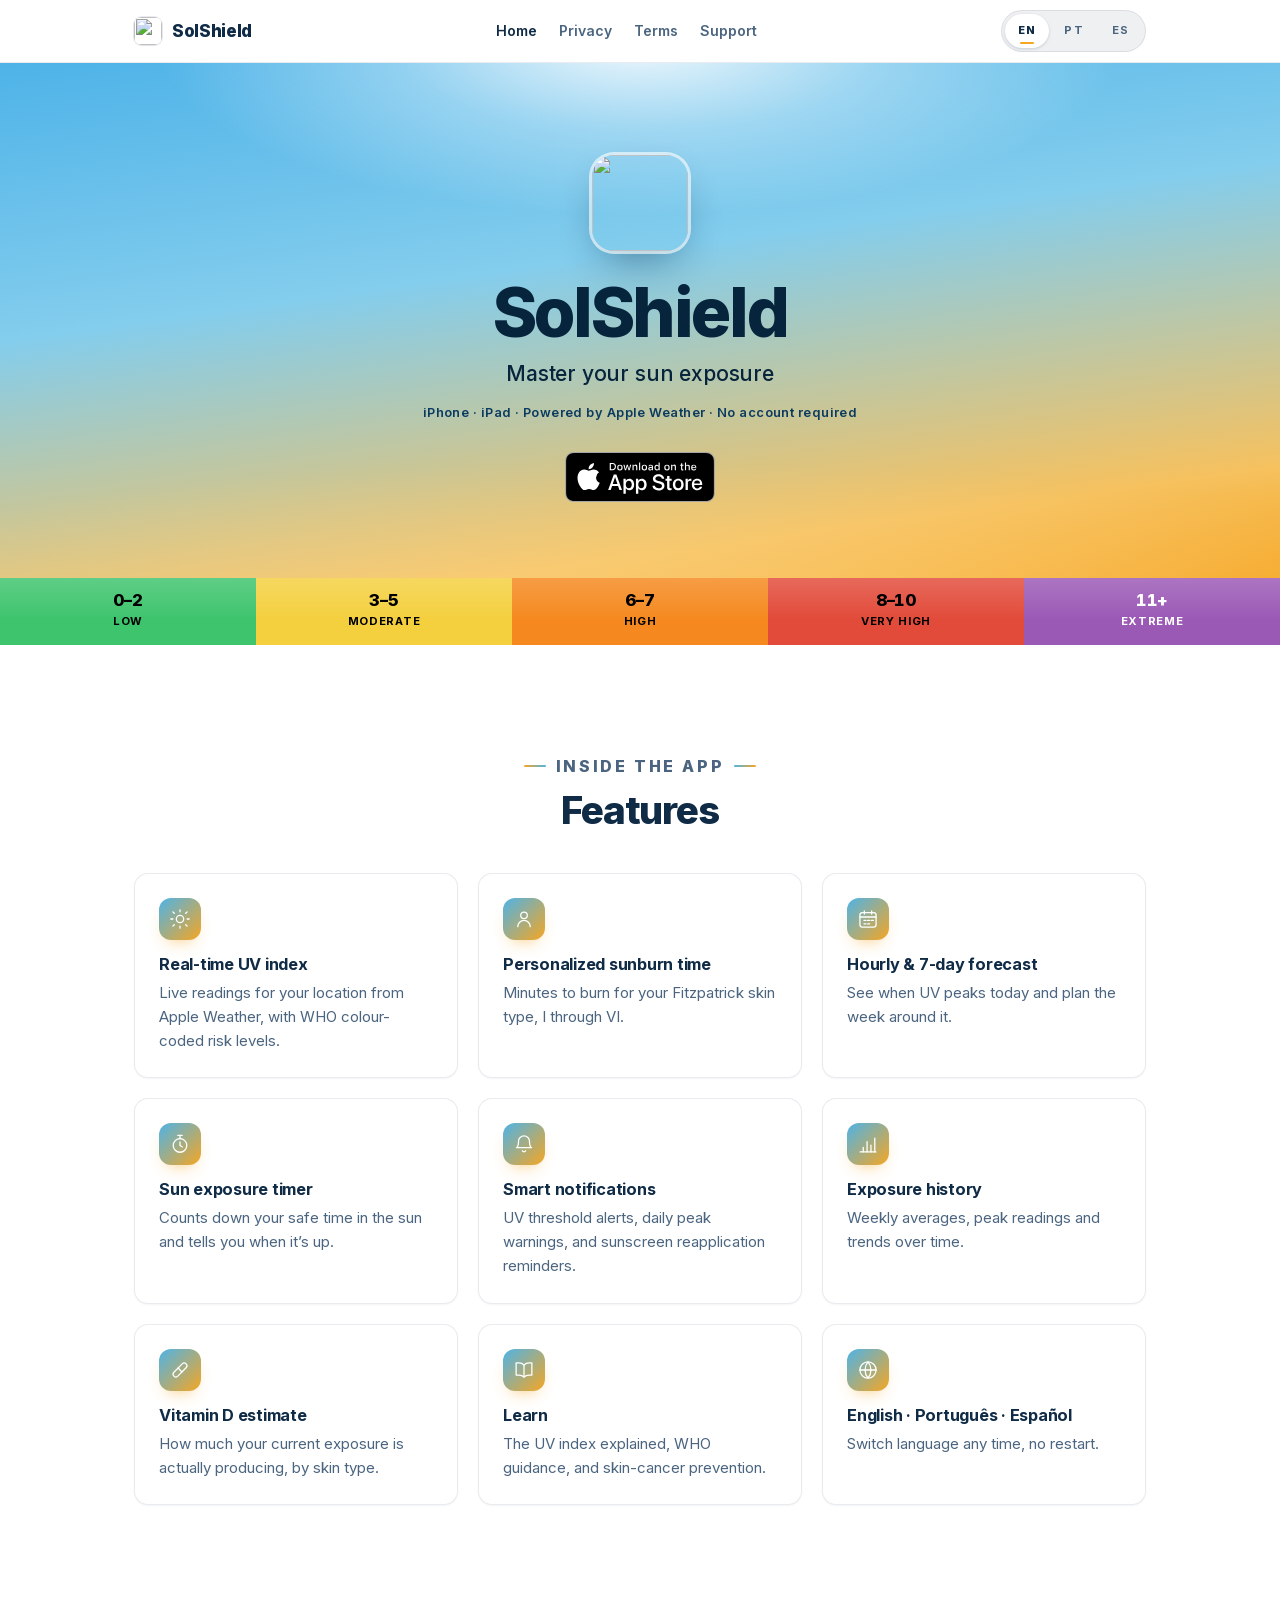
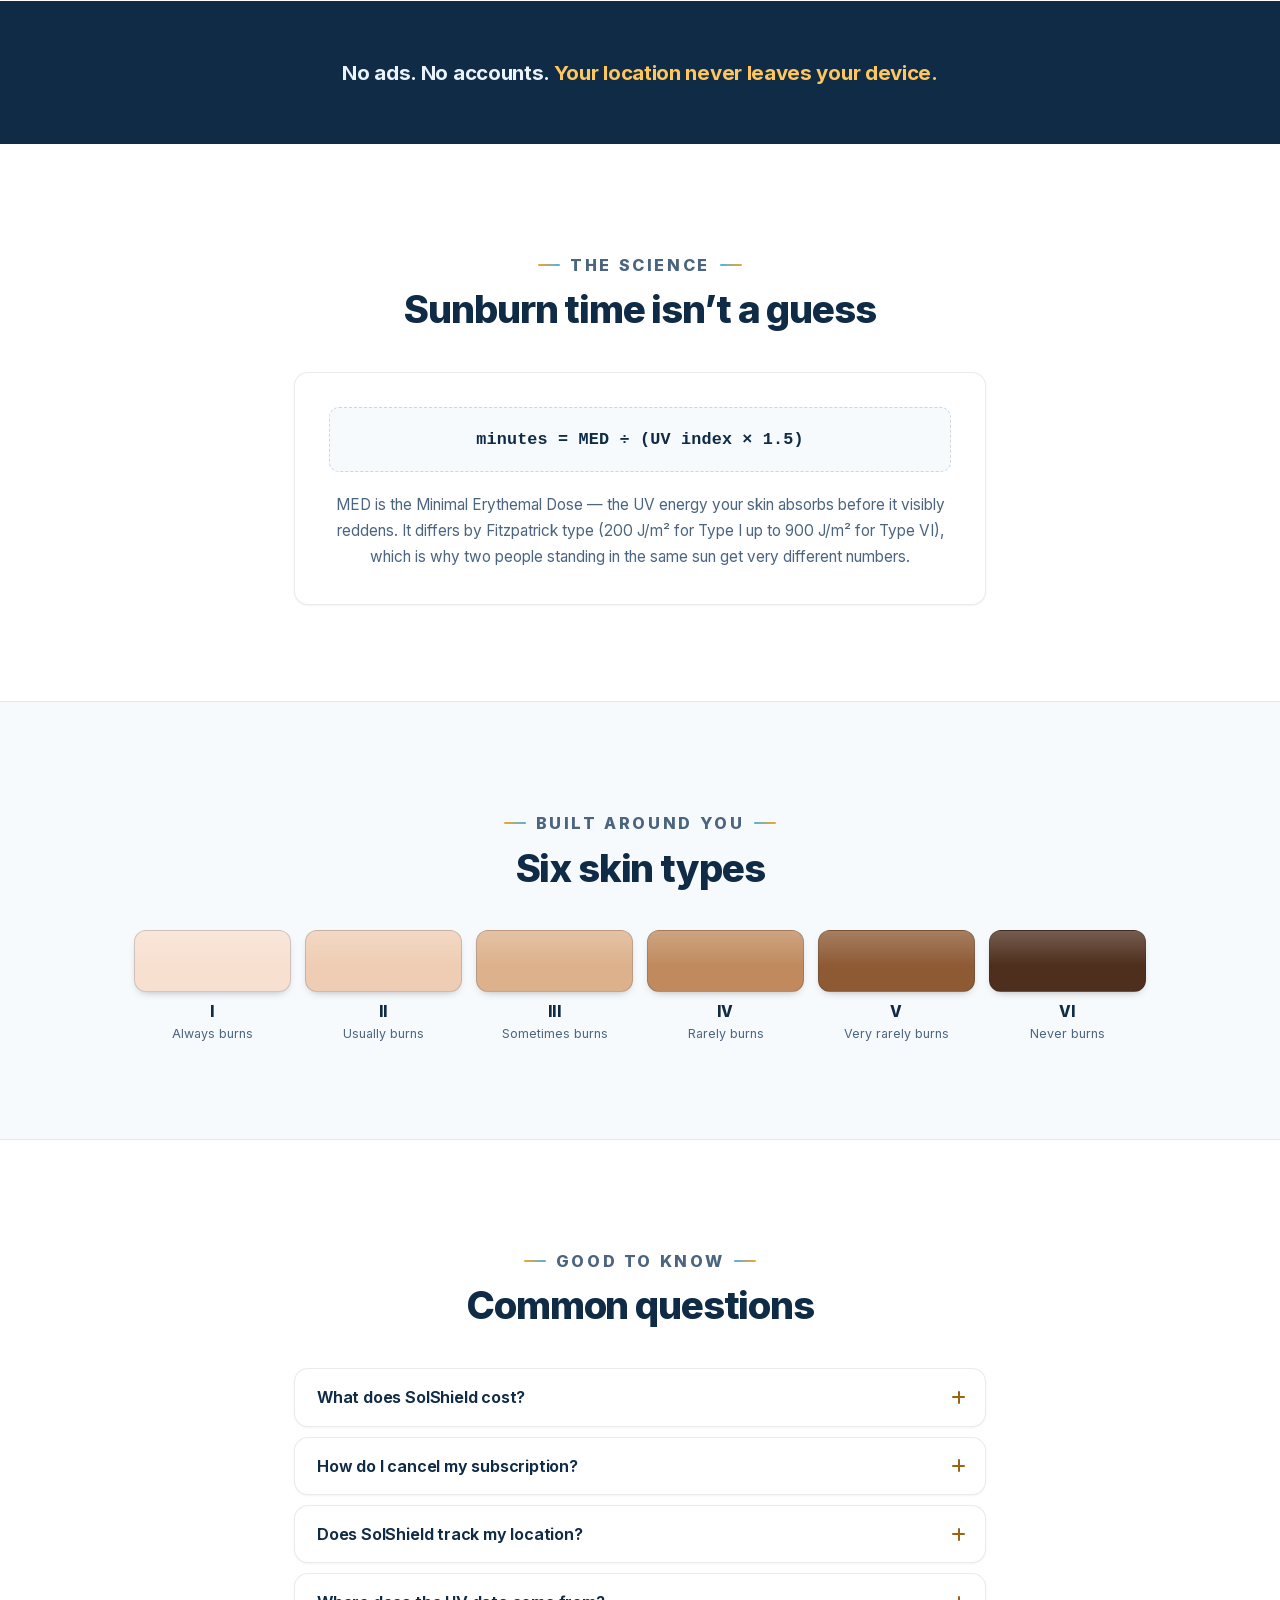
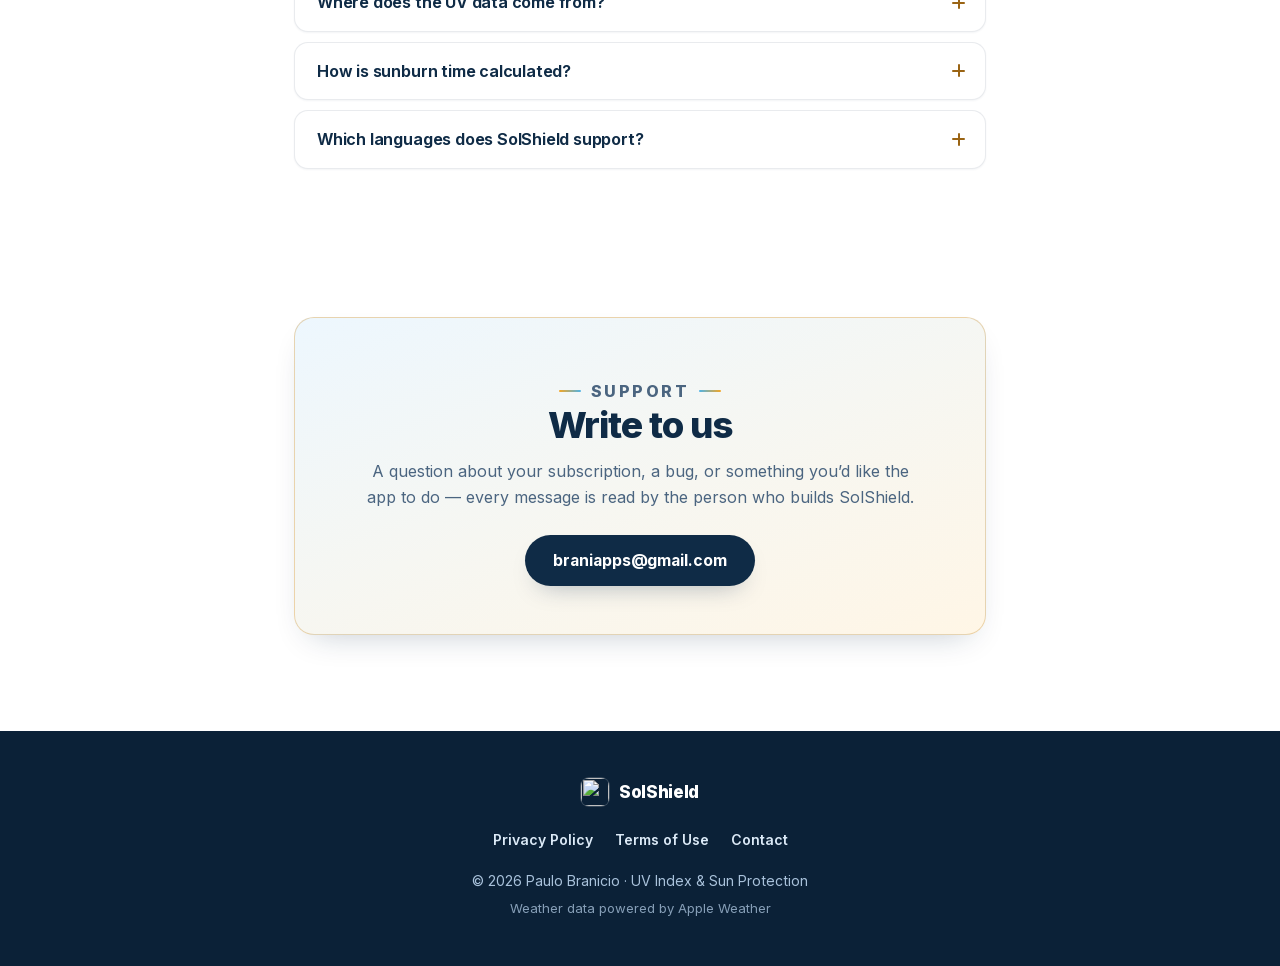
==== index.html @ b6fdd0d5 "Polish the Portuguese and Spanish home-page wording Five fixes from a native-speaker review: "readin" ====
<!DOCTYPE html>
<html lang="en">
<head>
  <meta charset="UTF-8">
  <meta name="viewport" content="width=device-width, initial-scale=1.0">
  <title>SolShield — UV Index &amp; Sun Protection</title>
  <meta name="description" content="Real-time UV index, personalized sunburn time for your skin type, and a 7-day forecast. Powered by Apple Weather. English, Portuguese and Spanish.">
  <link rel="stylesheet" href="styles.css">
  <link rel="icon" href="app-icon.png">
  <script src="site.js" defer></script>
</head>
<body>

<!-- Chrome: lives outside every [data-lang] section, so its text is swapped by
     site.js from the data-i18n-* attributes rather than by duplication. -->
<a class="skip-link" href="#main" data-i18n-en="Skip to content" data-i18n-pt="Ir para o conteúdo" data-i18n-es="Ir al contenido">Skip to content</a>

<header class="nav">
  <div class="wrap">
    <a class="brand" href="index.html"><img class="brand-mark" src="app-icon.png" alt="">SolShield</a>
    <nav class="nav-links" aria-label="Main" data-i18n-aria-en="Main" data-i18n-aria-pt="Principal" data-i18n-aria-es="Principal">
      <a href="index.html" aria-current="page" data-i18n-en="Home" data-i18n-pt="Início" data-i18n-es="Inicio">Home</a>
      <a href="privacy.html" data-i18n-en="Privacy" data-i18n-pt="Privacidade" data-i18n-es="Privacidad">Privacy</a>
      <a href="terms.html" data-i18n-en="Terms" data-i18n-pt="Termos" data-i18n-es="Términos">Terms</a>
      <a href="mailto:braniapps@gmail.com" data-i18n-en="Support" data-i18n-pt="Suporte" data-i18n-es="Soporte">Support</a>
    </nav>
    <!-- site.js stamps aria-selected/aria-controls/tabindex on these at load.
         The three tab labels stay untranslated: a language's own endonym is
         correct in every locale, and translating them would make the switcher
         harder to use, not easier. -->
    <div class="langtabs" role="tablist" aria-label="Language" data-i18n-aria-en="Language" data-i18n-aria-pt="Idioma" data-i18n-aria-es="Idioma">
      <button type="button" role="tab" class="langtab" data-lang-target="en" aria-label="English">EN</button>
      <button type="button" role="tab" class="langtab" data-lang-target="pt" aria-label="Português">PT</button>
      <button type="button" role="tab" class="langtab" data-lang-target="es" aria-label="Español">ES</button>
    </div>
  </div>
</header>

<main id="main">

  <!-- ============================================================ ENGLISH ==
       site.js stamps role="tabpanel", id, and aria-hidden on this element.
       Never hand-author those. Portuguese and Spanish are exact copies of
       this block with data-lang / lang / aria-label and the copy swapped.
  -->
  <section data-lang="en" lang="en" aria-label="English">

    <!-- 1. hero -->
    <header class="hero">
      <div class="wrap">
        <img class="hero-icon" src="app-icon.png" alt="" width="96" height="96" data-rise>
        <h1 id="top" data-rise>SolShield</h1>
        <p class="hero-tagline" data-rise>Master your sun exposure</p>
        <p class="hero-meta" data-rise>iPhone · iPad · Powered by Apple Weather · No account required</p>
        <div class="badges" data-rise>
          <a href="https://apps.apple.com/app/apple-store/id6757956272">
            <img class="as" src="badges/app-store-en-us.svg" alt="Download on the App Store">
          </a>
        </div>
      </div>
    </header>

    <!-- 2. WHO UV scale — five children, in WHO order. Colour is positional;
         data-uv repeats it explicitly so the order is self-documenting. -->
    <div class="uv-ribbon">
      <div data-uv="low"><b>0–2</b><i>Low</i></div>
      <div data-uv="moderate"><b>3–5</b><i>Moderate</i></div>
      <div data-uv="high"><b>6–7</b><i>High</i></div>
      <div data-uv="veryhigh"><b>8–10</b><i>Very High</i></div>
      <div data-uv="extreme"><b>11+</b><i>Extreme</i></div>
    </div>

    <!-- 3. features — exactly nine cards; the copy deck's nine are the nine.
         Do not add a tenth for a Home Screen extension: the app ships no such
         target, so advertising one would be false. Each .ico holds a stroked
         inline <svg>; `.ico svg` in styles.css now paints fill: none and
         stroke: currentColor, so no per-icon inline style is needed to keep
         these line art rather than solid blobs. -->
    <section class="block">
      <div class="wrap">
        <div class="section-head center">
          <p class="kicker">Inside the app</p>
          <h2>Features</h2>
        </div>
        <div class="grid">

          <article class="feature" data-rise>
            <div class="ico"><svg viewBox="0 0 24 24" width="24" height="24" fill="none" stroke="currentColor" stroke-width="1.4" stroke-linecap="round" stroke-linejoin="round" aria-hidden="true"><circle cx="12" cy="12" r="4"/><path d="M12 2v2.2M12 19.8V22M4.2 4.2l1.6 1.6M18.2 18.2l1.6 1.6M2 12h2.2M19.8 12H22M4.2 19.8l1.6-1.6M18.2 5.8l1.6-1.6"/></svg></div>
            <h3>Real-time UV index</h3>
            <p>Live readings for your location from Apple Weather, with WHO colour-coded risk levels.</p>
          </article>

          <article class="feature" data-rise>
            <div class="ico"><svg viewBox="0 0 24 24" width="24" height="24" fill="none" stroke="currentColor" stroke-width="1.4" stroke-linecap="round" stroke-linejoin="round" aria-hidden="true"><circle cx="12" cy="8" r="3.6"/><path d="M5.2 20.4a6.8 6.8 0 0 1 13.6 0"/></svg></div>
            <h3>Personalized sunburn time</h3>
            <p>Minutes to burn for your Fitzpatrick skin type, I through VI.</p>
          </article>

          <article class="feature" data-rise>
            <div class="ico"><svg viewBox="0 0 24 24" width="24" height="24" fill="none" stroke="currentColor" stroke-width="1.4" stroke-linecap="round" stroke-linejoin="round" aria-hidden="true"><rect x="3.2" y="5" width="17.6" height="15.8" rx="2.6"/><path d="M3.2 9.8h17.6M8 3.2v3.4M16 3.2v3.4M7.6 13.6h2.2M11.6 13.6h2.2M15.6 13.6h2.2M7.6 17.2h2.2M11.6 17.2h2.2"/></svg></div>
            <h3>Hourly &amp; 7-day forecast</h3>
            <p>See when UV peaks today and plan the week around it.</p>
          </article>

          <article class="feature" data-rise>
            <div class="ico"><svg viewBox="0 0 24 24" width="24" height="24" fill="none" stroke="currentColor" stroke-width="1.4" stroke-linecap="round" stroke-linejoin="round" aria-hidden="true"><circle cx="12" cy="13.6" r="7.4"/><path d="M12 9.8v3.8l2.6 1.6M9.6 2.6h4.8M12 2.6v3.6"/></svg></div>
            <h3>Sun exposure timer</h3>
            <p>Counts down your safe time in the sun and tells you when it’s up.</p>
          </article>

          <article class="feature" data-rise>
            <div class="ico"><svg viewBox="0 0 24 24" width="24" height="24" fill="none" stroke="currentColor" stroke-width="1.4" stroke-linecap="round" stroke-linejoin="round" aria-hidden="true"><path d="M18 9.2a6 6 0 1 0-12 0c0 5.4-2.2 6.8-2.2 6.8h16.4S18 14.6 18 9.2z"/><path d="M13.8 19.4a2 2 0 0 1-3.6 0"/></svg></div>
            <h3>Smart notifications</h3>
            <p>UV threshold alerts, daily peak warnings, and sunscreen reapplication reminders.</p>
          </article>

          <article class="feature" data-rise>
            <div class="ico"><svg viewBox="0 0 24 24" width="24" height="24" fill="none" stroke="currentColor" stroke-width="1.4" stroke-linecap="round" stroke-linejoin="round" aria-hidden="true"><path d="M3.4 20.6h17.2"/><path d="M6.8 20.6v-4.8M11 20.6V9.4M15.2 20.6v-7.4M19.4 20.6V5.6"/></svg></div>
            <h3>Exposure history</h3>
            <p>Weekly averages, peak readings and trends over time.</p>
          </article>

          <article class="feature" data-rise>
            <div class="ico"><svg viewBox="0 0 24 24" width="24" height="24" fill="none" stroke="currentColor" stroke-width="1.4" stroke-linecap="round" stroke-linejoin="round" aria-hidden="true"><rect x="2.6" y="9" width="18.8" height="6" rx="3" transform="rotate(-45 12 12)"/><path d="M9.9 9.9 14.1 14.1"/></svg></div>
            <h3>Vitamin D estimate</h3>
            <p>How much your current exposure is actually producing, by skin type.</p>
          </article>

          <article class="feature" data-rise>
            <div class="ico"><svg viewBox="0 0 24 24" width="24" height="24" fill="none" stroke="currentColor" stroke-width="1.4" stroke-linecap="round" stroke-linejoin="round" aria-hidden="true"><path d="M12 6.6C10.7 5.1 8.7 4.3 6.2 4.3H3.4v13.2h2.8c2.5 0 4.5.8 5.8 2.2 1.3-1.4 3.3-2.2 5.8-2.2h2.8V4.3h-2.8c-2.5 0-4.5.8-5.8 2.3z"/><path d="M12 6.6v13.1"/></svg></div>
            <h3>Learn</h3>
            <p>The UV index explained, WHO guidance, and skin-cancer prevention.</p>
          </article>

          <article class="feature" data-rise>
            <div class="ico"><svg viewBox="0 0 24 24" width="24" height="24" fill="none" stroke="currentColor" stroke-width="1.4" stroke-linecap="round" stroke-linejoin="round" aria-hidden="true"><circle cx="12" cy="12" r="8.8"/><path d="M3.2 12h17.6"/><path d="M12 3.2a13.6 13.6 0 0 1 0 17.6 13.6 13.6 0 0 1 0-17.6z"/></svg></div>
            <h3>English · Português · Español</h3>
            <p>Switch language any time, no restart.</p>
          </article>

        </div>
      </div>
    </section>

    <!-- 4. the privacy vow. A <div>, not a <section>: it is a one-line banner
         with no heading of its own, and a headingless <section> is what the
         HTML spec (and the Nu validator) tells you not to write. .vow is
         styled entirely by class, so nothing depends on the element. -->
    <div class="vow">
      <div class="wrap">No ads. No accounts. <span class="em">Your location never leaves your device.</span></div>
    </div>

    <!-- 5. the science -->
    <section class="block">
      <div class="wrap narrow">
        <div class="section-head center">
          <p class="kicker">The science</p>
          <h2>Sunburn time isn’t a guess</h2>
        </div>
        <div class="sci">
          <div class="formula">minutes = MED ÷ (UV index × 1.5)</div>
          <p>MED is the Minimal Erythemal Dose — the UV energy your skin absorbs before it visibly reddens. It differs by Fitzpatrick type (200 J/m² for Type I up to 900 J/m² for Type VI), which is why two people standing in the same sun get very different numbers.</p>
        </div>
      </div>
    </section>

    <!-- 6. Fitzpatrick scale — six children, in order I…VI. Tone is positional;
         data-skin repeats it explicitly. -->
    <section class="block alt">
      <div class="wrap">
        <div class="section-head center">
          <p class="kicker">Built around you</p>
          <h2>Six skin types</h2>
        </div>
        <div class="skins">
          <div class="skin"><div class="swatch" data-skin="i"></div><b>I</b><i>Always burns</i></div>
          <div class="skin"><div class="swatch" data-skin="ii"></div><b>II</b><i>Usually burns</i></div>
          <div class="skin"><div class="swatch" data-skin="iii"></div><b>III</b><i>Sometimes burns</i></div>
          <div class="skin"><div class="swatch" data-skin="iv"></div><b>IV</b><i>Rarely burns</i></div>
          <div class="skin"><div class="swatch" data-skin="v"></div><b>V</b><i>Very rarely burns</i></div>
          <div class="skin"><div class="swatch" data-skin="vi"></div><b>VI</b><i>Never burns</i></div>
        </div>
      </div>
    </section>

    <!-- 7. FAQ — six items. 1 and 2 link to terms.html, 3 links to privacy.html. -->
    <section class="block">
      <div class="wrap narrow">
        <div class="section-head center">
          <p class="kicker">Good to know</p>
          <h2>Common questions</h2>
        </div>
        <div class="faq">

          <details>
            <summary>What does SolShield cost?</summary>
            <p>SolShield is a <a href="terms.html">subscription app</a>: <strong>$9.99 per year</strong> or <strong>$0.99 per month</strong> (USD), each with a <strong>7-day free trial</strong>. The subscription unlocks the whole app — real-time UV, forecasts, the exposure timer, notifications, history and the Learn section. If you do not cancel before the trial ends, it converts to a paid subscription automatically.</p>
          </details>

          <details>
            <summary>How do I cancel my subscription?</summary>
            <p>Through Apple, at any time. Open the Settings app on your iPhone or iPad, tap your name, tap <strong>Subscriptions</strong>, find SolShield and tap <strong>Cancel Subscription</strong>. Cancellation takes effect at the end of the current billing period and you keep access until then. <a href="terms.html">Refunds</a> are handled by Apple, not by us.</p>
          </details>

          <details>
            <summary>Does SolShield track my location?</summary>
            <p>No. Your location is used on your device to look up the UV index for where you are, and the coordinates are sent to Apple WeatherKit only to answer that query. There are no accounts, no servers of ours, no analytics SDKs, no advertising SDKs and <a href="privacy.html">no tracking of any kind</a>. Saved locations, UV history and your settings stay on your device.</p>
          </details>

          <details>
            <summary>Where does the UV data come from?</summary>
            <p>Apple Weather, through Apple’s WeatherKit framework. Risk levels follow the WHO Global Solar UV Index bands — Low 0–2, Moderate 3–5, High 6–7, Very High 8–10, Extreme 11+.</p>
          </details>

          <details>
            <summary>How is sunburn time calculated?</summary>
            <p>From the Minimal Erythemal Dose: <strong>minutes = MED ÷ (UV index × 1.5)</strong>. MED is the UV energy your skin absorbs before it visibly reddens, and it differs by Fitzpatrick type — 200 J/m² for Type I up to 900 J/m² for Type VI. For Type II skin at UV 7 that is 250 ÷ 10.5 ≈ 24 minutes. Below UV 3 we show “Low burn risk” instead of a number, following WHO guidance. These are estimates for an average individual, not medical advice.</p>
          </details>

          <details>
            <summary>Which languages does SolShield support?</summary>
            <p>English, Portuguese and Spanish. Switch at any time in the app’s Settings — no restart needed.</p>
          </details>

        </div>
      </div>
    </section>

    <!-- 8. contact -->
    <section class="block">
      <div class="wrap narrow">
        <div class="contact-card">
          <p class="kicker">Support</p>
          <h2>Write to us</h2>
          <p>A question about your subscription, a bug, or something you’d like the app to do — every message is read by the person who builds SolShield.</p>
          <a class="mail" href="mailto:braniapps@gmail.com">braniapps@gmail.com</a>
        </div>
      </div>
    </section>

    <!-- 9. footer — inside the language section so it translates with it. -->
    <footer class="foot">
      <div class="wrap">
        <a class="brand" href="index.html"><img class="brand-mark" src="app-icon.png" alt="">SolShield</a>
        <nav class="foot-links" aria-label="Footer">
          <a href="privacy.html" data-i18n-en="Privacy Policy" data-i18n-pt="Política de Privacidade" data-i18n-es="Política de Privacidad">Privacy Policy</a>
          <a href="terms.html" data-i18n-en="Terms of Use" data-i18n-pt="Termos de Uso" data-i18n-es="Términos de Uso">Terms of Use</a>
          <a href="mailto:braniapps@gmail.com" data-i18n-en="Contact" data-i18n-pt="Contato" data-i18n-es="Contacto">Contact</a>
        </nav>
        <p class="cr">© 2026 Paulo Branicio · UV Index &amp; Sun Protection</p>
        <p class="attr">Weather data powered by Apple Weather</p>
      </div>
    </footer>

  </section>

  <!-- ======================================================== /ENGLISH ==
       The two sections below are structural clones of the block above:
       same elements, classes, data-rise flags and inline SVGs, with only the
       copy, the App Store badge and the section's own data-lang / id / lang /
       aria-label changed. The rationale comments are not repeated — read them
       once, in English. parity.py enforces the equivalence.

       id="portugues" and id="espanol" are the only hand-authored ids on the
       page: they are the deep-link anchors site.js maps to a language, and it
       honours an existing id (`if (!s.id)`). role="tabpanel", aria-controls
       and aria-hidden are still stamped at runtime and must not appear here.
       id="top" stays on the English <h1> alone — ids must be unique.
  -->

  <section data-lang="pt" id="portugues" lang="pt-BR" aria-label="Português">

    <!-- 1. hero -->
    <header class="hero">
      <div class="wrap">
        <img class="hero-icon" src="app-icon.png" alt="" width="96" height="96" data-rise>
        <h1 data-rise>SolShield</h1>
        <p class="hero-tagline" data-rise>Domine sua exposição solar</p>
        <p class="hero-meta" data-rise>iPhone · iPad · Desenvolvido com Apple Weather · Sem necessidade de conta</p>
        <div class="badges" data-rise>
          <a href="https://apps.apple.com/app/apple-store/id6757956272">
            <img class="as" src="badges/app-store-pt-br.svg" alt="Baixar na App Store">
          </a>
        </div>
      </div>
    </header>

    <!-- 2. WHO UV scale -->
    <div class="uv-ribbon">
      <div data-uv="low"><b>0–2</b><i>Baixo</i></div>
      <div data-uv="moderate"><b>3–5</b><i>Moderado</i></div>
      <div data-uv="high"><b>6–7</b><i>Alto</i></div>
      <div data-uv="veryhigh"><b>8–10</b><i>Muito Alto</i></div>
      <div data-uv="extreme"><b>11+</b><i>Extremo</i></div>
    </div>

    <!-- 3. features -->
    <section class="block">
      <div class="wrap">
        <div class="section-head center">
          <p class="kicker">Dentro do aplicativo</p>
          <h2>Recursos</h2>
        </div>
        <div class="grid">

          <article class="feature" data-rise>
            <div class="ico"><svg viewBox="0 0 24 24" width="24" height="24" fill="none" stroke="currentColor" stroke-width="1.4" stroke-linecap="round" stroke-linejoin="round" aria-hidden="true"><circle cx="12" cy="12" r="4"/><path d="M12 2v2.2M12 19.8V22M4.2 4.2l1.6 1.6M18.2 18.2l1.6 1.6M2 12h2.2M19.8 12H22M4.2 19.8l1.6-1.6M18.2 5.8l1.6-1.6"/></svg></div>
            <h3>Índice UV em tempo real</h3>
            <p>Leituras em tempo real para a sua localização, fornecidas pelo Apple Weather, com níveis de risco codificados por cores da OMS.</p>
          </article>

          <article class="feature" data-rise>
            <div class="ico"><svg viewBox="0 0 24 24" width="24" height="24" fill="none" stroke="currentColor" stroke-width="1.4" stroke-linecap="round" stroke-linejoin="round" aria-hidden="true"><circle cx="12" cy="8" r="3.6"/><path d="M5.2 20.4a6.8 6.8 0 0 1 13.6 0"/></svg></div>
            <h3>Tempo de queimadura personalizado</h3>
            <p>Minutos até a queimadura para o seu tipo de pele Fitzpatrick, do I ao VI.</p>
          </article>

          <article class="feature" data-rise>
            <div class="ico"><svg viewBox="0 0 24 24" width="24" height="24" fill="none" stroke="currentColor" stroke-width="1.4" stroke-linecap="round" stroke-linejoin="round" aria-hidden="true"><rect x="3.2" y="5" width="17.6" height="15.8" rx="2.6"/><path d="M3.2 9.8h17.6M8 3.2v3.4M16 3.2v3.4M7.6 13.6h2.2M11.6 13.6h2.2M15.6 13.6h2.2M7.6 17.2h2.2M11.6 17.2h2.2"/></svg></div>
            <h3>Previsão horária e de 7 dias</h3>
            <p>Veja quando o UV atinge o pico hoje e planeje a semana em torno disso.</p>
          </article>

          <article class="feature" data-rise>
            <div class="ico"><svg viewBox="0 0 24 24" width="24" height="24" fill="none" stroke="currentColor" stroke-width="1.4" stroke-linecap="round" stroke-linejoin="round" aria-hidden="true"><circle cx="12" cy="13.6" r="7.4"/><path d="M12 9.8v3.8l2.6 1.6M9.6 2.6h4.8M12 2.6v3.6"/></svg></div>
            <h3>Cronômetro de exposição solar</h3>
            <p>Faz a contagem regressiva do seu tempo seguro ao sol e avisa quando ele acaba.</p>
          </article>

          <article class="feature" data-rise>
            <div class="ico"><svg viewBox="0 0 24 24" width="24" height="24" fill="none" stroke="currentColor" stroke-width="1.4" stroke-linecap="round" stroke-linejoin="round" aria-hidden="true"><path d="M18 9.2a6 6 0 1 0-12 0c0 5.4-2.2 6.8-2.2 6.8h16.4S18 14.6 18 9.2z"/><path d="M13.8 19.4a2 2 0 0 1-3.6 0"/></svg></div>
            <h3>Notificações inteligentes</h3>
            <p>Alertas de limite de UV, avisos de pico diário e lembretes para reaplicar o protetor solar.</p>
          </article>

          <article class="feature" data-rise>
            <div class="ico"><svg viewBox="0 0 24 24" width="24" height="24" fill="none" stroke="currentColor" stroke-width="1.4" stroke-linecap="round" stroke-linejoin="round" aria-hidden="true"><path d="M3.4 20.6h17.2"/><path d="M6.8 20.6v-4.8M11 20.6V9.4M15.2 20.6v-7.4M19.4 20.6V5.6"/></svg></div>
            <h3>Histórico de exposição</h3>
            <p>Médias semanais, leituras de pico e tendências ao longo do tempo.</p>
          </article>

          <article class="feature" data-rise>
            <div class="ico"><svg viewBox="0 0 24 24" width="24" height="24" fill="none" stroke="currentColor" stroke-width="1.4" stroke-linecap="round" stroke-linejoin="round" aria-hidden="true"><rect x="2.6" y="9" width="18.8" height="6" rx="3" transform="rotate(-45 12 12)"/><path d="M9.9 9.9 14.1 14.1"/></svg></div>
            <h3>Estimativa de Vitamina D</h3>
            <p>Quanto a sua exposição atual está realmente produzindo, por tipo de pele.</p>
          </article>

          <article class="feature" data-rise>
            <div class="ico"><svg viewBox="0 0 24 24" width="24" height="24" fill="none" stroke="currentColor" stroke-width="1.4" stroke-linecap="round" stroke-linejoin="round" aria-hidden="true"><path d="M12 6.6C10.7 5.1 8.7 4.3 6.2 4.3H3.4v13.2h2.8c2.5 0 4.5.8 5.8 2.2 1.3-1.4 3.3-2.2 5.8-2.2h2.8V4.3h-2.8c-2.5 0-4.5.8-5.8 2.3z"/><path d="M12 6.6v13.1"/></svg></div>
            <h3>Aprender</h3>
            <p>O índice UV explicado, orientações da OMS e prevenção do câncer de pele.</p>
          </article>

          <article class="feature" data-rise>
            <div class="ico"><svg viewBox="0 0 24 24" width="24" height="24" fill="none" stroke="currentColor" stroke-width="1.4" stroke-linecap="round" stroke-linejoin="round" aria-hidden="true"><circle cx="12" cy="12" r="8.8"/><path d="M3.2 12h17.6"/><path d="M12 3.2a13.6 13.6 0 0 1 0 17.6 13.6 13.6 0 0 1 0-17.6z"/></svg></div>
            <h3>English · Português · Español</h3>
            <p>Troque de idioma quando quiser, sem reiniciar.</p>
          </article>

        </div>
      </div>
    </section>

    <!-- 4. the privacy vow -->
    <div class="vow">
      <div class="wrap">Sem anúncios. Sem contas. <span class="em">Sua localização nunca sai do seu dispositivo.</span></div>
    </div>

    <!-- 5. the science -->
    <section class="block">
      <div class="wrap narrow">
        <div class="section-head center">
          <p class="kicker">A ciência</p>
          <h2>O tempo de queimadura não é um palpite</h2>
        </div>
        <div class="sci">
          <div class="formula">minutos = DEM ÷ (índice UV × 1,5)</div>
          <p>A DEM é a Dose Eritematosa Mínima — a energia UV que a sua pele absorve antes de avermelhar visivelmente. Ela varia conforme o tipo Fitzpatrick (200 J/m² para o Tipo I até 900 J/m² para o Tipo VI), e é por isso que duas pessoas sob o mesmo sol obtêm números muito diferentes.</p>
        </div>
      </div>
    </section>

    <!-- 6. Fitzpatrick scale -->
    <section class="block alt">
      <div class="wrap">
        <div class="section-head center">
          <p class="kicker">Feito para você</p>
          <h2>Seis tipos de pele</h2>
        </div>
        <div class="skins">
          <div class="skin"><div class="swatch" data-skin="i"></div><b>I</b><i>Sempre queima</i></div>
          <div class="skin"><div class="swatch" data-skin="ii"></div><b>II</b><i>Geralmente queima</i></div>
          <div class="skin"><div class="swatch" data-skin="iii"></div><b>III</b><i>Às vezes queima</i></div>
          <div class="skin"><div class="swatch" data-skin="iv"></div><b>IV</b><i>Raramente queima</i></div>
          <div class="skin"><div class="swatch" data-skin="v"></div><b>V</b><i>Muito raramente queima</i></div>
          <div class="skin"><div class="swatch" data-skin="vi"></div><b>VI</b><i>Nunca queima</i></div>
        </div>
      </div>
    </section>

    <!-- 7. FAQ -->
    <section class="block">
      <div class="wrap narrow">
        <div class="section-head center">
          <p class="kicker">Bom saber</p>
          <h2>Perguntas frequentes</h2>
        </div>
        <div class="faq">

          <details>
            <summary>Quanto custa o SolShield?</summary>
            <p>O SolShield é um <a href="terms.html">aplicativo por assinatura</a>: <strong>$9.99 por ano</strong> ou <strong>$0.99 por mês</strong> (USD), cada plano com <strong>7 dias de teste gratuito</strong>. A assinatura libera o aplicativo inteiro — UV em tempo real, previsões, o cronômetro de exposição, notificações, histórico e a seção Aprender. Se você não cancelar antes do fim do teste, ele se converte automaticamente em uma assinatura paga.</p>
          </details>

          <details>
            <summary>Como cancelo minha assinatura?</summary>
            <p>Pela Apple, a qualquer momento. Abra o aplicativo Ajustes no seu iPhone ou iPad, toque no seu nome, toque em <strong>Assinaturas</strong>, encontre o SolShield e toque em <strong>Cancelar Assinatura</strong>. O cancelamento entra em vigor no fim do período de cobrança atual e você mantém o acesso até lá. Os <a href="terms.html">reembolsos</a> são tratados pela Apple, não por nós.</p>
          </details>

          <details>
            <summary>O SolShield rastreia minha localização?</summary>
            <p>Não. Sua localização é usada no seu dispositivo para consultar o índice UV de onde você está, e as coordenadas são enviadas ao Apple WeatherKit apenas para responder a essa consulta. Não há contas, não há servidores nossos, não há SDKs de análise, não há SDKs de publicidade e <a href="privacy.html">não há rastreamento de nenhum tipo</a>. Locais salvos, histórico de UV e seus ajustes permanecem no seu dispositivo.</p>
          </details>

          <details>
            <summary>De onde vêm os dados de UV?</summary>
            <p>Do Apple Weather, através do framework WeatherKit da Apple. Os níveis de risco seguem as faixas do Índice UV Solar Global da OMS — Baixo 0–2, Moderado 3–5, Alto 6–7, Muito Alto 8–10, Extremo 11+.</p>
          </details>

          <details>
            <summary>Como o tempo de queimadura é calculado?</summary>
            <p>A partir da Dose Eritematosa Mínima: <strong>minutos = DEM ÷ (índice UV × 1,5)</strong>. A DEM é a energia UV que a sua pele absorve antes de avermelhar visivelmente, e varia conforme o tipo Fitzpatrick — 200 J/m² para o Tipo I até 900 J/m² para o Tipo VI. Para pele do Tipo II com UV 7, isso dá 250 ÷ 10,5 ≈ 24 minutos. Abaixo de UV 3 mostramos “Baixo risco de queimadura” em vez de um número, seguindo a orientação da OMS. São estimativas para um indivíduo médio, não aconselhamento médico.</p>
          </details>

          <details>
            <summary>Quais idiomas o SolShield oferece?</summary>
            <p>Inglês, português e espanhol. Troque a qualquer momento nos Ajustes do aplicativo — sem precisar reiniciar.</p>
          </details>

        </div>
      </div>
    </section>

    <!-- 8. contact -->
    <section class="block">
      <div class="wrap narrow">
        <div class="contact-card">
          <p class="kicker">Suporte</p>
          <h2>Escreva para nós</h2>
          <p>Uma dúvida sobre sua assinatura, um erro, ou algo que você gostaria que o aplicativo fizesse — cada mensagem é lida pela pessoa que desenvolve o SolShield.</p>
          <a class="mail" href="mailto:braniapps@gmail.com">braniapps@gmail.com</a>
        </div>
      </div>
    </section>

    <!-- 9. footer -->
    <footer class="foot">
      <div class="wrap">
        <a class="brand" href="index.html"><img class="brand-mark" src="app-icon.png" alt="">SolShield</a>
        <nav class="foot-links" aria-label="Rodapé">
          <a href="privacy.html" data-i18n-en="Privacy Policy" data-i18n-pt="Política de Privacidade" data-i18n-es="Política de Privacidad">Política de Privacidade</a>
          <a href="terms.html" data-i18n-en="Terms of Use" data-i18n-pt="Termos de Uso" data-i18n-es="Términos de Uso">Termos de Uso</a>
          <a href="mailto:braniapps@gmail.com" data-i18n-en="Contact" data-i18n-pt="Contato" data-i18n-es="Contacto">Contato</a>
        </nav>
        <p class="cr">© 2026 Paulo Branicio · Índice UV e Proteção Solar</p>
        <p class="attr">Dados meteorológicos desenvolvidos com Apple Weather</p>
      </div>
    </footer>

  </section>

  <section data-lang="es" id="espanol" lang="es-ES" aria-label="Español">

    <!-- 1. hero -->
    <header class="hero">
      <div class="wrap">
        <img class="hero-icon" src="app-icon.png" alt="" width="96" height="96" data-rise>
        <h1 data-rise>SolShield</h1>
        <p class="hero-tagline" data-rise>Domine su exposición solar</p>
        <p class="hero-meta" data-rise>iPhone · iPad · Desarrollado con Apple Weather · Sin necesidad de cuenta</p>
        <div class="badges" data-rise>
          <a href="https://apps.apple.com/app/apple-store/id6757956272">
            <img class="as" src="badges/app-store-es-es.svg" alt="Consíguelo en el App Store">
          </a>
        </div>
      </div>
    </header>

    <!-- 2. WHO UV scale -->
    <div class="uv-ribbon">
      <div data-uv="low"><b>0–2</b><i>Bajo</i></div>
      <div data-uv="moderate"><b>3–5</b><i>Moderado</i></div>
      <div data-uv="high"><b>6–7</b><i>Alto</i></div>
      <div data-uv="veryhigh"><b>8–10</b><i>Muy Alto</i></div>
      <div data-uv="extreme"><b>11+</b><i>Extremo</i></div>
    </div>

    <!-- 3. features -->
    <section class="block">
      <div class="wrap">
        <div class="section-head center">
          <p class="kicker">Dentro de la aplicación</p>
          <h2>Funciones</h2>
        </div>
        <div class="grid">

          <article class="feature" data-rise>
            <div class="ico"><svg viewBox="0 0 24 24" width="24" height="24" fill="none" stroke="currentColor" stroke-width="1.4" stroke-linecap="round" stroke-linejoin="round" aria-hidden="true"><circle cx="12" cy="12" r="4"/><path d="M12 2v2.2M12 19.8V22M4.2 4.2l1.6 1.6M18.2 18.2l1.6 1.6M2 12h2.2M19.8 12H22M4.2 19.8l1.6-1.6M18.2 5.8l1.6-1.6"/></svg></div>
            <h3>Índice UV en tiempo real</h3>
            <p>Lecturas en tiempo real para su ubicación, procedentes de Apple Weather, con niveles de riesgo codificados por colores de la OMS.</p>
          </article>

          <article class="feature" data-rise>
            <div class="ico"><svg viewBox="0 0 24 24" width="24" height="24" fill="none" stroke="currentColor" stroke-width="1.4" stroke-linecap="round" stroke-linejoin="round" aria-hidden="true"><circle cx="12" cy="8" r="3.6"/><path d="M5.2 20.4a6.8 6.8 0 0 1 13.6 0"/></svg></div>
            <h3>Tiempo de quemadura personalizado</h3>
            <p>Minutos hasta la quemadura para su tipo de piel Fitzpatrick, del I al VI.</p>
          </article>

          <article class="feature" data-rise>
            <div class="ico"><svg viewBox="0 0 24 24" width="24" height="24" fill="none" stroke="currentColor" stroke-width="1.4" stroke-linecap="round" stroke-linejoin="round" aria-hidden="true"><rect x="3.2" y="5" width="17.6" height="15.8" rx="2.6"/><path d="M3.2 9.8h17.6M8 3.2v3.4M16 3.2v3.4M7.6 13.6h2.2M11.6 13.6h2.2M15.6 13.6h2.2M7.6 17.2h2.2M11.6 17.2h2.2"/></svg></div>
            <h3>Pronóstico por hora y de 7 días</h3>
            <p>Vea cuándo el índice UV alcanza su pico hoy y planifique la semana en torno a ello.</p>
          </article>

          <article class="feature" data-rise>
            <div class="ico"><svg viewBox="0 0 24 24" width="24" height="24" fill="none" stroke="currentColor" stroke-width="1.4" stroke-linecap="round" stroke-linejoin="round" aria-hidden="true"><circle cx="12" cy="13.6" r="7.4"/><path d="M12 9.8v3.8l2.6 1.6M9.6 2.6h4.8M12 2.6v3.6"/></svg></div>
            <h3>Temporizador de exposición solar</h3>
            <p>Va descontando su tiempo seguro al sol y le avisa cuando se acaba.</p>
          </article>

          <article class="feature" data-rise>
            <div class="ico"><svg viewBox="0 0 24 24" width="24" height="24" fill="none" stroke="currentColor" stroke-width="1.4" stroke-linecap="round" stroke-linejoin="round" aria-hidden="true"><path d="M18 9.2a6 6 0 1 0-12 0c0 5.4-2.2 6.8-2.2 6.8h16.4S18 14.6 18 9.2z"/><path d="M13.8 19.4a2 2 0 0 1-3.6 0"/></svg></div>
            <h3>Notificaciones inteligentes</h3>
            <p>Alertas de umbral de UV, avisos de pico diario y recordatorios para volver a aplicar el protector solar.</p>
          </article>

          <article class="feature" data-rise>
            <div class="ico"><svg viewBox="0 0 24 24" width="24" height="24" fill="none" stroke="currentColor" stroke-width="1.4" stroke-linecap="round" stroke-linejoin="round" aria-hidden="true"><path d="M3.4 20.6h17.2"/><path d="M6.8 20.6v-4.8M11 20.6V9.4M15.2 20.6v-7.4M19.4 20.6V5.6"/></svg></div>
            <h3>Historial de exposición</h3>
            <p>Promedios semanales, lecturas máximas y tendencias a lo largo del tiempo.</p>
          </article>

          <article class="feature" data-rise>
            <div class="ico"><svg viewBox="0 0 24 24" width="24" height="24" fill="none" stroke="currentColor" stroke-width="1.4" stroke-linecap="round" stroke-linejoin="round" aria-hidden="true"><rect x="2.6" y="9" width="18.8" height="6" rx="3" transform="rotate(-45 12 12)"/><path d="M9.9 9.9 14.1 14.1"/></svg></div>
            <h3>Estimación de Vitamina D</h3>
            <p>Cuánto está produciendo realmente su exposición actual, según el tipo de piel.</p>
          </article>

          <article class="feature" data-rise>
            <div class="ico"><svg viewBox="0 0 24 24" width="24" height="24" fill="none" stroke="currentColor" stroke-width="1.4" stroke-linecap="round" stroke-linejoin="round" aria-hidden="true"><path d="M12 6.6C10.7 5.1 8.7 4.3 6.2 4.3H3.4v13.2h2.8c2.5 0 4.5.8 5.8 2.2 1.3-1.4 3.3-2.2 5.8-2.2h2.8V4.3h-2.8c-2.5 0-4.5.8-5.8 2.3z"/><path d="M12 6.6v13.1"/></svg></div>
            <h3>Aprender</h3>
            <p>El índice UV explicado, las recomendaciones de la OMS y la prevención del cáncer de piel.</p>
          </article>

          <article class="feature" data-rise>
            <div class="ico"><svg viewBox="0 0 24 24" width="24" height="24" fill="none" stroke="currentColor" stroke-width="1.4" stroke-linecap="round" stroke-linejoin="round" aria-hidden="true"><circle cx="12" cy="12" r="8.8"/><path d="M3.2 12h17.6"/><path d="M12 3.2a13.6 13.6 0 0 1 0 17.6 13.6 13.6 0 0 1 0-17.6z"/></svg></div>
            <h3>English · Português · Español</h3>
            <p>Cambie de idioma cuando quiera, sin reiniciar.</p>
          </article>

        </div>
      </div>
    </section>

    <!-- 4. the privacy vow -->
    <div class="vow">
      <div class="wrap">Sin anuncios. Sin cuentas. <span class="em">Su ubicación nunca sale de su dispositivo.</span></div>
    </div>

    <!-- 5. the science -->
    <section class="block">
      <div class="wrap narrow">
        <div class="section-head center">
          <p class="kicker">La ciencia</p>
          <h2>El tiempo de quemadura no es una suposición</h2>
        </div>
        <div class="sci">
          <div class="formula">minutos = DEM ÷ (índice UV × 1,5)</div>
          <p>La DEM es la Dosis Eritematosa Mínima — la energía UV que su piel absorbe antes de enrojecer visiblemente. Varía según el tipo Fitzpatrick (200 J/m² para el Tipo I hasta 900 J/m² para el Tipo VI), y por eso dos personas bajo el mismo sol obtienen cifras muy diferentes.</p>
        </div>
      </div>
    </section>

    <!-- 6. Fitzpatrick scale -->
    <section class="block alt">
      <div class="wrap">
        <div class="section-head center">
          <p class="kicker">Hecho para usted</p>
          <h2>Seis tipos de piel</h2>
        </div>
        <div class="skins">
          <div class="skin"><div class="swatch" data-skin="i"></div><b>I</b><i>Siempre se quema</i></div>
          <div class="skin"><div class="swatch" data-skin="ii"></div><b>II</b><i>Generalmente se quema</i></div>
          <div class="skin"><div class="swatch" data-skin="iii"></div><b>III</b><i>A veces se quema</i></div>
          <div class="skin"><div class="swatch" data-skin="iv"></div><b>IV</b><i>Raramente se quema</i></div>
          <div class="skin"><div class="swatch" data-skin="v"></div><b>V</b><i>Muy raramente se quema</i></div>
          <div class="skin"><div class="swatch" data-skin="vi"></div><b>VI</b><i>Nunca se quema</i></div>
        </div>
      </div>
    </section>

    <!-- 7. FAQ -->
    <section class="block">
      <div class="wrap narrow">
        <div class="section-head center">
          <p class="kicker">Información útil</p>
          <h2>Preguntas frecuentes</h2>
        </div>
        <div class="faq">

          <details>
            <summary>¿Cuánto cuesta SolShield?</summary>
            <p>SolShield es una <a href="terms.html">aplicación por suscripción</a>: <strong>$9.99 al año</strong> o <strong>$0.99 al mes</strong> (USD), cada plan con <strong>7 días de prueba gratuita</strong>. La suscripción desbloquea toda la aplicación — UV en tiempo real, pronósticos, el temporizador de exposición, notificaciones, historial y la sección Aprender. Si no cancela antes de que termine la prueba, se convierte automáticamente en una suscripción de pago.</p>
          </details>

          <details>
            <summary>¿Cómo cancelo mi suscripción?</summary>
            <p>A través de Apple, en cualquier momento. Abra la aplicación Ajustes en su iPhone o iPad, toque su nombre, toque <strong>Suscripciones</strong>, busque SolShield y toque <strong>Cancelar suscripción</strong>. La cancelación surte efecto al final del período de facturación actual y usted mantiene el acceso hasta entonces. Los <a href="terms.html">reembolsos</a> los gestiona Apple, no nosotros.</p>
          </details>

          <details>
            <summary>¿SolShield rastrea mi ubicación?</summary>
            <p>No. Su ubicación se usa en su dispositivo para consultar el índice UV del lugar donde se encuentra, y las coordenadas se envían a Apple WeatherKit solo para responder a esa consulta. No hay cuentas, no hay servidores nuestros, no hay SDKs de análisis, no hay SDKs de publicidad y <a href="privacy.html">no hay seguimiento de ningún tipo</a>. Las ubicaciones guardadas, el historial de UV y sus ajustes permanecen en su dispositivo.</p>
          </details>

          <details>
            <summary>¿De dónde provienen los datos de UV?</summary>
            <p>De Apple Weather, a través del framework WeatherKit de Apple. Los niveles de riesgo siguen las bandas del Índice UV Solar Mundial de la OMS — Bajo 0–2, Moderado 3–5, Alto 6–7, Muy Alto 8–10, Extremo 11+.</p>
          </details>

          <details>
            <summary>¿Cómo se calcula el tiempo de quemadura?</summary>
            <p>A partir de la Dosis Eritematosa Mínima: <strong>minutos = DEM ÷ (índice UV × 1,5)</strong>. La DEM es la energía UV que su piel absorbe antes de enrojecer visiblemente, y varía según el tipo Fitzpatrick — 200 J/m² para el Tipo I hasta 900 J/m² para el Tipo VI. Para una piel de Tipo II con UV 7, eso da 250 ÷ 10,5 ≈ 24 minutos. Por debajo de UV 3 mostramos «Bajo riesgo de quemadura» en lugar de un número, siguiendo las recomendaciones de la OMS. Son estimaciones para una persona promedio, no consejo médico.</p>
          </details>

          <details>
            <summary>¿Qué idiomas admite SolShield?</summary>
            <p>Inglés, portugués y español. Cambie en cualquier momento en los Ajustes de la aplicación — sin necesidad de reiniciar.</p>
          </details>

        </div>
      </div>
    </section>

    <!-- 8. contact -->
    <section class="block">
      <div class="wrap narrow">
        <div class="contact-card">
          <p class="kicker">Soporte</p>
          <h2>Escríbanos</h2>
          <p>Una duda sobre su suscripción, un error, o algo que le gustaría que hiciera la aplicación — cada mensaje lo lee la persona que desarrolla SolShield.</p>
          <a class="mail" href="mailto:braniapps@gmail.com">braniapps@gmail.com</a>
        </div>
      </div>
    </section>

    <!-- 9. footer -->
    <footer class="foot">
      <div class="wrap">
        <a class="brand" href="index.html"><img class="brand-mark" src="app-icon.png" alt="">SolShield</a>
        <nav class="foot-links" aria-label="Pie de página">
          <a href="privacy.html" data-i18n-en="Privacy Policy" data-i18n-pt="Política de Privacidade" data-i18n-es="Política de Privacidad">Política de Privacidad</a>
          <a href="terms.html" data-i18n-en="Terms of Use" data-i18n-pt="Termos de Uso" data-i18n-es="Términos de Uso">Términos de Uso</a>
          <a href="mailto:braniapps@gmail.com" data-i18n-en="Contact" data-i18n-pt="Contato" data-i18n-es="Contacto">Contacto</a>
        </nav>
        <p class="cr">© 2026 Paulo Branicio · Índice UV y Protección Solar</p>
        <p class="attr">Datos meteorológicos desarrollados con Apple Weather</p>
      </div>
    </footer>

  </section>

</main>

</body>
</html>
---- styles.css ----
/* SolShield support site — "Solar Noon"
   ---------------------------------------------------------------------------
   One stylesheet, three pages (index / privacy / terms), zero third-party
   requests. Inter is self-hosted from fonts/; the App Store badges and the app
   icon are the only images.

   THE PALETTE IS DERIVED, NOT INVENTED.
     - The hero band reproduces the app icon's own sweep: sky blue at the top,
       amber at the bottom, with the sun's white bloom over it. A visitor who
       has the app on their phone should recognise the page.
     - The five uv-* values are the WHO risk-band colours the app itself paints
       with (SolShield/Models/UVLevel.swift). They are not decoration; they are
       the same scale the Dashboard shows.
     - The six skin-* values are Fitzpatrick I-VI reference tones.
   None of these may be substituted for a "nicer" hue.

   CONTRAST. Every text/ground pair that uses tokens is machine-checked by
   tools/support-site-verify/contrast.py, which reads the token blocks below
   directly. Pairs that cannot be tokens (dark ink on the hero's fixed gradient)
   are checked there as literals. Measured, non-token pairs are annotated inline
   at the rule that creates them. Never lower a floor to make a colour fit.

   WEIGHT DISCIPLINE. fonts/Inter-latin.woff2 is a variable face with a real
   100-900 wght axis, and the face declaration below unlocks all of it. Display
   type is weight 800. Never ask for a weight outside 100-900 and never set
   font-style: italic on it (there is no italic face; the browser would slant
   the roman). Use the i element for ribbon/skin captions only where this file
   resets font-style to normal.

   LANGUAGES. See the "language visibility" section near the bottom. It is the
   one part of this file where a mistake is an outage rather than a blemish.
*/

/* ------------------------------------------------------------------ fonts */

@font-face {
  font-family: "Inter";
  src: url("fonts/Inter-latin.woff2") format("woff2");
  font-weight: 100 900;
  font-style: normal;
  font-display: swap;
}

/* ----------------------------------------------------------------- tokens */

:root {
  --bg: #FFFFFF;
  --bg-alt: #F6FAFD;
  --ink: #0F2B46;
  --ink-soft: #4B6580;
  --accent: #9A6414;
  --sky: #4EB3E8;
  --sun: #F5A623;
  --line: rgba(12, 40, 70, .09);
  --card: #FFFFFF;
  --hero-ink: #07243D;

  --uv-low: #3EC46D;
  --uv-moderate: #F4D03F;
  --uv-high: #F5891F;
  --uv-veryhigh: #E24B3A;
  --uv-extreme: #9B59B6;

  --wrap: 1080px;
  --radius: 14px;

  /* --- everything below is derived from the eleven values above ---------- */

  --sans: "Inter", -apple-system, BlinkMacSystemFont, "Segoe UI", system-ui, sans-serif;
  --mono: ui-monospace, SFMono-Regular, "SF Mono", Menlo, Consolas, monospace;

  --gutter: clamp(20px, 5vw, 34px);
  --radius-sm: 10px;
  --radius-lg: 20px;
  --ease: cubic-bezier(.2, .7, .3, 1);

  /* A firmer hairline for elements that must read as an edge rather than as a
     whisper (the formula box, the FAQ rows). --line stays as specified. */
  --line-2: rgba(12, 40, 70, .17);
  --tint: rgba(78, 179, 232, .10);

  --shadow-sm: 0 1px 2px rgba(12, 40, 70, .05);
  --shadow-md: 0 14px 34px -18px rgba(12, 40, 70, .30);
  --shadow-lg: 0 26px 58px -26px rgba(12, 40, 70, .38);

  /* Hero. The band is identical in both schemes, so its inks are literal and
     are never flipped. --hero-ink-soft measures 4.94:1 on --sky and 5.73:1 on
     --sun, i.e. it clears AA against both ends of the gradient. */
  --hero-ink-soft: #0B3B60;
  --sun-soft: #FFD27A;
  --sun-deep: #EF8A17;

  /* The vow band and the footer are dark in BOTH schemes, so their inks are
     literal too. Flipping them would put dark text on a dark ground.
     Measured: --band-ink 12.87:1, --band-dim 7.83:1, --band-em 9.27:1 on
     --band; --foot-ink 8.88:1 and --foot-link 13.33:1 on --foot-bg. */
  --band: #0F2B46;
  --band-ink: #EAF3FB;
  --band-dim: #A8C2DA;
  --band-em: #FFC65C;
  --foot-bg: #0B2137;
  --foot-ink: #A9C2DB;
  --foot-link: #DCEAF7;

  /* Contact card: the hero's sky-to-amber sweep, pulled almost to white so a
     dark-ink card can sit on it. --accent measures 4.60:1 / 4.65:1 on the two
     ends and 4.64:1 at the midpoint. */
  --warm-a: #EDF7FE;
  --warm-b: #FFF6E6;

  /* Mail CTA. The approved mockup draws this as a solid navy pill — the
     highest-contrast element on the card — so light mode matches it exactly:
     white on --mail-bg measures 14.44:1. Dark mode keeps the amber-gradient
     treatment instead of inverting to a light pill: navy-on-dark reads as a
     weak CTA there, and --hero-ink on the amber gradient already clears AA
     (7.80:1-11.10:1), so there is no trade between "matches the mockup" and
     "clears contrast" — each scheme gets whichever is actually true for it. */
  --mail-bg: #0F2B46;
  --mail-ink: #FFFFFF;
  --mail-shadow: rgba(12, 40, 70, .38);

  /* The raised chip inside the language tablist. It has to read as LIFTED off
     the tablist groove on both grounds, so it is lighter than --card in dark
     rather than equal to it. */
  --chip: #FFFFFF;

  /* Fitzpatrick I-VI reference tones. Real skin, not brand colour. */
  --skin-i: #F7E0D0;
  --skin-ii: #EFCDB4;
  --skin-iii: #DDB18C;
  --skin-iv: #C08A5E;
  --skin-v: #8D5A34;
  --skin-vi: #4E2E1C;

  /* Focus ring. Stated literally rather than as var(--ink) so a band that
     re-tints its own inks cannot dim the ring; re-declared on every surface
     that changes the ground (hero, vow, footer, ribbon). */
  --ring: #0F2B46;
}

@media (prefers-color-scheme: dark) {
  :root {
    --bg: #080D18;
    --bg-alt: #0B1424;
    --ink: #EAF1FB;
    --ink-soft: #9FB4D2;
    --accent: #FFC65C;
    --line: rgba(255, 255, 255, .09);
    --card: #0E1828;
    --line-2: rgba(255, 255, 255, .18);
    --tint: rgba(255, 198, 92, .10);
    --shadow-sm: 0 1px 2px rgba(0, 0, 0, .5);
    --shadow-md: 0 16px 38px -20px rgba(0, 0, 0, .8);
    --shadow-lg: 0 28px 64px -26px rgba(0, 0, 0, .85);
    --band: #0D2438;
    /* Lifted ABOVE --bg (was #05090F, below it), so the footer is a well
       relative to the page instead of vanishing into a same-depth black.
       Measured 1.08:1 against --bg — subtle by design, since the real edge
       is .foot's border-top; this only fixes the direction. */
    --foot-bg: #0E1726;
    /* Retuned from #0E1D30/#211A0C: a straight RGB blend between those two
       collapsed to S<0.04 (near gray) around the 55-70% mark and swung
       through a desaturated yellow-green there — a visible muddy-olive band
       in the card's lower corner. This pair takes the long way round the
       hue wheel (blue -> violet -> red -> amber) instead of the short way
       (blue -> teal -> green -> amber), so it never dips through green:
       worst-case saturation along the path is .12, and the hue at that
       point is violet/magenta, not olive. */
    --warm-a: #0F1B36;
    --warm-b: #2A1608;
    /* Mail CTA stays amber in dark — see the light-mode comment above. */
    --mail-bg: linear-gradient(135deg, var(--sun-soft), var(--sun));
    --mail-ink: var(--hero-ink);
    --mail-shadow: rgba(239, 138, 23, .95);
    --chip: #1B2B42;
    --ring: #FFC65C;
  }
}

/* ------------------------------------------------------------------ reset */

*, *::before, *::after { margin: 0; padding: 0; box-sizing: border-box; }

html {
  scroll-behavior: smooth;
  -webkit-text-size-adjust: 100%;
}

/* Anchored headings must clear the sticky nav. */
[id] { scroll-margin-top: 96px; }

/* An overflow guard, not a size: the badge's own dimensions are set once, in
   .badges .as, and its aspect ratio is preserved by height:auto there. */
img, svg { display: block; max-width: 100%; }

button { font: inherit; color: inherit; background: none; border: 0; }

/* ------------------------------------------------------------- the ground */

body {
  font-family: var(--sans);
  font-size: 17px;
  line-height: 1.62;
  font-weight: 400;
  color: var(--ink);
  background: var(--bg);
  -webkit-font-smoothing: antialiased;
  -moz-osx-font-smoothing: grayscale;
  text-rendering: optimizeLegibility;
  /* Nothing on this site may push the page sideways, so the guard is per
     container (see .uv-ribbon, .formula, .hero) rather than an overflow rule
     on the root — overflow-x on <html> or <body> propagates to the viewport
     and would either break position:sticky or, with `clip`, force overflow-y
     to `hidden` and stop the page scrolling at all. This is the one global
     part: a URL or an email address in the legal copy wraps instead of
     widening its column. */
  overflow-wrap: break-word;
}

h1, h2, h3, h4 {
  font-weight: 800;
  line-height: 1.14;
  letter-spacing: -.028em;
  text-wrap: balance;
}

::selection { background: var(--sun); color: var(--hero-ink); }

a {
  color: var(--accent);
  text-decoration-thickness: 1px;
  text-underline-offset: .18em;
  transition: color .2s var(--ease);
}
a:hover { color: var(--ink); }

:focus-visible {
  outline: 2px solid var(--ring);
  outline-offset: 3px;
  border-radius: 4px;
}

.skip-link {
  position: absolute;
  left: -9999px;
  top: 0;
}
.skip-link:focus {
  left: 14px;
  top: 14px;
  z-index: 100;
  padding: 11px 18px;
  border-radius: var(--radius-sm);
  background: var(--band);
  color: var(--band-ink);
  font-weight: 600;
  text-decoration: none;
  box-shadow: var(--shadow-lg);
}

.sr-only {
  position: absolute;
  width: 1px; height: 1px;
  overflow: hidden;
  clip: rect(0 0 0 0);
  clip-path: inset(50%);
  white-space: nowrap;
  border: 0;
}

/* ---------------------------------------------------------------- measure */

.wrap {
  width: 100%;
  max-width: var(--wrap);
  margin-inline: auto;
  padding-inline: var(--gutter);
}
.wrap.narrow { max-width: 760px; }

/* The full-bleed bands carry the gutter themselves so their backgrounds run
   edge to edge; a .wrap inside one only has to do the centring. */
.hero, .vow, .foot { padding-inline: var(--gutter); }
.hero > .wrap, .vow > .wrap, .foot > .wrap { padding-inline: 0; }

/* -------------------------------------------------------------------- nav */

.nav {
  position: sticky;
  top: 0;
  z-index: 30;
  background: var(--bg);
  border-bottom: 1px solid var(--line);
}
@supports ((backdrop-filter: blur(12px)) or (-webkit-backdrop-filter: blur(12px))) {
  .nav {
    background: color-mix(in srgb, var(--bg) 82%, transparent);
    -webkit-backdrop-filter: saturate(180%) blur(14px);
    backdrop-filter: saturate(180%) blur(14px);
  }
}
.nav .wrap {
  display: flex;
  align-items: center;
  justify-content: space-between;
  flex-wrap: wrap;
  gap: 14px;
  min-height: 62px;
}

.brand {
  display: inline-flex;
  align-items: center;
  gap: 10px;
  font-size: 1.08rem;
  font-weight: 800;
  letter-spacing: -.02em;
  color: var(--ink);
  text-decoration: none;
  white-space: nowrap;
}
.brand:hover { color: var(--ink); }

.brand-mark {
  width: 28px;
  height: 28px;
  flex: none;
  border-radius: 8px;
  box-shadow: 0 0 0 1px var(--line), var(--shadow-sm);
}

.nav-links {
  display: flex;
  align-items: center;
  gap: 22px;
}
.nav-links a {
  font-size: .88rem;
  font-weight: 600;
  color: var(--ink-soft);
  text-decoration: none;
  white-space: nowrap;
  /* Padding grows the touch target; the equal negative margin gives the space
     back to the layout, so the row stays the height it looks. */
  padding-block: 9px;
  margin-block: -9px;
}
.nav-links a:hover,
.nav-links a[aria-current] { color: var(--ink); }

/* On a phone these links are the only route between Home, Privacy and Terms,
   so they drop to their own full-width row rather than being hidden. order:3
   puts that row below the brand + language tabs, not between them. */
@media (max-width: 760px) {
  .nav .wrap { min-height: 0; padding-block: 9px; row-gap: 8px; }
  .nav-links {
    order: 3;
    width: 100%;
    justify-content: center;
    gap: 18px;
    padding-top: 8px;
    border-top: 1px solid var(--line);
  }
  .nav-links a { font-size: .8rem; }
}

/* --------------------------------------------------------------- langtabs */

/* Contract: .langtabs is the role="tablist"; each control is a button with
   role="tab", data-lang-target and aria-selected (site.js maintains the last
   two). .langtab is accepted as a class alias for the control, so markup may
   use either hook. The selected state carries three cues — fill, weight and an
   underbar — so it never rests on colour alone. */
.langtabs {
  display: inline-flex;
  gap: 2px;
  padding: 3px;
  border-radius: 999px;
  background: var(--bg-alt);                                    /* fallback */
  background: color-mix(in srgb, var(--ink) 7%, transparent);
  border: 1px solid var(--line);
}
.langtabs [role="tab"], .langtabs .langtab {
  position: relative;
  appearance: none;
  -webkit-appearance: none;
  cursor: pointer;
  padding: 7px 13px 8px;
  border-radius: 999px;
  font-size: .7rem;
  font-weight: 700;
  letter-spacing: .1em;
  text-transform: uppercase;
  color: var(--ink-soft);
  text-decoration: none;
  transition: color .22s var(--ease), background-color .22s var(--ease);
}
.langtabs [role="tab"]:hover, .langtabs .langtab:hover {
  color: var(--ink);
  background: var(--tint);
}
.langtabs [role="tab"][aria-selected="true"], .langtabs .langtab[aria-selected="true"] {
  background: var(--chip);
  color: var(--ink);
  font-weight: 800;
  box-shadow: 0 1px 3px rgba(12, 40, 70, .18);
}
/* Non-colour cue: only the selected tab grows an amber underbar. */
.langtabs [role="tab"][aria-selected="true"]::after,
.langtabs .langtab[aria-selected="true"]::after {
  content: "";
  position: absolute;
  left: 50%;
  bottom: 4px;
  transform: translateX(-50%);
  width: 14px;
  height: 2px;
  border-radius: 1px;
  background: var(--sun);
}

@media (max-width: 380px) {
  .brand { font-size: .98rem; }
  .brand-mark { width: 24px; height: 24px; border-radius: 7px; }
  .langtabs [role="tab"], .langtabs .langtab { padding: 6px 10px 7px; letter-spacing: .06em; }
}

/* ------------------------------------------------------------------- hero */

/* The gradient is the brand: it is the app icon's own sky-to-amber sweep and it
   is IDENTICAL in both colour schemes. Do not add a dark-mode variant. All ink
   on it is literal for the same reason. */
.hero {
  position: relative;
  isolation: isolate;
  overflow: hidden;
  text-align: center;
  padding-block: clamp(52px, 9vw, 92px) clamp(44px, 7.5vw, 76px);
  color: var(--hero-ink);
  background: linear-gradient(172deg, var(--sky) 0%, #83CDED 40%, #F6C15E 84%, var(--sun) 100%);
  --ring: #07243D;
}
/* The sun's bloom. Both layers only ever LIGHTEN the ground, so they can never
   erode the contrast the literal inks were measured against. */
.hero::before {
  content: "";
  position: absolute;
  inset: 0;
  z-index: -1;
  pointer-events: none;
  background:
    radial-gradient(54% 48% at 50% -4%,
      rgba(255, 255, 255, .92) 0%, rgba(255, 255, 255, .34) 36%, rgba(255, 255, 255, 0) 70%),
    radial-gradient(130% 62% at 50% 116%,
      rgba(255, 224, 158, .55) 0%, rgba(255, 224, 158, 0) 62%);
}
.hero > * { position: relative; }

.hero-icon {
  width: 96px;
  height: 96px;
  margin: 0 auto clamp(18px, 2.6vw, 26px);
  border-radius: 22px;
  /* The icon's own ground is sky-to-amber too, so without a ring it dissolves
     into the band. The white rim and the drop shadow lift it back off. */
  box-shadow:
    0 0 0 3px rgba(255, 255, 255, .62),
    0 18px 40px -12px rgba(7, 36, 61, .48);
}

.hero h1 {
  font-size: clamp(2.15rem, 8vw, 4.25rem);
  font-weight: 800;
  letter-spacing: -.035em;
  line-height: 1.03;
}

.hero-tagline {
  margin-top: 10px;
  font-size: clamp(1.02rem, 2.6vw, 1.32rem);
  font-weight: 500;
  letter-spacing: -.008em;
  text-wrap: balance;
}

.hero-meta {
  margin-top: 12px;
  font-size: .8rem;
  font-weight: 600;
  letter-spacing: .035em;
  color: var(--hero-ink-soft);
  text-wrap: balance;
}

.badges {
  display: flex;
  flex-wrap: wrap;
  justify-content: center;
  gap: 14px;
  margin-top: clamp(20px, 3vw, 28px);
}
.badges a {
  display: inline-block;
  border-radius: 10px;
  text-decoration: none;
  transition: transform .3s var(--ease), filter .3s var(--ease);
}
.badges a:hover { transform: translateY(-2px); filter: drop-shadow(0 10px 18px rgba(7, 36, 61, .3)); }

/* Apple's guidelines forbid editing the badge artwork, so it is SIZED HERE AND
   NOWHERE ELSE. height:auto keeps the supplied 250x83 aspect ratio exactly. */
.badges .as { width: 150px; height: auto; }

/* -------------------------------------------------------------- uv ribbon */

/* The signature motif: the WHO scale the app paints with, run edge to edge as
   the horizon line under the hero. Five equal children, in order:
   low, moderate, high, very high, extreme. Colour is assigned positionally so
   the markup needs no per-band class; data-uv is an explicit override that is
   declared after the positional rules and therefore always wins. */
.uv-ribbon {
  display: flex;
  box-shadow: inset 0 1px 0 rgba(255, 255, 255, .3);
}
.uv-ribbon > * {
  flex: 1 1 0;
  min-width: 0;
  text-align: center;
  padding: clamp(9px, 1.5vw, 13px) 4px clamp(10px, 1.7vw, 14px);
  /* Pure black, not the mockup's #0d2233: measured against the WHO band
     colours, black clears 4.5:1 AA on all four of low/moderate/high/veryhigh
     (veryhigh is the tightest at 5.30:1), which #0d2233 did not on veryhigh
     (4.10:1). This is also what UVLevel.swift's textColor does in the app
     (.black for every level but .extreme), so the ribbon and the app's UV
     cards agree. */
  color: #000000;
  /* A top highlight so the strip reads as one physical object, not five div. */
  background-image: linear-gradient(180deg, rgba(255, 255, 255, .17), rgba(255, 255, 255, 0) 62%);
}
.uv-ribbon b, .uv-ribbon strong {
  display: block;
  font-size: clamp(.9rem, 2.3vw, 1.05rem);
  font-weight: 800;
  line-height: 1.15;
  letter-spacing: -.01em;
  font-variant-numeric: tabular-nums;
}
.uv-ribbon i, .uv-ribbon em, .uv-ribbon span {
  display: block;
  margin-top: 2px;
  font-style: normal;
  /* Floor restored to .65rem (10.4px) in fix round 2 — Task 3's fix round 2
     deliberately raised it to this exact value with the instruction to let
     the band grow or the caption wrap rather than shrink further; a fix
     round 1 attempt at this file lowered it to .53rem (8.48px) to stop a
     mid-word break, which reversed that ruling and dropped below any usable
     floor (Apple HIG's own floor is 11pt). The narrow-viewport fix now lives
     in the @media rule below instead: it buys back horizontal room (tighter
     cell padding, tighter letter-spacing) rather than shrinking the glyph. */
  font-size: clamp(.65rem, 1.5vw, .7rem);
  font-weight: 700;
  letter-spacing: .06em;
  text-transform: uppercase;
  /* Never dim this with opacity: even with black ink, --uv-veryhigh is the
     tightest of the four black-ink bands (5.30:1) and cannot spare any of
     it — the mockup's opacity:.72 on this caption is intentionally dropped.
     Reflow, not overflow — a long label wraps inside its own cell rather
     than widening the page. */
  /* break-word (the prior implementer's original choice) allows the browser
     to split ANY word at an arbitrary character when the alternative is
     overflow — which is what produced the "MODERA"/"TE" mid-word break this
     round is fixing. normal + hyphens:none means a caption only ever breaks
     at a space (or, for a single word, doesn't break at all); the @media
     rule below is what actually prevents overflow at narrow widths, not
     this property by itself. */
  overflow-wrap: normal;
  word-break: normal;
  hyphens: none;
}

/* Below ~400px, .uv-ribbon's five cells no longer have room for an 8-letter
   single-word caption ("Moderate"/"Moderado") at the standard .65rem +
   .06em tracking without breaking. Buy the room back instead of shrinking
   the glyph further: 3px back from cell padding (1.5px/side) and looser
   uppercase tracking traded for tighter (letter-spacing barely reads at
   this size anyway). Measured: all five EN/PT/ES captions fit their cell
   on one line at 320px under this rule with scrollWidth === clientWidth. */
@media (max-width: 400px) {
  .uv-ribbon > * { padding-inline: 1px; }
  .uv-ribbon i, .uv-ribbon em, .uv-ribbon span {
    font-size: .65rem;
    letter-spacing: .01em;
  }
}

.uv-ribbon > :nth-child(1) { background-color: var(--uv-low); }
.uv-ribbon > :nth-child(2) { background-color: var(--uv-moderate); }
.uv-ribbon > :nth-child(3) { background-color: var(--uv-high); }
.uv-ribbon > :nth-child(4) { background-color: var(--uv-veryhigh); }
.uv-ribbon > :nth-child(5) { background-color: var(--uv-extreme); color: #fff; }

/* Explicit override. Declared last so it beats the positional rules at equal
   specificity, which is what lets markup reorder or subset the scale. */
.uv-ribbon [data-uv="low"] { background-color: var(--uv-low); color: #000000; }
.uv-ribbon [data-uv="moderate"] { background-color: var(--uv-moderate); color: #000000; }
.uv-ribbon [data-uv="high"] { background-color: var(--uv-high); color: #000000; }
.uv-ribbon [data-uv="veryhigh"] { background-color: var(--uv-veryhigh); color: #000000; }
.uv-ribbon [data-uv="extreme"] { background-color: var(--uv-extreme); color: #fff; }

/* --------------------------------------------------------------- sections */

.block { padding-block: clamp(54px, 8.5vw, 96px); }
.block.alt {
  background: var(--bg-alt);
  border-top: 1px solid var(--line);
  border-bottom: 1px solid var(--line);
}
/* Two plain blocks in a row share a ground, so their full paddings stack into
   a gap wider than either section's own rhythm. Trim the second one's top.
   Any block that follows a tinted band keeps its full padding — there the gap
   is doing the work of separating two different surfaces. */
.block:not(.alt) + .block:not(.alt) { padding-top: clamp(30px, 4.5vw, 52px); }

.section-head { margin-bottom: clamp(26px, 4vw, 40px); }
.section-head h2 {
  font-size: clamp(1.6rem, 4vw, 2.4rem);
  letter-spacing: -.03em;
}
.section-head p {
  margin-top: 12px;
  max-width: 62ch;
  color: var(--ink-soft);
  font-size: 1.02rem;
}
.section-head.center { text-align: center; }
.section-head.center p { margin-inline: auto; }

/* The kicker's leading rule is the sky-to-amber sweep again, three pixels of
   it — the smallest place the brand gradient appears on the page. */
.kicker {
  display: flex;
  align-items: center;
  gap: 10px;
  margin-bottom: 10px;
  font-size: .72rem;
  font-weight: 800;
  letter-spacing: .16em;
  text-transform: uppercase;
  color: var(--accent);
}
.kicker::before,
.kicker.center::after,
.center .kicker::after,
.contact-card .kicker::after {
  content: "";
  width: 22px;
  height: 2px;
  flex: none;
  border-radius: 1px;
  background: linear-gradient(90deg, var(--sky), var(--sun));
}
/* Centred kickers get a matching rule on the right, and their left rule is
   mirrored so the pair reads outward from the words. */
.kicker.center,
.center .kicker,
.contact-card .kicker { justify-content: center; }
.kicker.center::before,
.center .kicker::before,
.contact-card .kicker::before { background: linear-gradient(90deg, var(--sun), var(--sky)); }

/* --------------------------------------------------------------- features */

.grid {
  display: grid;
  grid-template-columns: repeat(auto-fit, minmax(240px, 1fr));
  gap: clamp(14px, 1.8vw, 20px);
}
@media (max-width: 560px) {
  .grid { grid-template-columns: 1fr; }
}

.feature {
  padding: clamp(18px, 2.2vw, 24px);
  border: 1px solid var(--line);
  border-radius: var(--radius);
  background: var(--card);
  box-shadow: var(--shadow-sm);
  transition: transform .3s var(--ease), box-shadow .3s var(--ease), border-color .3s var(--ease);
}
.feature:hover, .feature:focus-within {
  transform: translateY(-3px);
  border-color: color-mix(in srgb, var(--sun) 38%, var(--line));
  box-shadow: var(--shadow-md);
}
.feature h3, .feature b, .feature strong {
  display: block;
  margin-bottom: 6px;
  font-size: 1.02rem;
  font-weight: 700;
  letter-spacing: -.015em;
  line-height: 1.3;
}
.feature p {
  color: var(--ink-soft);
  font-size: .94rem;
  line-height: 1.6;
}

.ico {
  display: grid;
  place-items: center;
  width: 42px;
  height: 42px;
  margin-bottom: 14px;
  border-radius: 12px;
  background: linear-gradient(135deg, var(--sky), var(--sun));
  box-shadow: 0 8px 18px -10px rgba(245, 166, 35, .85);
  color: #fff;
  font-size: 1.2rem;
  line-height: 1;
}
/* Every icon in this set is stroked line art authored with fill="none" — a
   solid fill was never the intent, so the rule paints the stroke instead.
   Icons that inherit their stroke color (rather than setting stroke="…"
   inline) still resolve to currentColor via this rule. */
.ico svg { width: 22px; height: 22px; fill: none; stroke: currentColor; }

/* -------------------------------------------------------------------- vow */

/* Dark in BOTH schemes — the privacy promise gets the one quiet band on the
   page. Its inks are the literal --band-* values for that reason. In dark
   mode --band (#0D2438) sits only ~1.23:1 above --bg (#080D18) — nearly
   indistinguishable — so border-top: var(--line) gives it a real edge that
   doesn't depend on the two grounds staying far enough apart. */
.vow {
  /* Padding-block widened (Fix round 1, Task 5): at the old clamp(28px,
     4.5vw, 44px) the band read as a rule between two sections rather than
     the mockup's statement block. No colour/token change, so the dark-mode
     contrast measurements this band was gated on are unaffected. */
  padding-block: clamp(38px, 5.5vw, 56px);
  border-top: 1px solid var(--line);
  text-align: center;
  background: var(--band);
  color: var(--band-ink);
  font-size: clamp(1.02rem, 2.4vw, 1.28rem);
  font-weight: 700;
  letter-spacing: -.015em;
  line-height: 1.45;
  text-wrap: balance;
  --ring: #FFC65C;
}
.vow .em {
  color: var(--band-em);
  font-style: normal;
}

/* ---------------------------------------------------------------- science */

.sci {
  padding: clamp(22px, 3vw, 34px);
  border: 1px solid var(--line);
  border-radius: var(--radius);
  background: var(--card);
  box-shadow: var(--shadow-sm);
  text-align: center;
}
.sci p {
  max-width: 62ch;
  margin-inline: auto;
  color: var(--ink-soft);
  font-size: .96rem;
  line-height: 1.7;
}

/* The one genuinely fixed-width thing on the page: an equation may not be
   broken mid-operator, so it never wraps. Instead the type and the padding
   track the viewport, which is enough to fit "minutes = MED / (UV index x 1.5)"
   unbroken all the way down to 320px. overflow-x is the backstop for a
   translation or a font substitution that outruns that: THIS box scrolls, the
   page never does. */
.formula {
  margin: 0 auto clamp(14px, 2vw, 20px);
  padding: clamp(12px, 2vw, 18px) clamp(10px, 2.4vw, 22px);
  border: 1px dashed var(--line-2);
  border-radius: var(--radius-sm);
  background: var(--bg-alt);
  font-family: var(--mono);
  font-size: clamp(.75rem, 3.4vw, 1.05rem);
  font-weight: 600;
  letter-spacing: .01em;
  color: var(--ink);
  white-space: nowrap;
  overflow-x: auto;
}
/* At the 320px floor the equation is still ~23px wider than the box, so the
   card gives up some of its own side padding rather than let it scroll: the
   page gutter is already holding the text off the screen edge.

   The budget is set by the LONGEST of the three languages, not by English.
   "minutos = DEM ÷ (índice UV × 1,5)" (pt-BR and es-ES) renders 258px at the
   320px floor against English's 252px, so the 12px .sci padding that fit
   English exactly left PT/ES 6px short and silently scrolling. .sci gives up
   4px more; .formula keeps its full 8px so the text never crowds its own
   dashed border. Measured at 320px: box 260px, content 258px — all three
   languages fit unbroken, with 2px to spare. */
@media (max-width: 360px) {
  .sci { padding-inline: 8px; }
  .formula { padding-inline: 8px; }
}

/* ------------------------------------------------------------- skin types */

.skins {
  display: grid;
  grid-template-columns: repeat(6, 1fr);
  gap: clamp(8px, 1.2vw, 14px);
}
/* Six across is unreadable on a phone, so the row reflows to two rows of three
   rather than scrolling sideways. */
@media (max-width: 620px) {
  .skins { grid-template-columns: repeat(3, 1fr); }
}

.skin { text-align: center; min-width: 0; }
.swatch {
  height: clamp(46px, 6.5vw, 62px);
  margin-bottom: 8px;
  border: 1px solid var(--line-2);
  border-radius: 12px;
  /* A soft top light so a flat tone reads as a surface. */
  background-image: linear-gradient(180deg, rgba(255, 255, 255, .22), rgba(255, 255, 255, 0) 58%);
  /* Cheap depth cue (Fix round 1, Task 5): a flat colour bar with no shadow
     was the single biggest reason this band read as inert next to the
     feature-icon tiles, which all carry a shadow of their own. box-shadow
     doesn't touch text contrast, so no gate is affected. */
  box-shadow: 0 4px 10px -5px rgba(0, 0, 0, .35);
}
.skin b, .skin strong {
  display: block;
  font-size: .95rem;
  font-weight: 800;
  letter-spacing: .01em;
}
.skin i, .skin em, .skin span {
  display: block;
  margin-top: 1px;
  font-style: normal;
  font-size: .78rem;
  line-height: 1.35;
  color: var(--ink-soft);
  overflow-wrap: break-word;
}

.skins > :nth-child(1) .swatch { background-color: var(--skin-i); }
.skins > :nth-child(2) .swatch { background-color: var(--skin-ii); }
.skins > :nth-child(3) .swatch { background-color: var(--skin-iii); }
.skins > :nth-child(4) .swatch { background-color: var(--skin-iv); }
.skins > :nth-child(5) .swatch { background-color: var(--skin-v); }
.skins > :nth-child(6) .swatch { background-color: var(--skin-vi); }

/* Explicit override, declared after the positional rules for the same reason
   as the ribbon's — and carrying the .skins ancestor so it matches the
   positional rules' specificity rather than losing to it. */
.skins .swatch[data-skin="i"] { background-color: var(--skin-i); }
.skins .swatch[data-skin="ii"] { background-color: var(--skin-ii); }
.skins .swatch[data-skin="iii"] { background-color: var(--skin-iii); }
.skins .swatch[data-skin="iv"] { background-color: var(--skin-iv); }
.skins .swatch[data-skin="v"] { background-color: var(--skin-v); }
.skins .swatch[data-skin="vi"] { background-color: var(--skin-vi); }

/* -------------------------------------------------------------------- faq */

/* Native <details>/<summary>. No JavaScript is involved, so the FAQ keeps
   working on the same terms as the legal copy does. */
.faq {
  display: grid;
  gap: 10px;
}
.faq details {
  border: 1px solid var(--line);
  border-radius: var(--radius);
  background: var(--card);
  box-shadow: var(--shadow-sm);
  transition: border-color .25s var(--ease), box-shadow .25s var(--ease);
}
.faq details[open] {
  border-color: color-mix(in srgb, var(--sun) 34%, var(--line));
  box-shadow: var(--shadow-md);
}

.faq summary {
  position: relative;
  list-style: none;
  cursor: pointer;
  padding: 17px 52px 17px clamp(16px, 2vw, 22px);
  font-size: 1rem;
  font-weight: 650;
  letter-spacing: -.012em;
  line-height: 1.4;
  color: var(--ink);
  border-radius: var(--radius);
  transition: color .2s var(--ease);
}
.faq summary::-webkit-details-marker { display: none; }
.faq summary:hover { color: var(--accent); }

/* The +/- marker, drawn from two bars so it needs no glyph and no image. */
.faq summary::before,
.faq summary::after {
  content: "";
  position: absolute;
  top: 50%;
  right: 20px;
  border-radius: 2px;
  background: var(--accent);
  transition: transform .28s var(--ease), opacity .28s var(--ease);
}
.faq summary::before { width: 13px; height: 2px; margin-top: -1px; }
.faq summary::after { width: 2px; height: 13px; margin-top: -6.5px; margin-right: 5.5px; }
.faq details[open] summary::after { transform: scaleY(0); opacity: 0; }

.faq details > :not(summary) {
  margin: 0 clamp(16px, 2vw, 22px) 18px;
  color: var(--ink-soft);
  font-size: .96rem;
  line-height: 1.66;
}
.faq details > :not(summary) + :not(summary) { margin-top: 12px; }
.faq details[open] > :not(summary) { animation: reveal .3s var(--ease) both; }

/* ---------------------------------------------------------------- contact */

/* The card's ground is deliberately close to white, because --accent has to
   stay above 4.5:1 on it (it measures 4.60:1). It therefore earns its edge
   from an amber-tinted border and a real shadow rather than from more colour. */
.contact-card {
  padding: clamp(28px, 4vw, 48px) clamp(20px, 3vw, 40px);
  border: 1px solid var(--line);
  border: 1px solid color-mix(in srgb, var(--sun) 26%, var(--line));
  border-radius: var(--radius-lg);
  background: linear-gradient(160deg, var(--warm-a), var(--warm-b));
  text-align: center;
  box-shadow: var(--shadow-md);
}
.contact-card h2 {
  font-size: clamp(1.6rem, 4vw, 2.3rem);
  letter-spacing: -.03em;
}
.contact-card p {
  max-width: 56ch;
  margin: 12px auto 0;
  color: var(--ink-soft);
  font-size: 1rem;
  line-height: 1.65;
}

/* The single most important action on the site. Colour is entirely token-
   driven (--mail-bg/--mail-ink/--mail-shadow, defined per scheme up in
   :root) so light matches the approved mockup's navy pill exactly and dark
   keeps the brand amber — see the token comments for why each is right for
   its scheme. */
.mail {
  display: inline-block;
  margin-top: clamp(18px, 2.5vw, 24px);
  padding: 13px 28px;
  border-radius: 999px;
  background: var(--mail-bg);
  color: var(--mail-ink);
  font-size: .98rem;
  font-weight: 700;
  letter-spacing: -.005em;
  text-decoration: none;
  box-shadow: 0 12px 26px -14px var(--mail-shadow);
  transition: transform .3s var(--ease), box-shadow .3s var(--ease);
}
.mail:hover {
  color: var(--mail-ink);
  transform: translateY(-2px);
  box-shadow: 0 18px 34px -14px var(--mail-shadow);
}

/* ----------------------------------------------------------------- footer */

/* Dark in both schemes, like .vow — literal inks, literal ring. Same
   border-top rationale as .vow: an edge that doesn't rely on --foot-bg and
   --bg staying far enough apart to read as a seam on their own. */
.foot {
  padding-block: clamp(30px, 4.5vw, 46px);
  border-top: 1px solid var(--line);
  background: var(--foot-bg);
  color: var(--foot-ink);
  text-align: center;
  font-size: .88rem;
  --ring: #FFC65C;
}
.foot .brand { color: #fff; justify-content: center; }
.foot .brand:hover { color: #fff; }
.foot .brand-mark { box-shadow: 0 0 0 1px rgba(255, 255, 255, .18); }

.foot-links {
  display: flex;
  flex-wrap: wrap;
  justify-content: center;
  gap: 10px 22px;
  margin: 16px 0 18px;
}
.foot-links a {
  color: var(--foot-link);
  font-weight: 600;
  text-decoration: none;
  padding-block: 8px;
  margin-block: -8px;
}
.foot-links a:hover { color: #fff; text-decoration: underline; }

.cr { color: var(--foot-ink); }
.attr {
  margin-top: 6px;
  color: var(--foot-ink);
  opacity: .78;   /* 8.88:1 base leaves room; lands near 6.5:1 on --foot-bg */
  font-size: .82rem;
}

/* ------------------------------------------------------------ legal pages */

/* ~2,500 words of policy in three languages. Everything here serves reading:
   a 68ch measure, 1.7 leading, and a ruled break before every h2 so the eye
   can find a clause without a table of contents. */
.legal {
  max-width: 68ch;
  margin-inline: auto;
  font-size: 1.02rem;
  line-height: 1.7;
  color: var(--ink);
}
.legal h1 {
  font-size: clamp(1.85rem, 5vw, 2.6rem);
  letter-spacing: -.032em;
  margin-bottom: 14px;
}
.legal h2 {
  position: relative;
  margin-top: clamp(38px, 5vw, 56px);
  padding-top: clamp(22px, 3vw, 30px);
  border-top: 1px solid var(--line);
  font-size: clamp(1.22rem, 3vw, 1.5rem);
  letter-spacing: -.025em;
}
/* The rule gets a short sun-gradient cap: it marks the start of a clause
   without adding a second colour to the page. */
.legal h2::before {
  content: "";
  position: absolute;
  top: -1px;
  left: 0;
  width: 38px;
  height: 2px;
  border-radius: 1px;
  background: linear-gradient(90deg, var(--sky), var(--sun));
}
.legal h2:first-child { margin-top: 0; padding-top: 0; border-top: 0; }
.legal h2:first-child::before { display: none; }

.legal h3 {
  margin-top: 28px;
  font-size: 1.05rem;
  font-weight: 700;
  letter-spacing: -.015em;
  color: var(--ink);
}

.legal p, .legal ul, .legal ol, .legal table { margin-top: 14px; }
.legal ul, .legal ol { padding-left: 1.3em; }
.legal li { margin-top: 7px; }
.legal li::marker { color: var(--accent); }
.legal strong, .legal b { font-weight: 700; }
.legal a { font-weight: 500; }
.legal > :first-child { margin-top: 0; }

.updated {
  display: inline-flex;
  align-items: center;
  gap: 8px;
  margin-bottom: clamp(26px, 4vw, 38px);
  padding: 6px 14px;
  border: 1px solid var(--line);
  border-radius: 999px;
  background: var(--bg-alt);
  color: var(--ink-soft);
  font-size: .8rem;
  font-weight: 600;
  letter-spacing: .01em;
}
.updated::before {
  content: "";
  width: 7px;
  height: 7px;
  flex: none;
  border-radius: 50%;
  background: var(--sun);
}

/* ------------------------------------------------------ language visibility */

/* Languages are hidden ONLY when site.js has announced itself by setting
   data-js on <html>. If the script never runs, throws before that line, or
   throws later (its catch removes the attribute again), this selector stops
   matching and all three languages render stacked, top to bottom — readable,
   anchor-navigable, and complete. Showing the wrong language is cosmetic;
   showing none would be a legal-content outage. Never hide [data-lang]
   outside an html[data-js="on"] scope. */
html[data-js="on"] [data-lang] { display: none; }
html[data-js="on"] [data-lang][data-lang-active] { display: block; }

/* Without JS the three languages stack, so give them a rule between them.
   Scoped to the no-JS case so the single visible section can never inherit a
   stray border from a hidden sibling. */
html:not([data-js="on"]) [data-lang] + [data-lang] { border-top: 2px solid var(--line); }

/* A tablist that cannot switch anything is a trap, so the CONTROL is hidden
   without JS. This hides no content — all three languages are already on the
   page, which is precisely why hiding the control is safe. Any future no-JS
   language switcher (plain links to #portugues / #espanol) must therefore not
   use .langtabs. */
html:not([data-js="on"]) .langtabs { display: none; }

/* ----------------------------------------------------------------- motion */

[data-rise] {
  opacity: 0;
  transform: translateY(10px);
  animation: rise .5s cubic-bezier(.2, .7, .3, 1) forwards;
}
@keyframes rise { to { opacity: 1; transform: none; } }
@media (prefers-reduced-motion: reduce) {
  [data-rise] { opacity: 1; transform: none; animation: none; }
}

/* A short positional stagger, so a row of cards arrives as a sweep rather than
   as a flash. The ceiling is deliberately low (0.32s) — nothing may still be
   fading in by the time a reader has reached it. Cancelled outright by the
   reduced-motion block below, which sets animation:none on everything. */
[data-rise]:nth-child(2) { animation-delay: .06s; }
[data-rise]:nth-child(3) { animation-delay: .12s; }
[data-rise]:nth-child(4) { animation-delay: .18s; }
[data-rise]:nth-child(5) { animation-delay: .24s; }
[data-rise]:nth-child(6) { animation-delay: .28s; }
[data-rise]:nth-child(n+7) { animation-delay: .32s; }

@keyframes reveal { from { opacity: 0; transform: translateY(-5px); } to { opacity: 1; transform: none; } }

@media (prefers-reduced-motion: reduce) {
  html { scroll-behavior: auto; }
  *, *::before, *::after {
    animation: none !important;
    transition: none !important;
    scroll-behavior: auto !important;
  }
  /* Restated after the blanket rule above: [data-rise] starts at opacity 0, so
     killing its animation without also restoring it would hide the content. */
  [data-rise] { opacity: 1; transform: none; }
}

/* ------------------------------------------------------------------ print */

@media print {
  .nav, .langtabs, .skip-link, .badges, .foot, .hero::before { display: none !important; }
  body { background: #fff; color: #000; font-size: 11pt; }
  .wrap, .wrap.narrow { max-width: none; padding-inline: 0; }
  .hero { background: none; color: #000; padding-block: 0 18pt; }
  .legal { max-width: none; }
  .legal h2, .legal h3, h1, h2, h3 { color: #000; page-break-after: avoid; }
  .faq details { border: 0; box-shadow: none; }
  /* Print every answer, open or not — a printed FAQ of six questions and no
     answers is not a document. !important beats the UA rule that hides the
     contents of a closed <details>. */
  .faq details > :not(summary) { display: block !important; }
  .faq summary::before, .faq summary::after { display: none; }
  a { color: #000; }
}
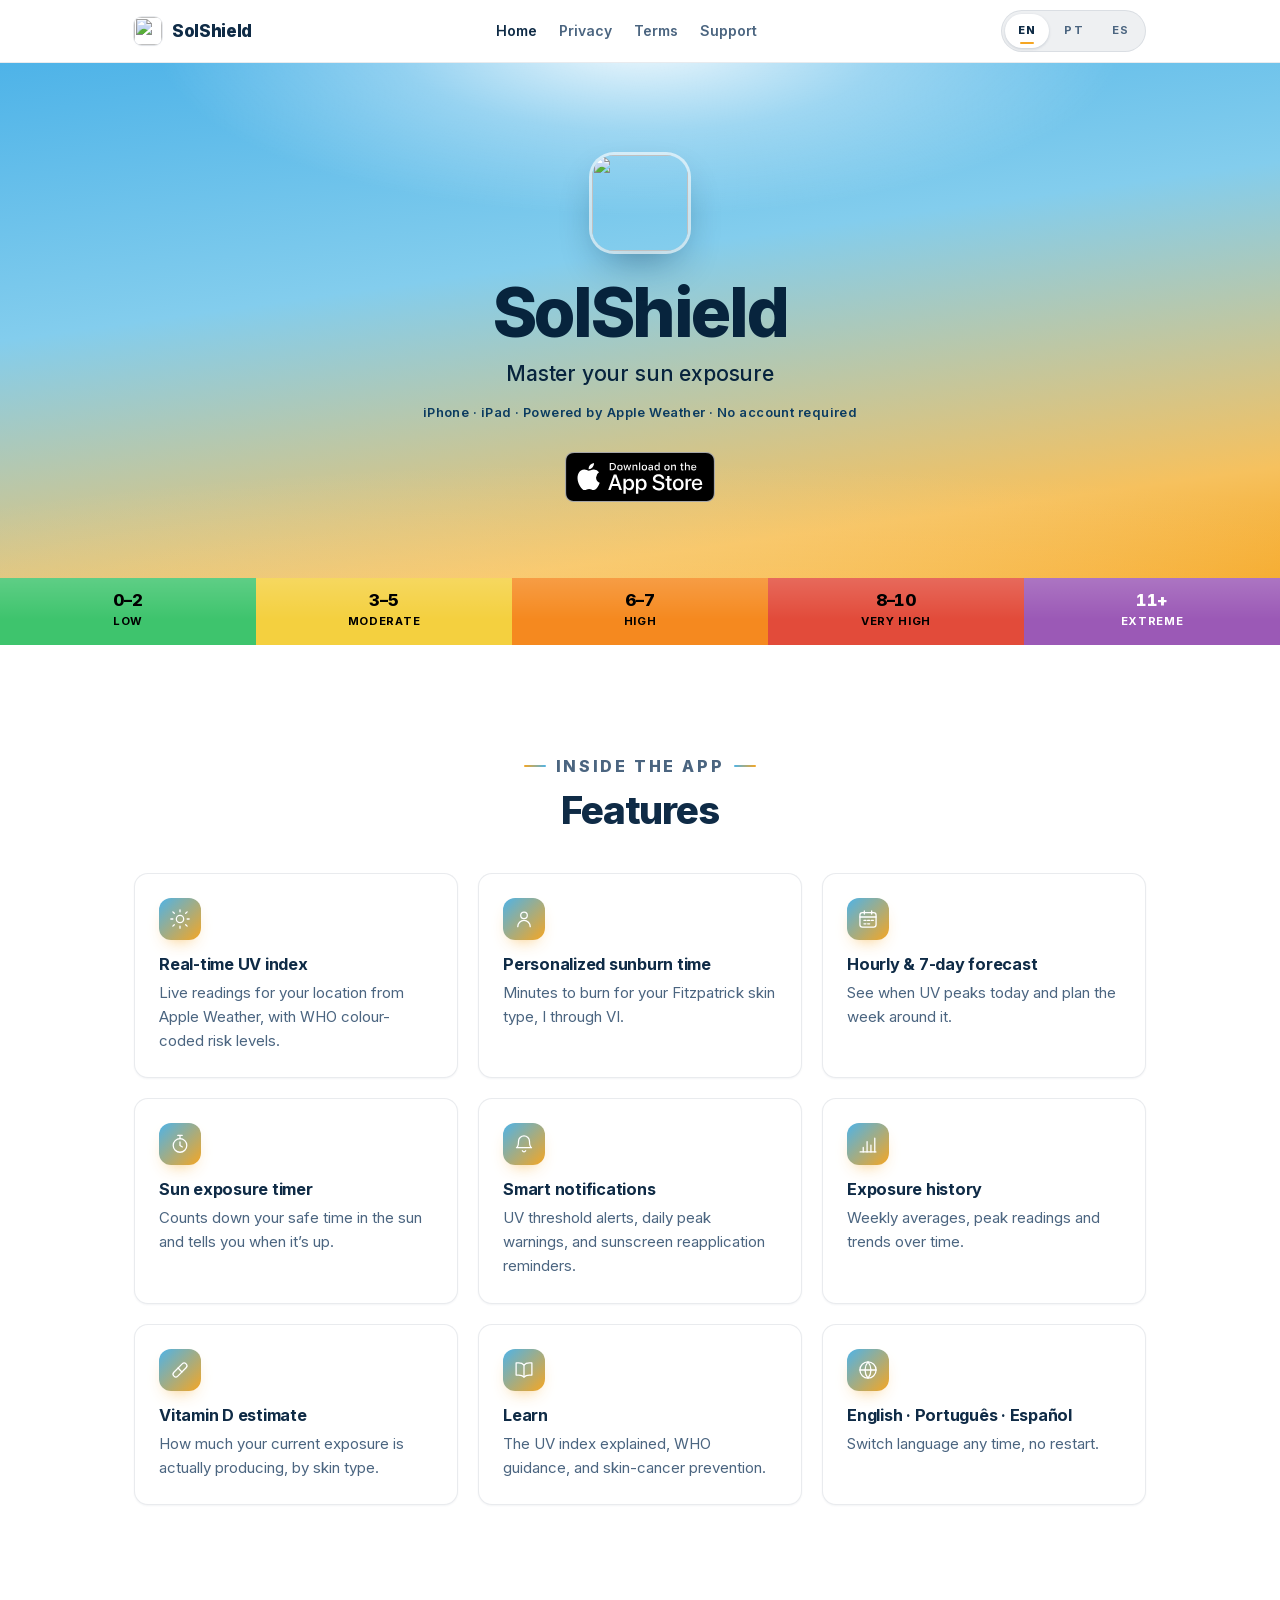
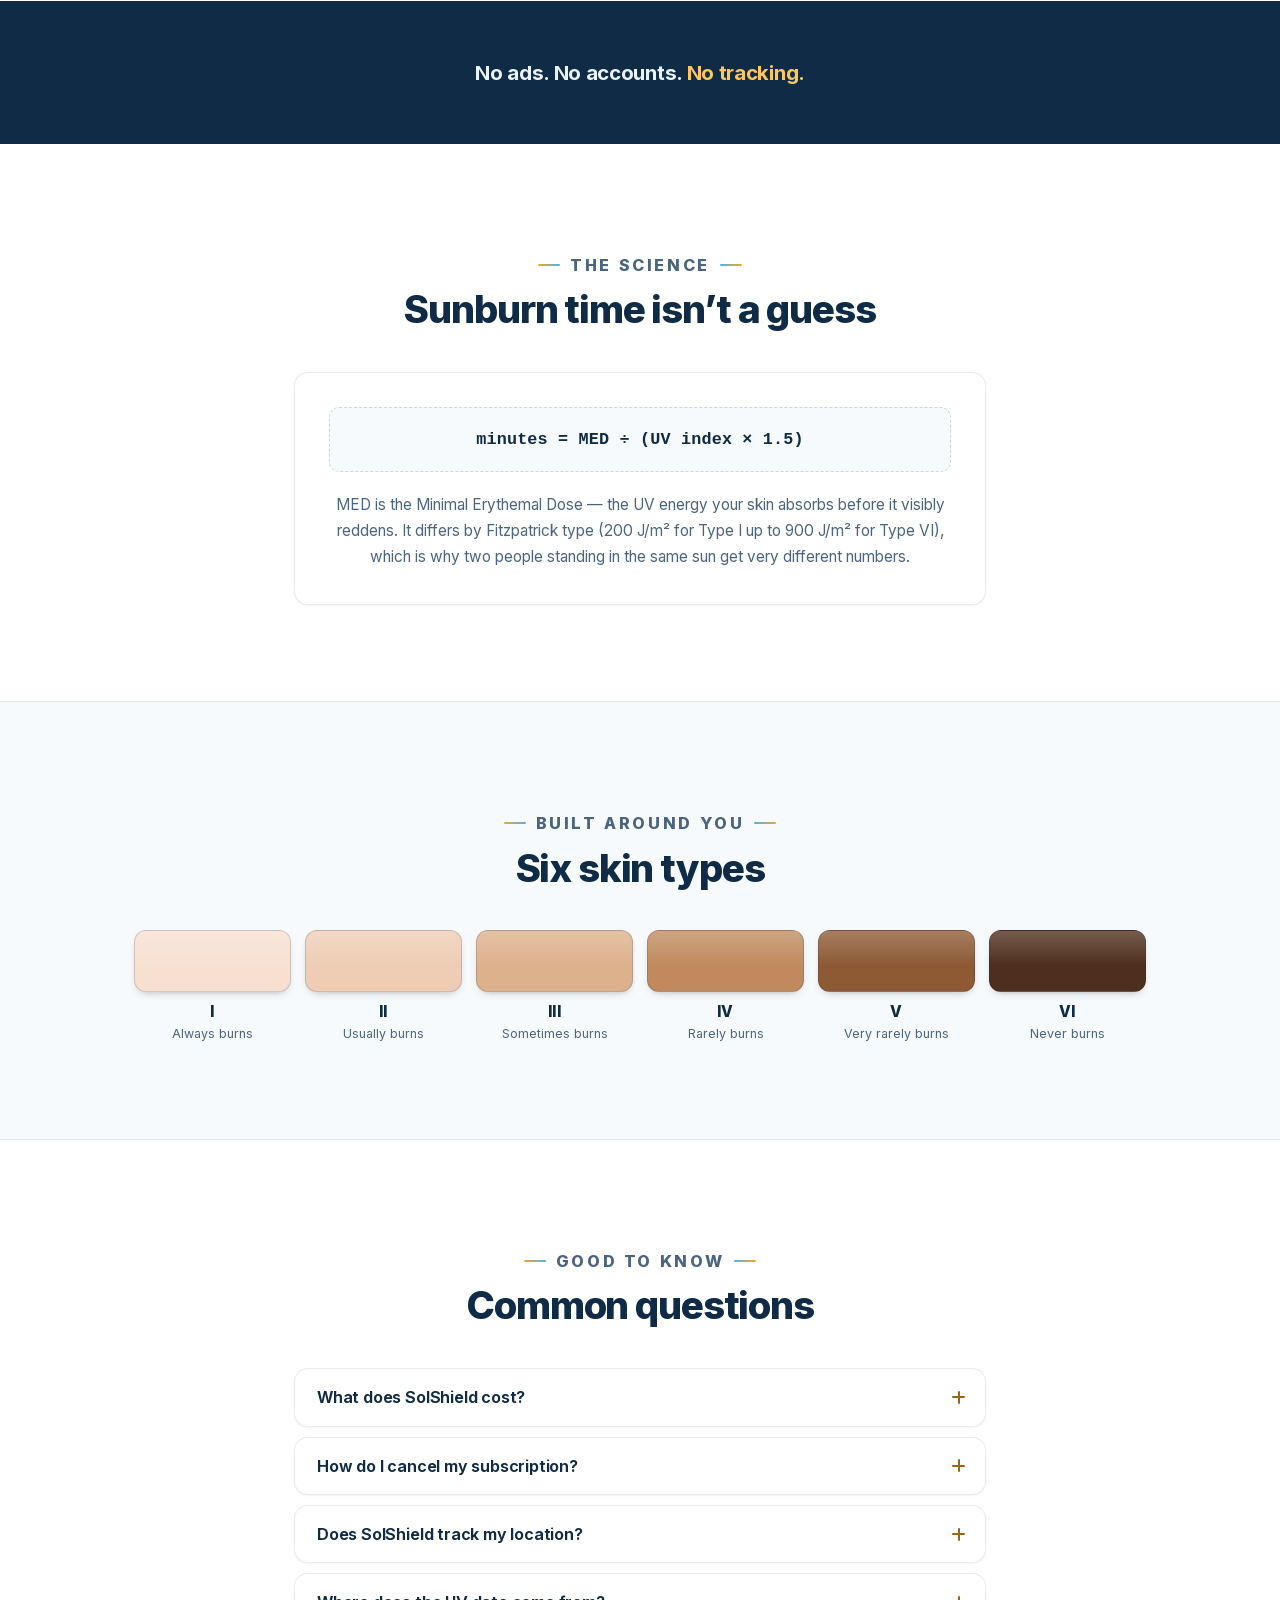
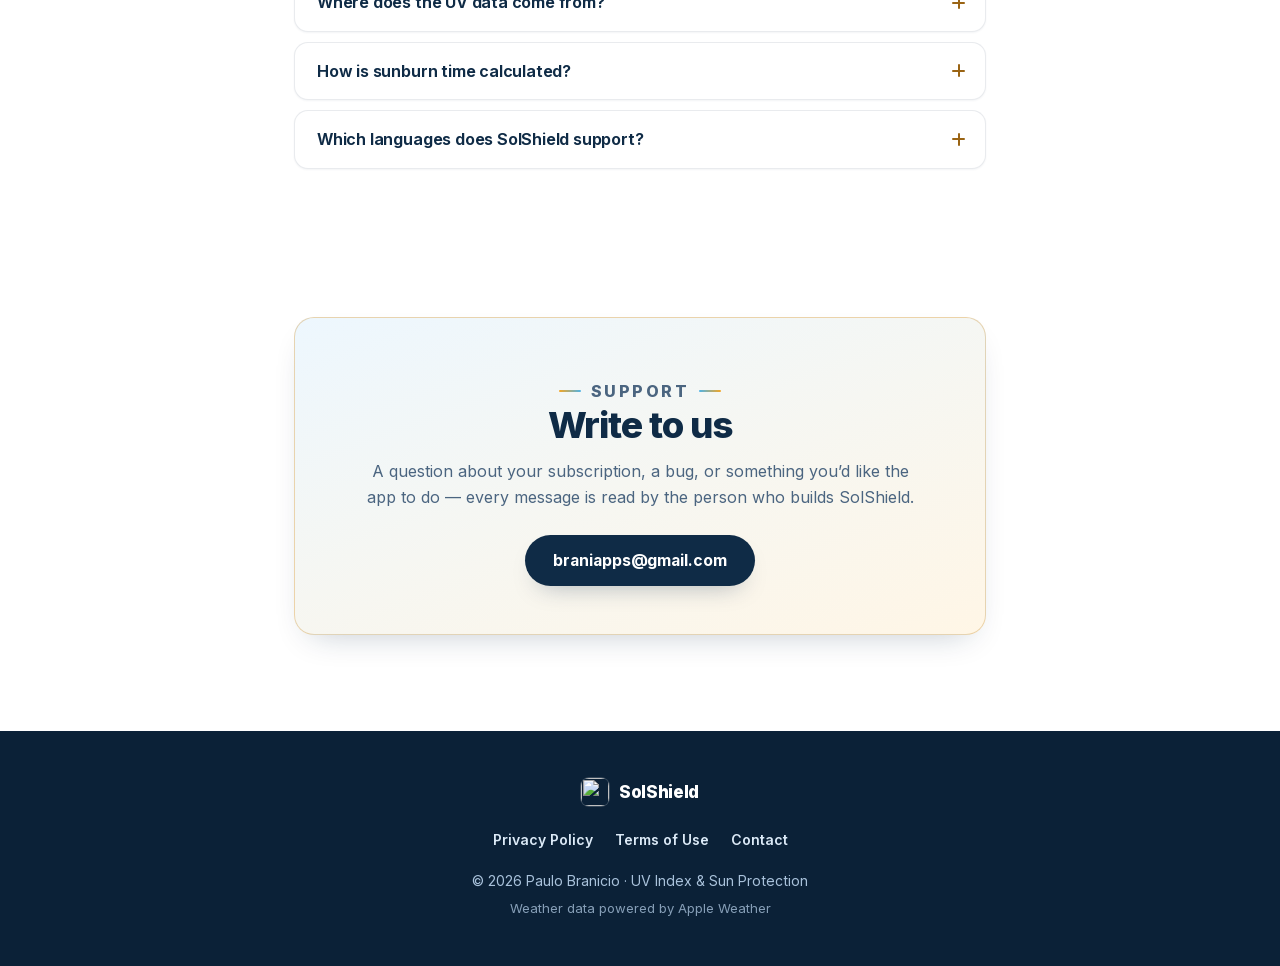
==== commit af692a00: "Stop claiming location never leaves the device The trust band read "No ads. No accounts. Your locati" ====
--- a/index.html
+++ b/index.html
@@ -49,7 +49,7 @@
     <header class="hero">
       <div class="wrap">
         <img class="hero-icon" src="app-icon.png" alt="" width="96" height="96" data-rise>
-        <h1 id="top" data-rise>SolShield</h1>
+        <h1 id="top">SolShield</h1>
         <p class="hero-tagline" data-rise>Master your sun exposure</p>
         <p class="hero-meta" data-rise>iPhone · iPad · Powered by Apple Weather · No account required</p>
         <div class="badges" data-rise>
@@ -147,7 +147,7 @@
          HTML spec (and the Nu validator) tells you not to write. .vow is
          styled entirely by class, so nothing depends on the element. -->
     <div class="vow">
-      <div class="wrap">No ads. No accounts. <span class="em">Your location never leaves your device.</span></div>
+      <div class="wrap">No ads. No accounts. <span class="em">No tracking.</span></div>
     </div>
 
     <!-- 5. the science -->
@@ -274,7 +274,7 @@
     <header class="hero">
       <div class="wrap">
         <img class="hero-icon" src="app-icon.png" alt="" width="96" height="96" data-rise>
-        <h1 data-rise>SolShield</h1>
+        <h1>SolShield</h1>
         <p class="hero-tagline" data-rise>Domine sua exposição solar</p>
         <p class="hero-meta" data-rise>iPhone · iPad · Desenvolvido com Apple Weather · Sem necessidade de conta</p>
         <div class="badges" data-rise>
@@ -363,7 +363,7 @@
 
     <!-- 4. the privacy vow -->
     <div class="vow">
-      <div class="wrap">Sem anúncios. Sem contas. <span class="em">Sua localização nunca sai do seu dispositivo.</span></div>
+      <div class="wrap">Sem anúncios. Sem contas. <span class="em">Sem rastreamento.</span></div>
     </div>
 
     <!-- 5. the science -->
@@ -475,7 +475,7 @@
     <header class="hero">
       <div class="wrap">
         <img class="hero-icon" src="app-icon.png" alt="" width="96" height="96" data-rise>
-        <h1 data-rise>SolShield</h1>
+        <h1>SolShield</h1>
         <p class="hero-tagline" data-rise>Domine su exposición solar</p>
         <p class="hero-meta" data-rise>iPhone · iPad · Desarrollado con Apple Weather · Sin necesidad de cuenta</p>
         <div class="badges" data-rise>
@@ -564,7 +564,7 @@
 
     <!-- 4. the privacy vow -->
     <div class="vow">
-      <div class="wrap">Sin anuncios. Sin cuentas. <span class="em">Su ubicación nunca sale de su dispositivo.</span></div>
+      <div class="wrap">Sin anuncios. Sin cuentas. <span class="em">Sin rastreo.</span></div>
     </div>
 
     <!-- 5. the science -->
--- a/styles.css
+++ b/styles.css
@@ -63,6 +63,17 @@
 
   --wrap: 1080px;
   --radius: 14px;
+
+  /* The sticky nav's rendered height (.nav .wrap min-height: 62px + the 1px
+     border-bottom on .nav). [id]'s scroll-margin-top, below the reset, is
+     derived from this plus a spacing allowance instead of a second literal
+     number, so the two can't drift apart. Redeclared to 98px inside the
+     760px breakpoint (see .nav), where the nav wraps to two rows and
+     measures up to ~98px — a hairline scroll-margin-top tuned only for the
+     one-row 63px nav used to land an anchored heading right under the
+     wrapped nav's second row. If you change the nav's height at either
+     breakpoint, update --nav-h there too. */
+  --nav-h: 63px;
 
   /* --- everything below is derived from the eleven values above ---------- */
 
@@ -186,8 +197,11 @@
   -webkit-text-size-adjust: 100%;
 }
 
-/* Anchored headings must clear the sticky nav. */
-[id] { scroll-margin-top: 96px; }
+/* Anchored headings must clear the sticky nav with real headroom, not a
+   hairline: --nav-h plus a fixed 33px allowance, so a jump never lands a
+   heading flush against the nav's bottom edge. Yields 96px on the 63px
+   desktop nav and 131px on the 98px wrapped mobile nav (see --nav-h). */
+[id] { scroll-margin-top: calc(var(--nav-h) + 33px); }
 
 /* An overflow guard, not a size: the badge's own dimensions are set once, in
    .badges .as, and its aspect ratio is preserved by height:auto there. */
@@ -352,6 +366,13 @@
    so they drop to their own full-width row rather than being hidden. order:3
    puts that row below the brand + language tabs, not between them. */
 @media (max-width: 760px) {
+  :root {
+    /* Measured 95.9-97.9px for the wrapped two-row nav (brand + langtabs row,
+       then the nav-links row) across the padding/row-gap below; 98px keeps
+       --nav-h ahead of the tallest case so [id]'s scroll-margin-top never
+       falls short. */
+    --nav-h: 98px;
+  }
   .nav .wrap { min-height: 0; padding-block: 9px; row-gap: 8px; }
   .nav-links {
     order: 3;
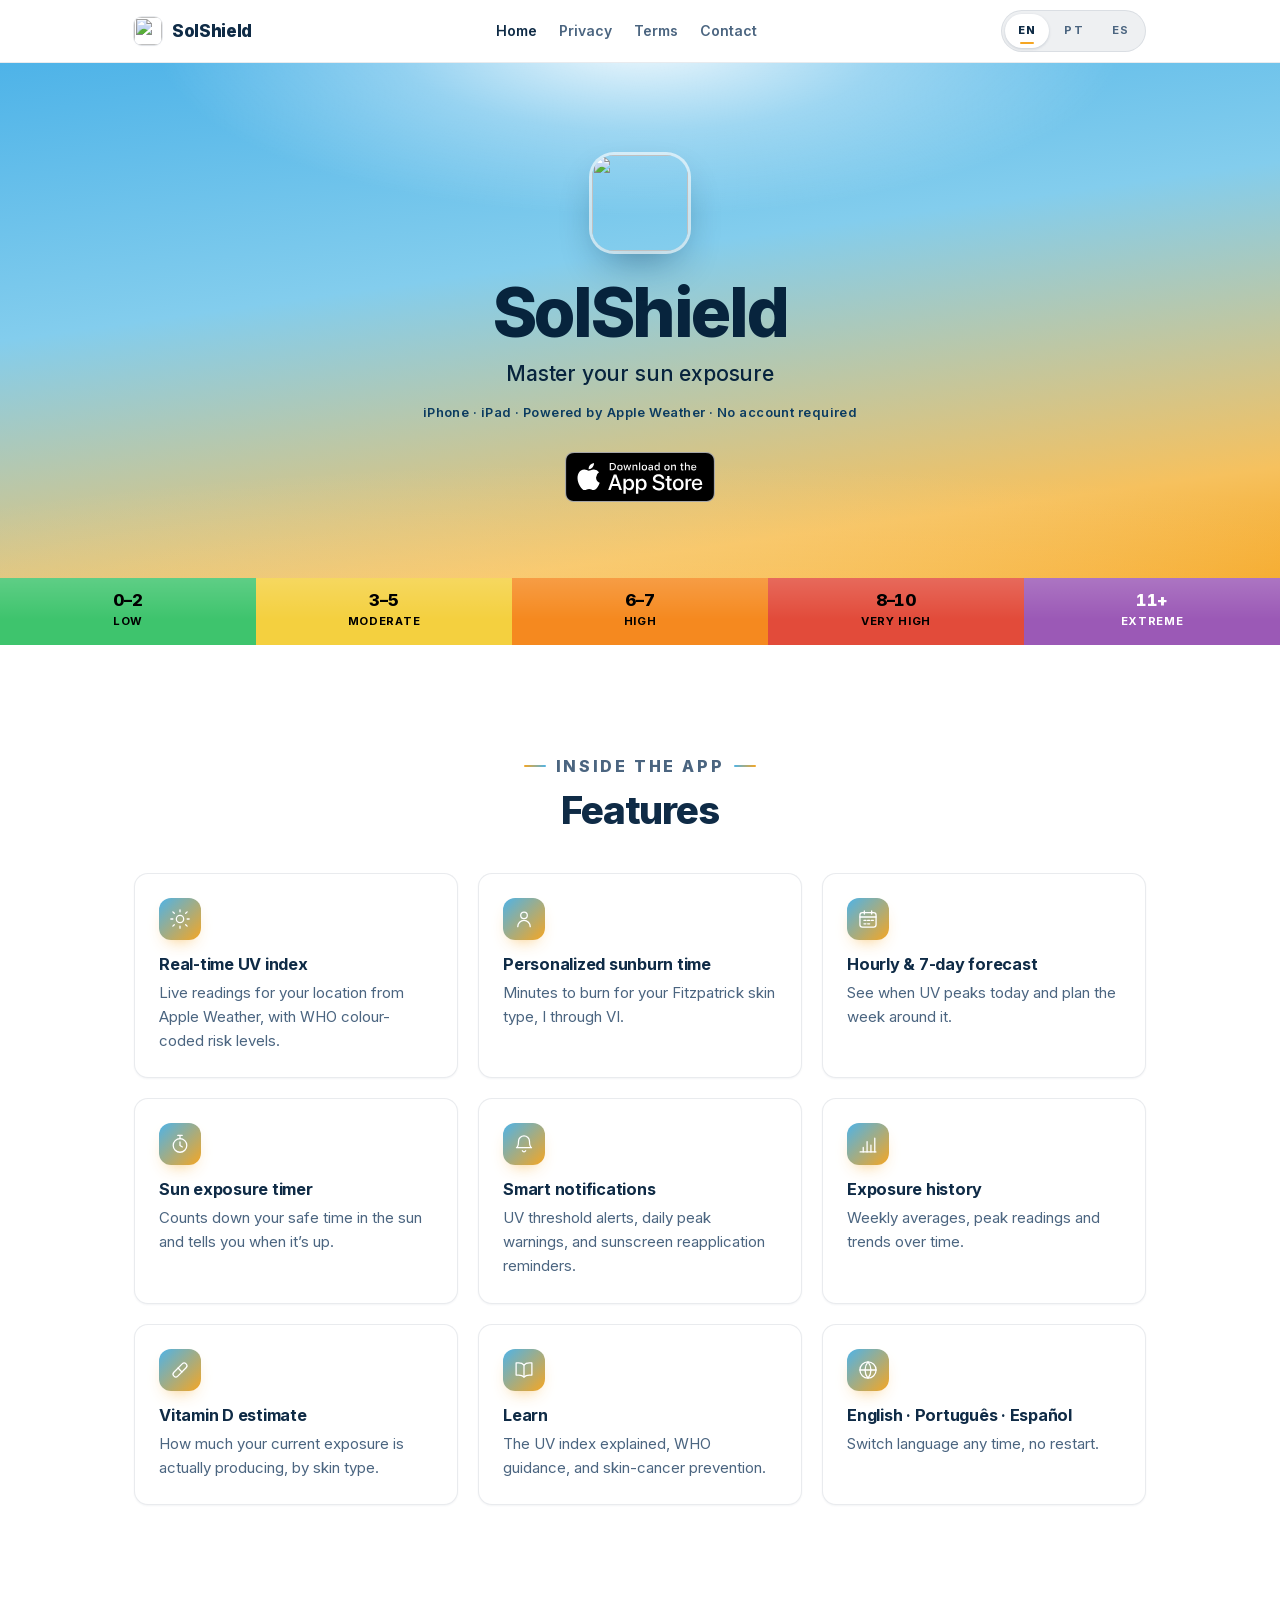
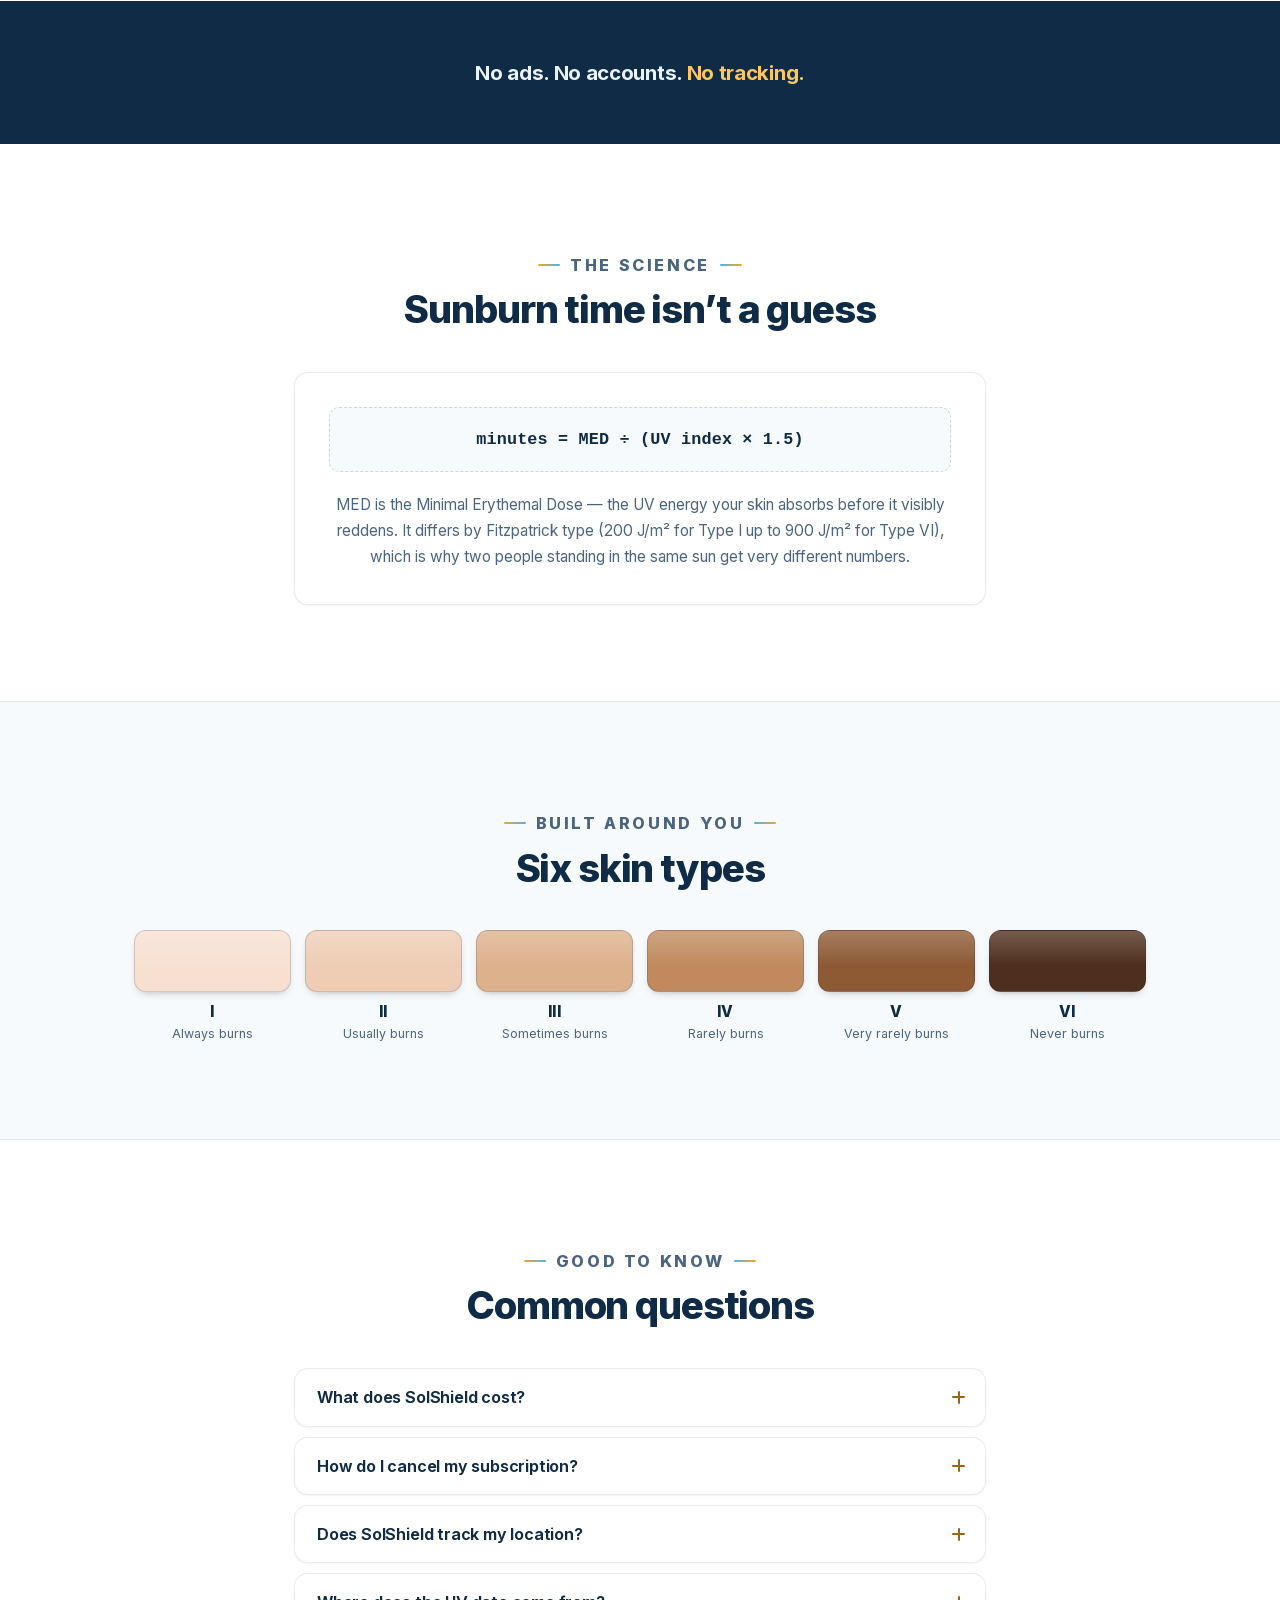
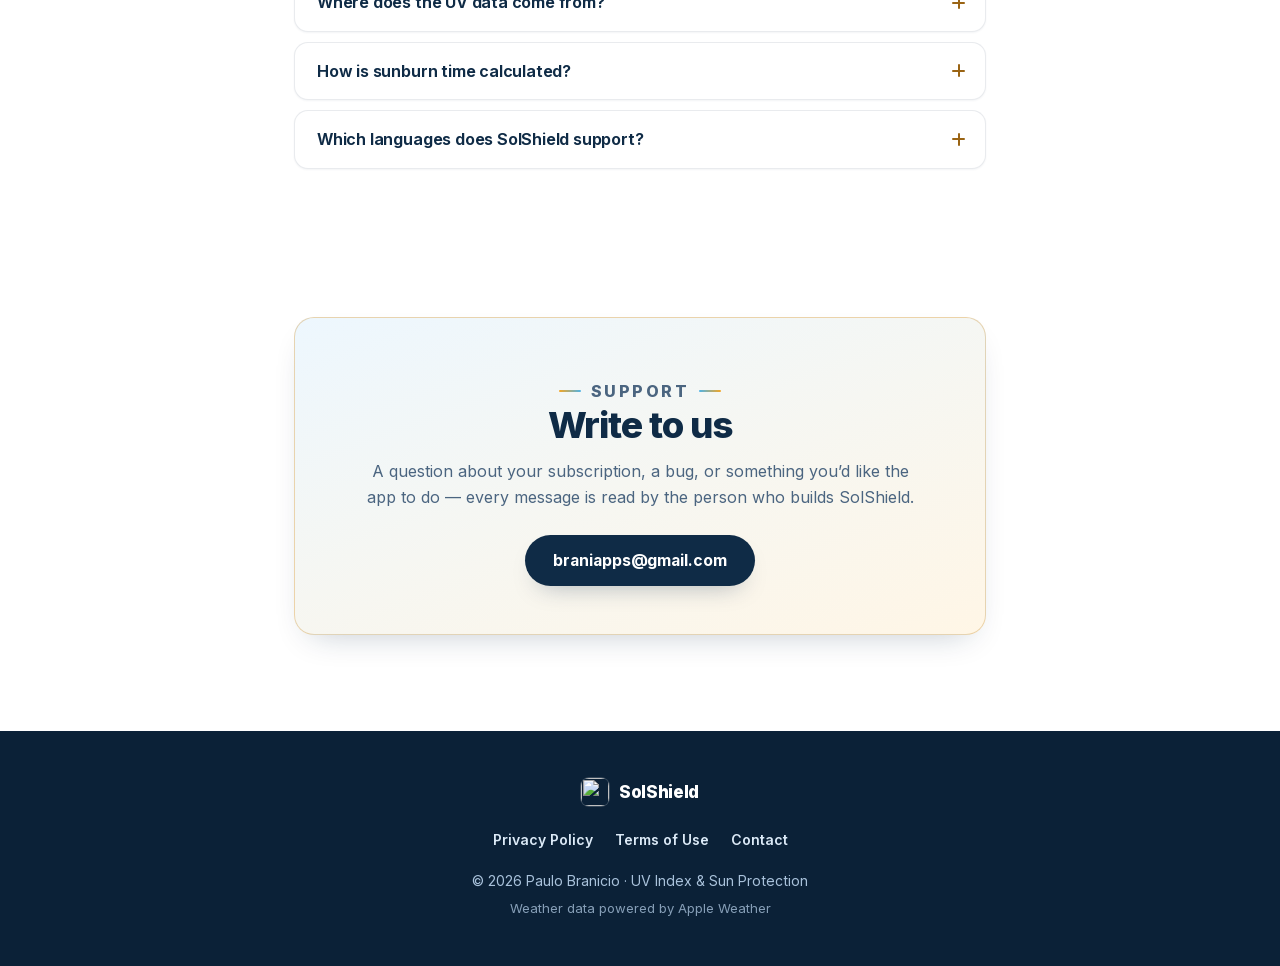
==== commit 149c3ef5: "Rename the nav "Support" link to "Contact" The link is a mailto:, so "Contact" describes what it doe" ====
--- a/index.html
+++ b/index.html
@@ -22,7 +22,7 @@
       <a href="index.html" aria-current="page" data-i18n-en="Home" data-i18n-pt="Início" data-i18n-es="Inicio">Home</a>
       <a href="privacy.html" data-i18n-en="Privacy" data-i18n-pt="Privacidade" data-i18n-es="Privacidad">Privacy</a>
       <a href="terms.html" data-i18n-en="Terms" data-i18n-pt="Termos" data-i18n-es="Términos">Terms</a>
-      <a href="mailto:braniapps@gmail.com" data-i18n-en="Support" data-i18n-pt="Suporte" data-i18n-es="Soporte">Support</a>
+      <a href="mailto:braniapps@gmail.com" data-i18n-en="Contact" data-i18n-pt="Contato" data-i18n-es="Contacto">Contact</a>
     </nav>
     <!-- site.js stamps aria-selected/aria-controls/tabindex on these at load.
          The three tab labels stay untranslated: a language's own endonym is
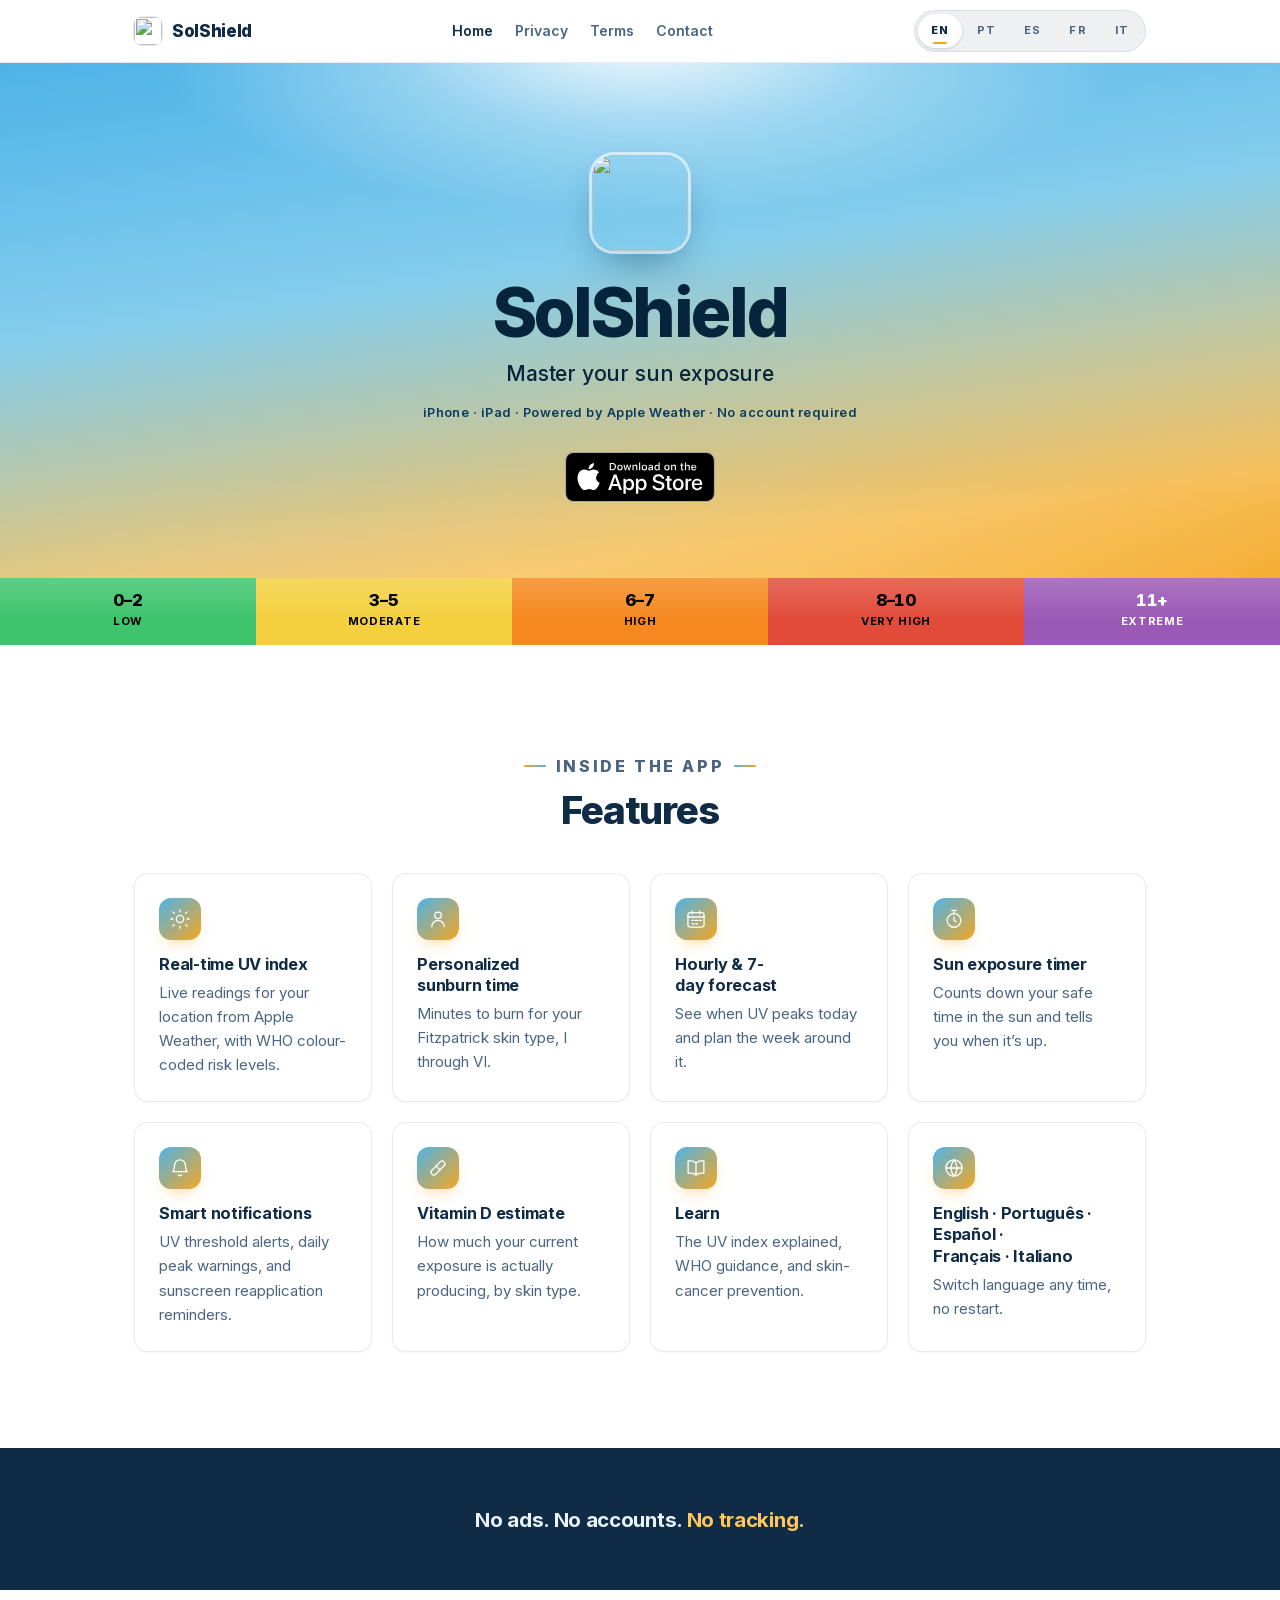
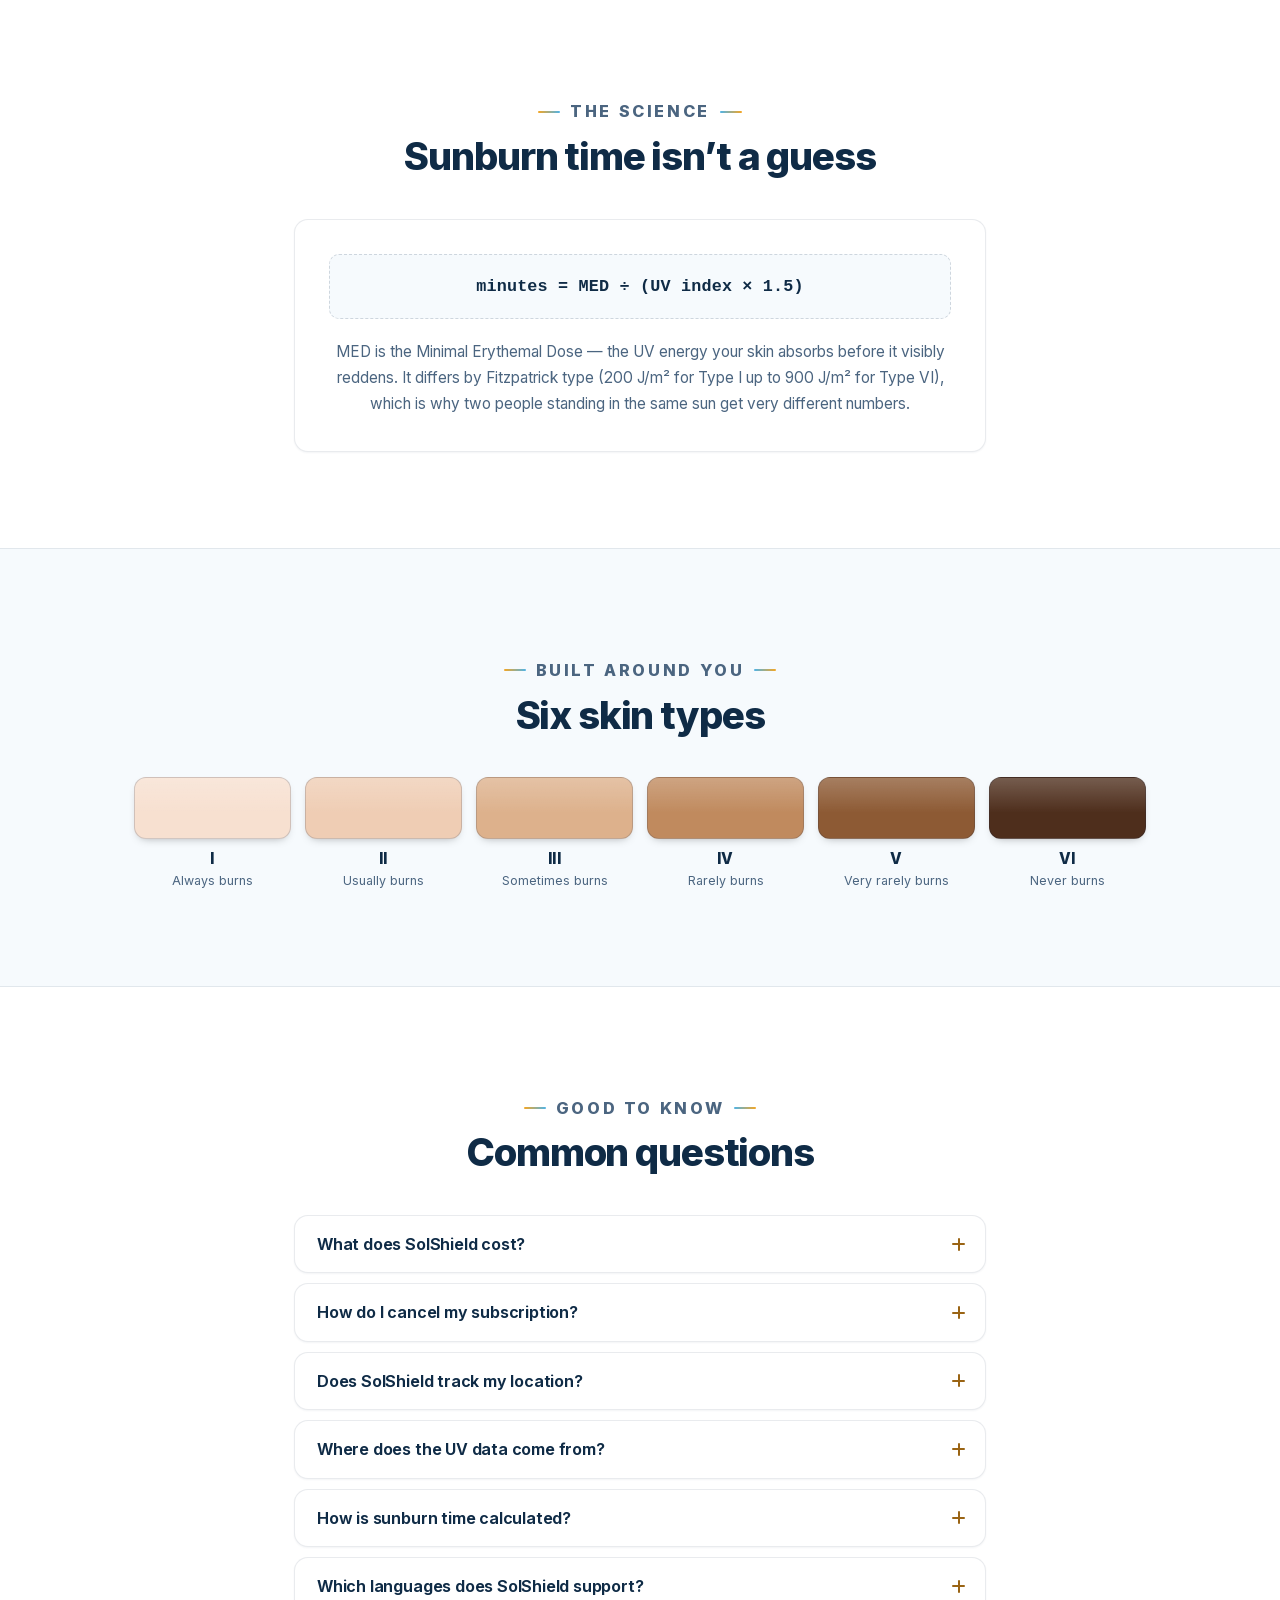
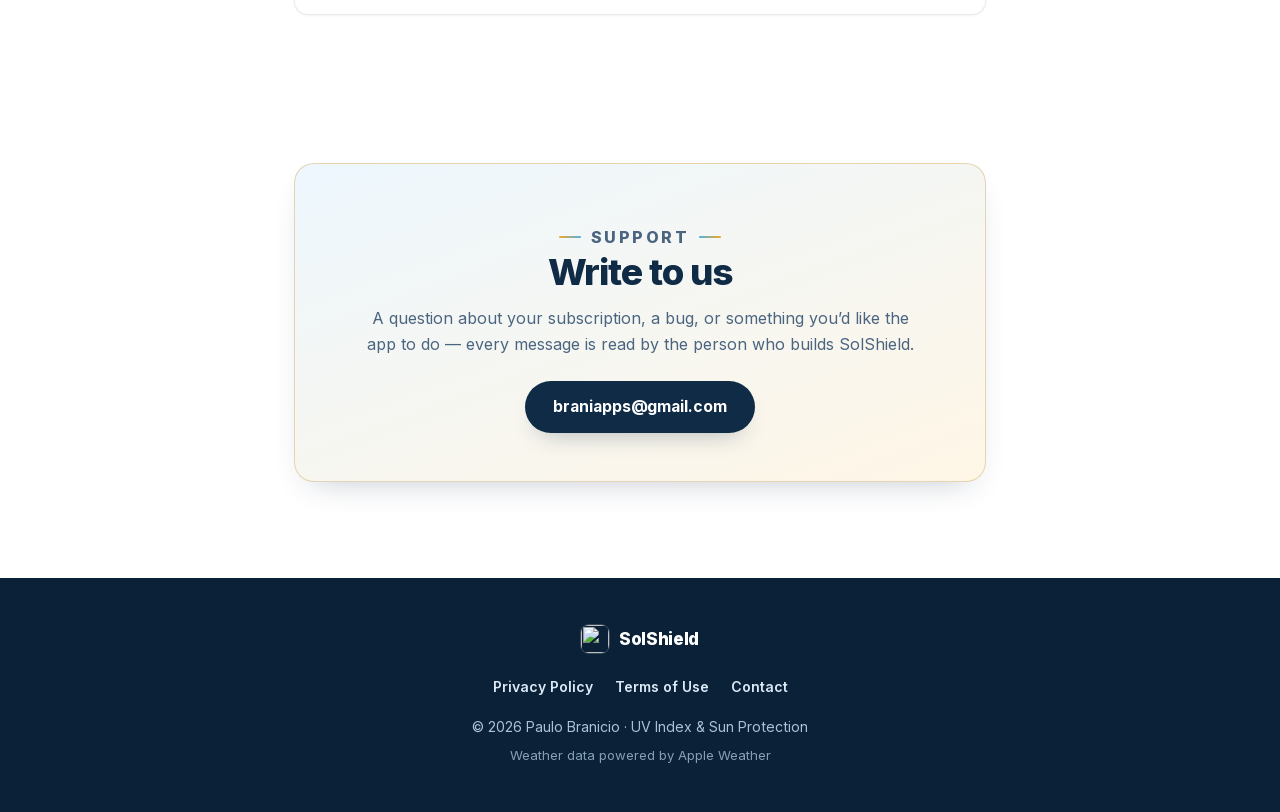
==== commit 4bbdd294: "Add French and Italian; drop the exposure-history claim SolShield 1.2.0 adds French and Italian to t" ====
--- a/index.html
+++ b/index.html
@@ -4,7 +4,7 @@
   <meta charset="UTF-8">
   <meta name="viewport" content="width=device-width, initial-scale=1.0">
   <title>SolShield — UV Index &amp; Sun Protection</title>
-  <meta name="description" content="Real-time UV index, personalized sunburn time for your skin type, and a 7-day forecast. Powered by Apple Weather. English, Portuguese and Spanish.">
+  <meta name="description" content="Real-time UV index, personalized sunburn time for your skin type, and a 7-day forecast. Powered by Apple Weather. English, Portuguese, Spanish, French and Italian.">
   <link rel="stylesheet" href="styles.css">
   <link rel="icon" href="app-icon.png">
   <script src="site.js" defer></script>
@@ -13,25 +13,27 @@
 
 <!-- Chrome: lives outside every [data-lang] section, so its text is swapped by
      site.js from the data-i18n-* attributes rather than by duplication. -->
-<a class="skip-link" href="#main" data-i18n-en="Skip to content" data-i18n-pt="Ir para o conteúdo" data-i18n-es="Ir al contenido">Skip to content</a>
+<a class="skip-link" href="#main" data-i18n-en="Skip to content" data-i18n-pt="Ir para o conteúdo" data-i18n-es="Ir al contenido" data-i18n-fr="Aller au contenu" data-i18n-it="Vai al contenuto">Skip to content</a>
 
 <header class="nav">
   <div class="wrap">
     <a class="brand" href="index.html"><img class="brand-mark" src="app-icon.png" alt="">SolShield</a>
-    <nav class="nav-links" aria-label="Main" data-i18n-aria-en="Main" data-i18n-aria-pt="Principal" data-i18n-aria-es="Principal">
-      <a href="index.html" aria-current="page" data-i18n-en="Home" data-i18n-pt="Início" data-i18n-es="Inicio">Home</a>
-      <a href="privacy.html" data-i18n-en="Privacy" data-i18n-pt="Privacidade" data-i18n-es="Privacidad">Privacy</a>
-      <a href="terms.html" data-i18n-en="Terms" data-i18n-pt="Termos" data-i18n-es="Términos">Terms</a>
-      <a href="mailto:braniapps@gmail.com" data-i18n-en="Contact" data-i18n-pt="Contato" data-i18n-es="Contacto">Contact</a>
+    <nav class="nav-links" aria-label="Main" data-i18n-aria-en="Main" data-i18n-aria-pt="Principal" data-i18n-aria-es="Principal" data-i18n-aria-fr="Principale" data-i18n-aria-it="Principale">
+      <a href="index.html" aria-current="page" data-i18n-en="Home" data-i18n-pt="Início" data-i18n-es="Inicio" data-i18n-fr="Accueil" data-i18n-it="Home">Home</a>
+      <a href="privacy.html" data-i18n-en="Privacy" data-i18n-pt="Privacidade" data-i18n-es="Privacidad" data-i18n-fr="Confidentialité" data-i18n-it="Privacy">Privacy</a>
+      <a href="terms.html" data-i18n-en="Terms" data-i18n-pt="Termos" data-i18n-es="Términos" data-i18n-fr="Conditions" data-i18n-it="Condizioni">Terms</a>
+      <a href="mailto:braniapps@gmail.com" data-i18n-en="Contact" data-i18n-pt="Contato" data-i18n-es="Contacto" data-i18n-fr="Contact" data-i18n-it="Contatti">Contact</a>
     </nav>
     <!-- site.js stamps aria-selected/aria-controls/tabindex on these at load.
-         The three tab labels stay untranslated: a language's own endonym is
+         The five tab labels stay untranslated: a language's own endonym is
          correct in every locale, and translating them would make the switcher
          harder to use, not easier. -->
-    <div class="langtabs" role="tablist" aria-label="Language" data-i18n-aria-en="Language" data-i18n-aria-pt="Idioma" data-i18n-aria-es="Idioma">
+    <div class="langtabs" role="tablist" aria-label="Language" data-i18n-aria-en="Language" data-i18n-aria-pt="Idioma" data-i18n-aria-es="Idioma" data-i18n-aria-fr="Langue" data-i18n-aria-it="Lingua">
       <button type="button" role="tab" class="langtab" data-lang-target="en" aria-label="English">EN</button>
       <button type="button" role="tab" class="langtab" data-lang-target="pt" aria-label="Português">PT</button>
       <button type="button" role="tab" class="langtab" data-lang-target="es" aria-label="Español">ES</button>
+      <button type="button" role="tab" class="langtab" data-lang-target="fr" aria-label="Français">FR</button>
+      <button type="button" role="tab" class="langtab" data-lang-target="it" aria-label="Italiano">IT</button>
     </div>
   </div>
 </header>
@@ -40,8 +42,8 @@
 
   <!-- ============================================================ ENGLISH ==
        site.js stamps role="tabpanel", id, and aria-hidden on this element.
-       Never hand-author those. Portuguese and Spanish are exact copies of
-       this block with data-lang / lang / aria-label and the copy swapped.
+       Never hand-author those. Portuguese, Spanish, French and Italian are exact
+       copies of this block with data-lang / lang / aria-label and the copy swapped.
   -->
   <section data-lang="en" lang="en" aria-label="English">
 
@@ -70,9 +72,12 @@
       <div data-uv="extreme"><b>11+</b><i>Extreme</i></div>
     </div>
 
-    <!-- 3. features — exactly nine cards; the copy deck's nine are the nine.
-         Do not add a tenth for a Home Screen extension: the app ships no such
-         target, so advertising one would be false. Each .ico holds a stroked
+    <!-- 3. features — exactly eight cards. A ninth, "Exposure history", was
+         removed on 2026-10-30: the app has no history feature, so advertising
+         one was false. For the same reason there is no card for a Home
+         Screen extension: the app ships no such target. styles.css lays the
+         grid out 4 x 2 / 2 x 4 / 1 x 8, so a ninth card would need that
+         revisited. Each .ico holds a stroked
          inline <svg>; `.ico svg` in styles.css now paints fill: none and
          stroke: currentColor, so no per-icon inline style is needed to keep
          these line art rather than solid blobs. -->
@@ -115,12 +120,6 @@
           </article>
 
           <article class="feature" data-rise>
-            <div class="ico"><svg viewBox="0 0 24 24" width="24" height="24" fill="none" stroke="currentColor" stroke-width="1.4" stroke-linecap="round" stroke-linejoin="round" aria-hidden="true"><path d="M3.4 20.6h17.2"/><path d="M6.8 20.6v-4.8M11 20.6V9.4M15.2 20.6v-7.4M19.4 20.6V5.6"/></svg></div>
-            <h3>Exposure history</h3>
-            <p>Weekly averages, peak readings and trends over time.</p>
-          </article>
-
-          <article class="feature" data-rise>
             <div class="ico"><svg viewBox="0 0 24 24" width="24" height="24" fill="none" stroke="currentColor" stroke-width="1.4" stroke-linecap="round" stroke-linejoin="round" aria-hidden="true"><rect x="2.6" y="9" width="18.8" height="6" rx="3" transform="rotate(-45 12 12)"/><path d="M9.9 9.9 14.1 14.1"/></svg></div>
             <h3>Vitamin D estimate</h3>
             <p>How much your current exposure is actually producing, by skin type.</p>
@@ -134,7 +133,7 @@
 
           <article class="feature" data-rise>
             <div class="ico"><svg viewBox="0 0 24 24" width="24" height="24" fill="none" stroke="currentColor" stroke-width="1.4" stroke-linecap="round" stroke-linejoin="round" aria-hidden="true"><circle cx="12" cy="12" r="8.8"/><path d="M3.2 12h17.6"/><path d="M12 3.2a13.6 13.6 0 0 1 0 17.6 13.6 13.6 0 0 1 0-17.6z"/></svg></div>
-            <h3>English · Português · Español</h3>
+            <h3>English&nbsp;· Português&nbsp;· Español&nbsp;· Français&nbsp;· Italiano</h3>
             <p>Switch language any time, no restart.</p>
           </article>
 
@@ -194,7 +193,7 @@
 
           <details>
             <summary>What does SolShield cost?</summary>
-            <p>SolShield is a <a href="terms.html">subscription app</a>: <strong>$9.99 per year</strong> or <strong>$0.99 per month</strong> (USD), each with a <strong>7-day free trial</strong>. The subscription unlocks the whole app — real-time UV, forecasts, the exposure timer, notifications, history and the Learn section. If you do not cancel before the trial ends, it converts to a paid subscription automatically.</p>
+            <p>SolShield is a <a href="terms.html">subscription app</a>: <strong>$9.99 per year</strong> or <strong>$0.99 per month</strong> (USD), each with a <strong>7-day free trial</strong>. The subscription unlocks the whole app — real-time UV, forecasts, the exposure timer, notifications and the Learn section. If you do not cancel before the trial ends, it converts to a paid subscription automatically.</p>
           </details>
 
           <details>
@@ -204,7 +203,7 @@
 
           <details>
             <summary>Does SolShield track my location?</summary>
-            <p>No. Your location is used on your device to look up the UV index for where you are, and the coordinates are sent to Apple WeatherKit only to answer that query. There are no accounts, no servers of ours, no analytics SDKs, no advertising SDKs and <a href="privacy.html">no tracking of any kind</a>. Saved locations, UV history and your settings stay on your device.</p>
+            <p>No. Your location is used on your device to look up the UV index for where you are, and the coordinates are sent to Apple WeatherKit only to answer that query. There are no accounts, no servers of ours, no analytics SDKs, no advertising SDKs and <a href="privacy.html">no tracking of any kind</a>. Saved locations and your settings stay on your device.</p>
           </details>
 
           <details>
@@ -219,7 +218,7 @@
 
           <details>
             <summary>Which languages does SolShield support?</summary>
-            <p>English, Portuguese and Spanish. Switch at any time in the app’s Settings — no restart needed.</p>
+            <p>English, Portuguese, Spanish, French and Italian. Switch at any time in the app’s Settings — no restart needed.</p>
           </details>
 
         </div>
@@ -243,9 +242,9 @@
       <div class="wrap">
         <a class="brand" href="index.html"><img class="brand-mark" src="app-icon.png" alt="">SolShield</a>
         <nav class="foot-links" aria-label="Footer">
-          <a href="privacy.html" data-i18n-en="Privacy Policy" data-i18n-pt="Política de Privacidade" data-i18n-es="Política de Privacidad">Privacy Policy</a>
-          <a href="terms.html" data-i18n-en="Terms of Use" data-i18n-pt="Termos de Uso" data-i18n-es="Términos de Uso">Terms of Use</a>
-          <a href="mailto:braniapps@gmail.com" data-i18n-en="Contact" data-i18n-pt="Contato" data-i18n-es="Contacto">Contact</a>
+          <a href="privacy.html" data-i18n-en="Privacy Policy" data-i18n-pt="Política de Privacidade" data-i18n-es="Política de Privacidad" data-i18n-fr="Politique de confidentialité" data-i18n-it="Informativa sulla privacy">Privacy Policy</a>
+          <a href="terms.html" data-i18n-en="Terms of Use" data-i18n-pt="Termos de Uso" data-i18n-es="Términos de Uso" data-i18n-fr="Conditions d’utilisation" data-i18n-it="Condizioni d’uso">Terms of Use</a>
+          <a href="mailto:braniapps@gmail.com" data-i18n-en="Contact" data-i18n-pt="Contato" data-i18n-es="Contacto" data-i18n-fr="Contact" data-i18n-it="Contatti">Contact</a>
         </nav>
         <p class="cr">© 2026 Paulo Branicio · UV Index &amp; Sun Protection</p>
         <p class="attr">Weather data powered by Apple Weather</p>
@@ -255,14 +254,14 @@
   </section>
 
   <!-- ======================================================== /ENGLISH ==
-       The two sections below are structural clones of the block above:
+       The four sections below are structural clones of the block above:
        same elements, classes, data-rise flags and inline SVGs, with only the
        copy, the App Store badge and the section's own data-lang / id / lang /
        aria-label changed. The rationale comments are not repeated — read them
        once, in English. parity.py enforces the equivalence.
 
-       id="portugues" and id="espanol" are the only hand-authored ids on the
-       page: they are the deep-link anchors site.js maps to a language, and it
+       id="portugues", id="espanol", id="francais" and id="italiano" are the
+       only hand-authored ids on the page: they are the deep-link anchors site.js maps to a language, and it
        honours an existing id (`if (!s.id)`). role="tabpanel", aria-controls
        and aria-hidden are still stamped at runtime and must not appear here.
        id="top" stays on the English <h1> alone — ids must be unique.
@@ -334,12 +333,6 @@
           </article>
 
           <article class="feature" data-rise>
-            <div class="ico"><svg viewBox="0 0 24 24" width="24" height="24" fill="none" stroke="currentColor" stroke-width="1.4" stroke-linecap="round" stroke-linejoin="round" aria-hidden="true"><path d="M3.4 20.6h17.2"/><path d="M6.8 20.6v-4.8M11 20.6V9.4M15.2 20.6v-7.4M19.4 20.6V5.6"/></svg></div>
-            <h3>Histórico de exposição</h3>
-            <p>Médias semanais, leituras de pico e tendências ao longo do tempo.</p>
-          </article>
-
-          <article class="feature" data-rise>
             <div class="ico"><svg viewBox="0 0 24 24" width="24" height="24" fill="none" stroke="currentColor" stroke-width="1.4" stroke-linecap="round" stroke-linejoin="round" aria-hidden="true"><rect x="2.6" y="9" width="18.8" height="6" rx="3" transform="rotate(-45 12 12)"/><path d="M9.9 9.9 14.1 14.1"/></svg></div>
             <h3>Estimativa de Vitamina D</h3>
             <p>Quanto a sua exposição atual está realmente produzindo, por tipo de pele.</p>
@@ -353,7 +346,7 @@
 
           <article class="feature" data-rise>
             <div class="ico"><svg viewBox="0 0 24 24" width="24" height="24" fill="none" stroke="currentColor" stroke-width="1.4" stroke-linecap="round" stroke-linejoin="round" aria-hidden="true"><circle cx="12" cy="12" r="8.8"/><path d="M3.2 12h17.6"/><path d="M12 3.2a13.6 13.6 0 0 1 0 17.6 13.6 13.6 0 0 1 0-17.6z"/></svg></div>
-            <h3>English · Português · Español</h3>
+            <h3>English&nbsp;· Português&nbsp;· Español&nbsp;· Français&nbsp;· Italiano</h3>
             <p>Troque de idioma quando quiser, sem reiniciar.</p>
           </article>
 
@@ -409,7 +402,7 @@
 
           <details>
             <summary>Quanto custa o SolShield?</summary>
-            <p>O SolShield é um <a href="terms.html">aplicativo por assinatura</a>: <strong>$9.99 por ano</strong> ou <strong>$0.99 por mês</strong> (USD), cada plano com <strong>7 dias de teste gratuito</strong>. A assinatura libera o aplicativo inteiro — UV em tempo real, previsões, o cronômetro de exposição, notificações, histórico e a seção Aprender. Se você não cancelar antes do fim do teste, ele se converte automaticamente em uma assinatura paga.</p>
+            <p>O SolShield é um <a href="terms.html">aplicativo por assinatura</a>: <strong>$9.99 por ano</strong> ou <strong>$0.99 por mês</strong> (USD), cada plano com <strong>7 dias de teste gratuito</strong>. A assinatura libera o aplicativo inteiro — UV em tempo real, previsões, o cronômetro de exposição, notificações e a seção Aprender. Se você não cancelar antes do fim do teste, ele se converte automaticamente em uma assinatura paga.</p>
           </details>
 
           <details>
@@ -419,7 +412,7 @@
 
           <details>
             <summary>O SolShield rastreia minha localização?</summary>
-            <p>Não. Sua localização é usada no seu dispositivo para consultar o índice UV de onde você está, e as coordenadas são enviadas ao Apple WeatherKit apenas para responder a essa consulta. Não há contas, não há servidores nossos, não há SDKs de análise, não há SDKs de publicidade e <a href="privacy.html">não há rastreamento de nenhum tipo</a>. Locais salvos, histórico de UV e seus ajustes permanecem no seu dispositivo.</p>
+            <p>Não. Sua localização é usada no seu dispositivo para consultar o índice UV de onde você está, e as coordenadas são enviadas ao Apple WeatherKit apenas para responder a essa consulta. Não há contas, não há servidores nossos, não há SDKs de análise, não há SDKs de publicidade e <a href="privacy.html">não há rastreamento de nenhum tipo</a>. Locais salvos e seus ajustes permanecem no seu dispositivo.</p>
           </details>
 
           <details>
@@ -434,7 +427,7 @@
 
           <details>
             <summary>Quais idiomas o SolShield oferece?</summary>
-            <p>Inglês, português e espanhol. Troque a qualquer momento nos Ajustes do aplicativo — sem precisar reiniciar.</p>
+            <p>Inglês, português, espanhol, francês e italiano. Troque a qualquer momento nos Ajustes do aplicativo — sem precisar reiniciar.</p>
           </details>
 
         </div>
@@ -458,9 +451,9 @@
       <div class="wrap">
         <a class="brand" href="index.html"><img class="brand-mark" src="app-icon.png" alt="">SolShield</a>
         <nav class="foot-links" aria-label="Rodapé">
-          <a href="privacy.html" data-i18n-en="Privacy Policy" data-i18n-pt="Política de Privacidade" data-i18n-es="Política de Privacidad">Política de Privacidade</a>
-          <a href="terms.html" data-i18n-en="Terms of Use" data-i18n-pt="Termos de Uso" data-i18n-es="Términos de Uso">Termos de Uso</a>
-          <a href="mailto:braniapps@gmail.com" data-i18n-en="Contact" data-i18n-pt="Contato" data-i18n-es="Contacto">Contato</a>
+          <a href="privacy.html" data-i18n-en="Privacy Policy" data-i18n-pt="Política de Privacidade" data-i18n-es="Política de Privacidad" data-i18n-fr="Politique de confidentialité" data-i18n-it="Informativa sulla privacy">Política de Privacidade</a>
+          <a href="terms.html" data-i18n-en="Terms of Use" data-i18n-pt="Termos de Uso" data-i18n-es="Términos de Uso" data-i18n-fr="Conditions d’utilisation" data-i18n-it="Condizioni d’uso">Termos de Uso</a>
+          <a href="mailto:braniapps@gmail.com" data-i18n-en="Contact" data-i18n-pt="Contato" data-i18n-es="Contacto" data-i18n-fr="Contact" data-i18n-it="Contatti">Contato</a>
         </nav>
         <p class="cr">© 2026 Paulo Branicio · Índice UV e Proteção Solar</p>
         <p class="attr">Dados meteorológicos desenvolvidos com Apple Weather</p>
@@ -535,12 +528,6 @@
           </article>
 
           <article class="feature" data-rise>
-            <div class="ico"><svg viewBox="0 0 24 24" width="24" height="24" fill="none" stroke="currentColor" stroke-width="1.4" stroke-linecap="round" stroke-linejoin="round" aria-hidden="true"><path d="M3.4 20.6h17.2"/><path d="M6.8 20.6v-4.8M11 20.6V9.4M15.2 20.6v-7.4M19.4 20.6V5.6"/></svg></div>
-            <h3>Historial de exposición</h3>
-            <p>Promedios semanales, lecturas máximas y tendencias a lo largo del tiempo.</p>
-          </article>
-
-          <article class="feature" data-rise>
             <div class="ico"><svg viewBox="0 0 24 24" width="24" height="24" fill="none" stroke="currentColor" stroke-width="1.4" stroke-linecap="round" stroke-linejoin="round" aria-hidden="true"><rect x="2.6" y="9" width="18.8" height="6" rx="3" transform="rotate(-45 12 12)"/><path d="M9.9 9.9 14.1 14.1"/></svg></div>
             <h3>Estimación de Vitamina D</h3>
             <p>Cuánto está produciendo realmente su exposición actual, según el tipo de piel.</p>
@@ -554,7 +541,7 @@
 
           <article class="feature" data-rise>
             <div class="ico"><svg viewBox="0 0 24 24" width="24" height="24" fill="none" stroke="currentColor" stroke-width="1.4" stroke-linecap="round" stroke-linejoin="round" aria-hidden="true"><circle cx="12" cy="12" r="8.8"/><path d="M3.2 12h17.6"/><path d="M12 3.2a13.6 13.6 0 0 1 0 17.6 13.6 13.6 0 0 1 0-17.6z"/></svg></div>
-            <h3>English · Português · Español</h3>
+            <h3>English&nbsp;· Português&nbsp;· Español&nbsp;· Français&nbsp;· Italiano</h3>
             <p>Cambie de idioma cuando quiera, sin reiniciar.</p>
           </article>
 
@@ -610,7 +597,7 @@
 
           <details>
             <summary>¿Cuánto cuesta SolShield?</summary>
-            <p>SolShield es una <a href="terms.html">aplicación por suscripción</a>: <strong>$9.99 al año</strong> o <strong>$0.99 al mes</strong> (USD), cada plan con <strong>7 días de prueba gratuita</strong>. La suscripción desbloquea toda la aplicación — UV en tiempo real, pronósticos, el temporizador de exposición, notificaciones, historial y la sección Aprender. Si no cancela antes de que termine la prueba, se convierte automáticamente en una suscripción de pago.</p>
+            <p>SolShield es una <a href="terms.html">aplicación por suscripción</a>: <strong>$9.99 al año</strong> o <strong>$0.99 al mes</strong> (USD), cada plan con <strong>7 días de prueba gratuita</strong>. La suscripción desbloquea toda la aplicación — UV en tiempo real, pronósticos, el temporizador de exposición, notificaciones y la sección Aprender. Si no cancela antes de que termine la prueba, se convierte automáticamente en una suscripción de pago.</p>
           </details>
 
           <details>
@@ -620,7 +607,7 @@
 
           <details>
             <summary>¿SolShield rastrea mi ubicación?</summary>
-            <p>No. Su ubicación se usa en su dispositivo para consultar el índice UV del lugar donde se encuentra, y las coordenadas se envían a Apple WeatherKit solo para responder a esa consulta. No hay cuentas, no hay servidores nuestros, no hay SDKs de análisis, no hay SDKs de publicidad y <a href="privacy.html">no hay seguimiento de ningún tipo</a>. Las ubicaciones guardadas, el historial de UV y sus ajustes permanecen en su dispositivo.</p>
+            <p>No. Su ubicación se usa en su dispositivo para consultar el índice UV del lugar donde se encuentra, y las coordenadas se envían a Apple WeatherKit solo para responder a esa consulta. No hay cuentas, no hay servidores nuestros, no hay SDKs de análisis, no hay SDKs de publicidad y <a href="privacy.html">no hay seguimiento de ningún tipo</a>. Las ubicaciones guardadas y sus ajustes permanecen en su dispositivo.</p>
           </details>
 
           <details>
@@ -635,7 +622,7 @@
 
           <details>
             <summary>¿Qué idiomas admite SolShield?</summary>
-            <p>Inglés, portugués y español. Cambie en cualquier momento en los Ajustes de la aplicación — sin necesidad de reiniciar.</p>
+            <p>Inglés, portugués, español, francés e italiano. Cambie en cualquier momento en los Ajustes de la aplicación — sin necesidad de reiniciar.</p>
           </details>
 
         </div>
@@ -659,9 +646,9 @@
       <div class="wrap">
         <a class="brand" href="index.html"><img class="brand-mark" src="app-icon.png" alt="">SolShield</a>
         <nav class="foot-links" aria-label="Pie de página">
-          <a href="privacy.html" data-i18n-en="Privacy Policy" data-i18n-pt="Política de Privacidade" data-i18n-es="Política de Privacidad">Política de Privacidad</a>
-          <a href="terms.html" data-i18n-en="Terms of Use" data-i18n-pt="Termos de Uso" data-i18n-es="Términos de Uso">Términos de Uso</a>
-          <a href="mailto:braniapps@gmail.com" data-i18n-en="Contact" data-i18n-pt="Contato" data-i18n-es="Contacto">Contacto</a>
+          <a href="privacy.html" data-i18n-en="Privacy Policy" data-i18n-pt="Política de Privacidade" data-i18n-es="Política de Privacidad" data-i18n-fr="Politique de confidentialité" data-i18n-it="Informativa sulla privacy">Política de Privacidad</a>
+          <a href="terms.html" data-i18n-en="Terms of Use" data-i18n-pt="Termos de Uso" data-i18n-es="Términos de Uso" data-i18n-fr="Conditions d’utilisation" data-i18n-it="Condizioni d’uso">Términos de Uso</a>
+          <a href="mailto:braniapps@gmail.com" data-i18n-en="Contact" data-i18n-pt="Contato" data-i18n-es="Contacto" data-i18n-fr="Contact" data-i18n-it="Contatti">Contacto</a>
         </nav>
         <p class="cr">© 2026 Paulo Branicio · Índice UV y Protección Solar</p>
         <p class="attr">Datos meteorológicos desarrollados con Apple Weather</p>
@@ -670,6 +657,396 @@
 
   </section>
 
+  <section data-lang="fr" id="francais" lang="fr-FR" aria-label="Français">
+
+    <!-- 1. hero -->
+    <header class="hero">
+      <div class="wrap">
+        <img class="hero-icon" src="app-icon.png" alt="" width="96" height="96" data-rise>
+        <h1>SolShield</h1>
+        <p class="hero-tagline" data-rise>Maîtrisez votre exposition au soleil</p>
+        <p class="hero-meta" data-rise>iPhone · iPad · Données fournies par Apple Weather · Aucun compte requis</p>
+        <div class="badges" data-rise>
+          <a href="https://apps.apple.com/app/apple-store/id6757956272">
+            <img class="as" src="badges/app-store-fr-fr.svg" alt="Télécharger dans l’App Store">
+          </a>
+        </div>
+      </div>
+    </header>
+
+    <!-- 2. WHO UV scale -->
+    <div class="uv-ribbon">
+      <div data-uv="low"><b>0–2</b><i>Faible</i></div>
+      <div data-uv="moderate"><b>3–5</b><i>Modéré</i></div>
+      <div data-uv="high"><b>6–7</b><i>Élevé</i></div>
+      <div data-uv="veryhigh"><b>8–10</b><i>Très élevé</i></div>
+      <div data-uv="extreme"><b>11+</b><i>Extrême</i></div>
+    </div>
+
+    <!-- 3. features -->
+    <section class="block">
+      <div class="wrap">
+        <div class="section-head center">
+          <p class="kicker">Dans l’app</p>
+          <h2>Fonctionnalités</h2>
+        </div>
+        <div class="grid">
+
+          <article class="feature" data-rise>
+            <div class="ico"><svg viewBox="0 0 24 24" width="24" height="24" fill="none" stroke="currentColor" stroke-width="1.4" stroke-linecap="round" stroke-linejoin="round" aria-hidden="true"><circle cx="12" cy="12" r="4"/><path d="M12 2v2.2M12 19.8V22M4.2 4.2l1.6 1.6M18.2 18.2l1.6 1.6M2 12h2.2M19.8 12H22M4.2 19.8l1.6-1.6M18.2 5.8l1.6-1.6"/></svg></div>
+            <h3>Indice UV en temps réel</h3>
+            <p>Des relevés en direct pour votre position, fournis par Apple Weather, avec les niveaux de risque de l’OMS codés par couleur.</p>
+          </article>
+
+          <article class="feature" data-rise>
+            <div class="ico"><svg viewBox="0 0 24 24" width="24" height="24" fill="none" stroke="currentColor" stroke-width="1.4" stroke-linecap="round" stroke-linejoin="round" aria-hidden="true"><circle cx="12" cy="8" r="3.6"/><path d="M5.2 20.4a6.8 6.8 0 0 1 13.6 0"/></svg></div>
+            <h3>Temps avant coup de soleil personnalisé</h3>
+            <p>Le nombre de minutes avant un coup de soleil selon votre phototype de Fitzpatrick, de I à VI.</p>
+          </article>
+
+          <article class="feature" data-rise>
+            <div class="ico"><svg viewBox="0 0 24 24" width="24" height="24" fill="none" stroke="currentColor" stroke-width="1.4" stroke-linecap="round" stroke-linejoin="round" aria-hidden="true"><rect x="3.2" y="5" width="17.6" height="15.8" rx="2.6"/><path d="M3.2 9.8h17.6M8 3.2v3.4M16 3.2v3.4M7.6 13.6h2.2M11.6 13.6h2.2M15.6 13.6h2.2M7.6 17.2h2.2M11.6 17.2h2.2"/></svg></div>
+            <h3>Prévisions horaires et sur 7&nbsp;jours</h3>
+            <p>Voyez quand l’indice UV culmine aujourd’hui et organisez votre semaine en conséquence.</p>
+          </article>
+
+          <article class="feature" data-rise>
+            <div class="ico"><svg viewBox="0 0 24 24" width="24" height="24" fill="none" stroke="currentColor" stroke-width="1.4" stroke-linecap="round" stroke-linejoin="round" aria-hidden="true"><circle cx="12" cy="13.6" r="7.4"/><path d="M12 9.8v3.8l2.6 1.6M9.6 2.6h4.8M12 2.6v3.6"/></svg></div>
+            <h3>Minuteur d’exposition au soleil</h3>
+            <p>Décompte le temps que vous pouvez passer au soleil en sécurité et vous prévient lorsqu’il est écoulé.</p>
+          </article>
+
+          <article class="feature" data-rise>
+            <div class="ico"><svg viewBox="0 0 24 24" width="24" height="24" fill="none" stroke="currentColor" stroke-width="1.4" stroke-linecap="round" stroke-linejoin="round" aria-hidden="true"><path d="M18 9.2a6 6 0 1 0-12 0c0 5.4-2.2 6.8-2.2 6.8h16.4S18 14.6 18 9.2z"/><path d="M13.8 19.4a2 2 0 0 1-3.6 0"/></svg></div>
+            <h3>Notifications intelligentes</h3>
+            <p>Alertes de seuil UV, avertissements du pic quotidien et rappels pour réappliquer la crème solaire.</p>
+          </article>
+
+          <article class="feature" data-rise>
+            <div class="ico"><svg viewBox="0 0 24 24" width="24" height="24" fill="none" stroke="currentColor" stroke-width="1.4" stroke-linecap="round" stroke-linejoin="round" aria-hidden="true"><rect x="2.6" y="9" width="18.8" height="6" rx="3" transform="rotate(-45 12 12)"/><path d="M9.9 9.9 14.1 14.1"/></svg></div>
+            <h3>Estimation de la vitamine D</h3>
+            <p>Combien votre exposition actuelle en produit réellement, selon votre type de peau.</p>
+          </article>
+
+          <article class="feature" data-rise>
+            <div class="ico"><svg viewBox="0 0 24 24" width="24" height="24" fill="none" stroke="currentColor" stroke-width="1.4" stroke-linecap="round" stroke-linejoin="round" aria-hidden="true"><path d="M12 6.6C10.7 5.1 8.7 4.3 6.2 4.3H3.4v13.2h2.8c2.5 0 4.5.8 5.8 2.2 1.3-1.4 3.3-2.2 5.8-2.2h2.8V4.3h-2.8c-2.5 0-4.5.8-5.8 2.3z"/><path d="M12 6.6v13.1"/></svg></div>
+            <h3>Apprendre</h3>
+            <p>L’indice UV expliqué, les recommandations de l’OMS et la prévention du cancer de la peau.</p>
+          </article>
+
+          <article class="feature" data-rise>
+            <div class="ico"><svg viewBox="0 0 24 24" width="24" height="24" fill="none" stroke="currentColor" stroke-width="1.4" stroke-linecap="round" stroke-linejoin="round" aria-hidden="true"><circle cx="12" cy="12" r="8.8"/><path d="M3.2 12h17.6"/><path d="M12 3.2a13.6 13.6 0 0 1 0 17.6 13.6 13.6 0 0 1 0-17.6z"/></svg></div>
+            <h3>English&nbsp;· Português&nbsp;· Español&nbsp;· Français&nbsp;· Italiano</h3>
+            <p>Changez de langue à tout moment, sans redémarrer.</p>
+          </article>
+
+        </div>
+      </div>
+    </section>
+
+    <!-- 4. the privacy vow -->
+    <div class="vow">
+      <div class="wrap">Sans publicité. Sans compte. <span class="em">Sans pistage.</span></div>
+    </div>
+
+    <!-- 5. the science -->
+    <section class="block">
+      <div class="wrap narrow">
+        <div class="section-head center">
+          <p class="kicker">La science</p>
+          <h2>Le temps avant coup de soleil ne se devine pas</h2>
+        </div>
+        <div class="sci">
+          <div class="formula">minutes = DEM ÷ (indice UV × 1,5)</div>
+          <p>La DEM est la dose érythémale minimale — l’énergie UV que votre peau absorbe avant de rougir visiblement. Elle varie selon le phototype de Fitzpatrick (de 200&nbsp;J/m² pour le type I jusqu’à 900&nbsp;J/m² pour le type VI)&nbsp;: c’est pourquoi deux personnes exposées au même soleil obtiennent des chiffres très différents.</p>
+        </div>
+      </div>
+    </section>
+
+    <!-- 6. Fitzpatrick scale -->
+    <section class="block alt">
+      <div class="wrap">
+        <div class="section-head center">
+          <p class="kicker">Pensé pour vous</p>
+          <h2>Six types de peau</h2>
+        </div>
+        <div class="skins">
+          <div class="skin"><div class="swatch" data-skin="i"></div><b>I</b><i>Brûle toujours</i></div>
+          <div class="skin"><div class="swatch" data-skin="ii"></div><b>II</b><i>Brûle généralement</i></div>
+          <div class="skin"><div class="swatch" data-skin="iii"></div><b>III</b><i>Brûle parfois</i></div>
+          <div class="skin"><div class="swatch" data-skin="iv"></div><b>IV</b><i>Brûle rarement</i></div>
+          <div class="skin"><div class="swatch" data-skin="v"></div><b>V</b><i>Brûle très rarement</i></div>
+          <div class="skin"><div class="swatch" data-skin="vi"></div><b>VI</b><i>Ne brûle jamais</i></div>
+        </div>
+      </div>
+    </section>
+
+    <!-- 7. FAQ -->
+    <section class="block">
+      <div class="wrap narrow">
+        <div class="section-head center">
+          <p class="kicker">Bon à savoir</p>
+          <h2>Questions fréquentes</h2>
+        </div>
+        <div class="faq">
+
+          <details>
+            <summary>Combien coûte SolShield&nbsp;?</summary>
+            <p>SolShield est une <a href="terms.html">app sur abonnement</a>&nbsp;: <strong>$9.99 par an</strong> ou <strong>$0.99 par mois</strong> (USD), chaque formule comprenant un <strong>essai gratuit de 7&nbsp;jours</strong>. L’abonnement débloque toute l’app — l’indice UV en temps réel, les prévisions, le minuteur d’exposition, les notifications et la section Apprendre. Si vous n’annulez pas avant la fin de l’essai, celui-ci se convertit automatiquement en abonnement payant.</p>
+          </details>
+
+          <details>
+            <summary>Comment annuler mon abonnement&nbsp;?</summary>
+            <p>Auprès d’Apple, à tout moment. Ouvrez l’app Réglages de votre iPhone ou iPad, touchez votre nom, touchez <strong>Abonnements</strong>, sélectionnez SolShield et touchez <strong>Annuler l’abonnement</strong>. L’annulation prend effet à la fin de la période de facturation en cours et vous conservez l’accès jusque-là. Les <a href="terms.html">remboursements</a> sont gérés par Apple, et non par nous.</p>
+          </details>
+
+          <details>
+            <summary>SolShield piste-t-il ma position&nbsp;?</summary>
+            <p>Non. Votre position est utilisée sur votre appareil pour obtenir l’indice UV de l’endroit où vous vous trouvez, et les coordonnées ne sont envoyées à Apple WeatherKit que pour répondre à cette requête. Pas de compte, pas de serveur à nous, pas de SDK d’analyse, pas de SDK publicitaire et <a href="privacy.html">aucun pistage d’aucune sorte</a>. Les lieux enregistrés et vos réglages restent sur votre appareil.</p>
+          </details>
+
+          <details>
+            <summary>D’où viennent les données UV&nbsp;?</summary>
+            <p>D’Apple Weather, via le framework WeatherKit d’Apple. Les niveaux de risque suivent les catégories de l’indice UV solaire mondial de l’OMS — Faible 0–2, Modéré 3–5, Élevé 6–7, Très élevé 8–10, Extrême 11+.</p>
+          </details>
+
+          <details>
+            <summary>Comment le temps avant coup de soleil est-il calculé&nbsp;?</summary>
+            <p>À partir de la dose érythémale minimale&nbsp;: <strong>minutes = DEM ÷ (indice UV × 1,5)</strong>. La DEM est l’énergie UV que votre peau absorbe avant de rougir visiblement, et elle varie selon le phototype de Fitzpatrick — de 200&nbsp;J/m² pour le type I jusqu’à 900&nbsp;J/m² pour le type VI. Pour une peau de type II avec un indice UV de 7, cela donne 250 ÷ 10,5 ≈ 24&nbsp;minutes. En dessous d’un indice UV de 3, nous affichons «&nbsp;Faible risque de coup de soleil&nbsp;» au lieu d’un chiffre, conformément aux recommandations de l’OMS. Il s’agit d’estimations pour une personne moyenne, et non d’un avis médical.</p>
+          </details>
+
+          <details>
+            <summary>Quelles langues SolShield prend-il en charge&nbsp;?</summary>
+            <p>Anglais, portugais, espagnol, français et italien. Changez de langue à tout moment dans les Réglages de l’app — sans redémarrage.</p>
+          </details>
+
+        </div>
+      </div>
+    </section>
+
+    <!-- 8. contact -->
+    <section class="block">
+      <div class="wrap narrow">
+        <div class="contact-card">
+          <p class="kicker">Assistance</p>
+          <h2>Écrivez-nous</h2>
+          <p>Une question sur votre abonnement, un bug, ou une fonctionnalité que vous aimeriez voir dans l’app — chaque message est lu par la personne qui développe SolShield.</p>
+          <a class="mail" href="mailto:braniapps@gmail.com">braniapps@gmail.com</a>
+        </div>
+      </div>
+    </section>
+
+    <!-- 9. footer -->
+    <footer class="foot">
+      <div class="wrap">
+        <a class="brand" href="index.html"><img class="brand-mark" src="app-icon.png" alt="">SolShield</a>
+        <nav class="foot-links" aria-label="Pied de page">
+          <a href="privacy.html" data-i18n-en="Privacy Policy" data-i18n-pt="Política de Privacidade" data-i18n-es="Política de Privacidad" data-i18n-fr="Politique de confidentialité" data-i18n-it="Informativa sulla privacy">Politique de confidentialité</a>
+          <a href="terms.html" data-i18n-en="Terms of Use" data-i18n-pt="Termos de Uso" data-i18n-es="Términos de Uso" data-i18n-fr="Conditions d’utilisation" data-i18n-it="Condizioni d’uso">Conditions d’utilisation</a>
+          <a href="mailto:braniapps@gmail.com" data-i18n-en="Contact" data-i18n-pt="Contato" data-i18n-es="Contacto" data-i18n-fr="Contact" data-i18n-it="Contatti">Contact</a>
+        </nav>
+        <p class="cr">© 2026 Paulo Branicio · Indice UV et protection solaire</p>
+        <p class="attr">Données météo fournies par Apple Weather</p>
+      </div>
+    </footer>
+
+  </section>
+
+  <section data-lang="it" id="italiano" lang="it-IT" aria-label="Italiano">
+
+    <!-- 1. hero -->
+    <header class="hero">
+      <div class="wrap">
+        <img class="hero-icon" src="app-icon.png" alt="" width="96" height="96" data-rise>
+        <h1>SolShield</h1>
+        <p class="hero-tagline" data-rise>Tieni sotto controllo la tua esposizione al sole</p>
+        <p class="hero-meta" data-rise>iPhone · iPad · Dati forniti da Apple Weather · Nessun account richiesto</p>
+        <div class="badges" data-rise>
+          <a href="https://apps.apple.com/app/apple-store/id6757956272">
+            <img class="as" src="badges/app-store-it-it.svg" alt="Scarica su App Store">
+          </a>
+        </div>
+      </div>
+    </header>
+
+    <!-- 2. WHO UV scale -->
+    <div class="uv-ribbon">
+      <div data-uv="low"><b>0–2</b><i>Basso</i></div>
+      <div data-uv="moderate"><b>3–5</b><i>Moderato</i></div>
+      <div data-uv="high"><b>6–7</b><i>Alto</i></div>
+      <div data-uv="veryhigh"><b>8–10</b><i>Molto alto</i></div>
+      <div data-uv="extreme"><b>11+</b><i>Estremo</i></div>
+    </div>
+
+    <!-- 3. features -->
+    <section class="block">
+      <div class="wrap">
+        <div class="section-head center">
+          <p class="kicker">Nell’app</p>
+          <h2>Funzionalità</h2>
+        </div>
+        <div class="grid">
+
+          <article class="feature" data-rise>
+            <div class="ico"><svg viewBox="0 0 24 24" width="24" height="24" fill="none" stroke="currentColor" stroke-width="1.4" stroke-linecap="round" stroke-linejoin="round" aria-hidden="true"><circle cx="12" cy="12" r="4"/><path d="M12 2v2.2M12 19.8V22M4.2 4.2l1.6 1.6M18.2 18.2l1.6 1.6M2 12h2.2M19.8 12H22M4.2 19.8l1.6-1.6M18.2 5.8l1.6-1.6"/></svg></div>
+            <h3>Indice UV in tempo reale</h3>
+            <p>Valori aggiornati in tempo reale per la tua posizione, forniti da Apple Weather, con i livelli di rischio dell’OMS distinti per colore.</p>
+          </article>
+
+          <article class="feature" data-rise>
+            <div class="ico"><svg viewBox="0 0 24 24" width="24" height="24" fill="none" stroke="currentColor" stroke-width="1.4" stroke-linecap="round" stroke-linejoin="round" aria-hidden="true"><circle cx="12" cy="8" r="3.6"/><path d="M5.2 20.4a6.8 6.8 0 0 1 13.6 0"/></svg></div>
+            <h3>Tempo di scottatura personalizzato</h3>
+            <p>I minuti che mancano alla scottatura in base al tuo fototipo di Fitzpatrick, dal I al VI.</p>
+          </article>
+
+          <article class="feature" data-rise>
+            <div class="ico"><svg viewBox="0 0 24 24" width="24" height="24" fill="none" stroke="currentColor" stroke-width="1.4" stroke-linecap="round" stroke-linejoin="round" aria-hidden="true"><rect x="3.2" y="5" width="17.6" height="15.8" rx="2.6"/><path d="M3.2 9.8h17.6M8 3.2v3.4M16 3.2v3.4M7.6 13.6h2.2M11.6 13.6h2.2M15.6 13.6h2.2M7.6 17.2h2.2M11.6 17.2h2.2"/></svg></div>
+            <h3>Previsioni orarie e a 7&nbsp;giorni</h3>
+            <p>Scopri quando l’indice UV raggiunge il picco oggi e organizza la settimana di conseguenza.</p>
+          </article>
+
+          <article class="feature" data-rise>
+            <div class="ico"><svg viewBox="0 0 24 24" width="24" height="24" fill="none" stroke="currentColor" stroke-width="1.4" stroke-linecap="round" stroke-linejoin="round" aria-hidden="true"><circle cx="12" cy="13.6" r="7.4"/><path d="M12 9.8v3.8l2.6 1.6M9.6 2.6h4.8M12 2.6v3.6"/></svg></div>
+            <h3>Timer di esposizione al sole</h3>
+            <p>Fa il conto alla rovescia del tempo che puoi passare al sole in sicurezza e ti avvisa quando è scaduto.</p>
+          </article>
+
+          <article class="feature" data-rise>
+            <div class="ico"><svg viewBox="0 0 24 24" width="24" height="24" fill="none" stroke="currentColor" stroke-width="1.4" stroke-linecap="round" stroke-linejoin="round" aria-hidden="true"><path d="M18 9.2a6 6 0 1 0-12 0c0 5.4-2.2 6.8-2.2 6.8h16.4S18 14.6 18 9.2z"/><path d="M13.8 19.4a2 2 0 0 1-3.6 0"/></svg></div>
+            <h3>Notifiche intelligenti</h3>
+            <p>Avvisi di soglia UV, allerte sul picco giornaliero e promemoria per riapplicare la crema solare.</p>
+          </article>
+
+          <article class="feature" data-rise>
+            <div class="ico"><svg viewBox="0 0 24 24" width="24" height="24" fill="none" stroke="currentColor" stroke-width="1.4" stroke-linecap="round" stroke-linejoin="round" aria-hidden="true"><rect x="2.6" y="9" width="18.8" height="6" rx="3" transform="rotate(-45 12 12)"/><path d="M9.9 9.9 14.1 14.1"/></svg></div>
+            <h3>Stima della vitamina D</h3>
+            <p>Quanta ne sta producendo davvero la tua esposizione attuale, in base al tipo di pelle.</p>
+          </article>
+
+          <article class="feature" data-rise>
+            <div class="ico"><svg viewBox="0 0 24 24" width="24" height="24" fill="none" stroke="currentColor" stroke-width="1.4" stroke-linecap="round" stroke-linejoin="round" aria-hidden="true"><path d="M12 6.6C10.7 5.1 8.7 4.3 6.2 4.3H3.4v13.2h2.8c2.5 0 4.5.8 5.8 2.2 1.3-1.4 3.3-2.2 5.8-2.2h2.8V4.3h-2.8c-2.5 0-4.5.8-5.8 2.3z"/><path d="M12 6.6v13.1"/></svg></div>
+            <h3>Impara</h3>
+            <p>L’indice UV spiegato, le raccomandazioni dell’OMS e la prevenzione dei tumori della pelle.</p>
+          </article>
+
+          <article class="feature" data-rise>
+            <div class="ico"><svg viewBox="0 0 24 24" width="24" height="24" fill="none" stroke="currentColor" stroke-width="1.4" stroke-linecap="round" stroke-linejoin="round" aria-hidden="true"><circle cx="12" cy="12" r="8.8"/><path d="M3.2 12h17.6"/><path d="M12 3.2a13.6 13.6 0 0 1 0 17.6 13.6 13.6 0 0 1 0-17.6z"/></svg></div>
+            <h3>English&nbsp;· Português&nbsp;· Español&nbsp;· Français&nbsp;· Italiano</h3>
+            <p>Cambia lingua quando vuoi, senza riavviare.</p>
+          </article>
+
+        </div>
+      </div>
+    </section>
+
+    <!-- 4. the privacy vow -->
+    <div class="vow">
+      <div class="wrap">Niente pubblicità. Niente account. <span class="em">Niente tracciamento.</span></div>
+    </div>
+
+    <!-- 5. the science -->
+    <section class="block">
+      <div class="wrap narrow">
+        <div class="section-head center">
+          <p class="kicker">La scienza</p>
+          <h2>Il tempo di scottatura non è una stima a occhio</h2>
+        </div>
+        <div class="sci">
+          <div class="formula">minuti = MED ÷ (indice UV × 1,5)</div>
+          <p>La MED è la dose eritematosa minima — l’energia UV che la tua pelle assorbe prima di arrossarsi visibilmente. Varia in base al fototipo di Fitzpatrick (da 200&nbsp;J/m² per il tipo I fino a 900&nbsp;J/m² per il tipo VI), ed è per questo che due persone sotto lo stesso sole ottengono valori molto diversi.</p>
+        </div>
+      </div>
+    </section>
+
+    <!-- 6. Fitzpatrick scale -->
+    <section class="block alt">
+      <div class="wrap">
+        <div class="section-head center">
+          <p class="kicker">Pensato per te</p>
+          <h2>Sei tipi di pelle</h2>
+        </div>
+        <div class="skins">
+          <div class="skin"><div class="swatch" data-skin="i"></div><b>I</b><i>Si scotta sempre</i></div>
+          <div class="skin"><div class="swatch" data-skin="ii"></div><b>II</b><i>Si scotta spesso</i></div>
+          <div class="skin"><div class="swatch" data-skin="iii"></div><b>III</b><i>Si scotta a volte</i></div>
+          <div class="skin"><div class="swatch" data-skin="iv"></div><b>IV</b><i>Si scotta raramente</i></div>
+          <div class="skin"><div class="swatch" data-skin="v"></div><b>V</b><i>Si scotta molto raramente</i></div>
+          <div class="skin"><div class="swatch" data-skin="vi"></div><b>VI</b><i>Non si scotta mai</i></div>
+        </div>
+      </div>
+    </section>
+
+    <!-- 7. FAQ -->
+    <section class="block">
+      <div class="wrap narrow">
+        <div class="section-head center">
+          <p class="kicker">Buono a sapersi</p>
+          <h2>Domande frequenti</h2>
+        </div>
+        <div class="faq">
+
+          <details>
+            <summary>Quanto costa SolShield?</summary>
+            <p>SolShield è un’<a href="terms.html">app in abbonamento</a>: <strong>$9.99 all’anno</strong> o <strong>$0.99 al mese</strong> (USD), ciascun piano con <strong>7&nbsp;giorni di prova gratuita</strong>. L’abbonamento sblocca l’intera app — indice UV in tempo reale, previsioni, timer di esposizione, notifiche e la sezione Impara. Se non annulli prima della fine della prova, questa si converte automaticamente in un abbonamento a pagamento.</p>
+          </details>
+
+          <details>
+            <summary>Come annullo il mio abbonamento?</summary>
+            <p>Tramite Apple, in qualsiasi momento. Apri l’app Impostazioni sul tuo iPhone o iPad, tocca il tuo nome, tocca <strong>Abbonamenti</strong>, trova SolShield e tocca <strong>Annulla abbonamento</strong>. L’annullamento ha effetto alla fine del periodo di fatturazione in corso e mantieni l’accesso fino ad allora. I <a href="terms.html">rimborsi</a> sono gestiti da Apple, non da noi.</p>
+          </details>
+
+          <details>
+            <summary>SolShield traccia la mia posizione?</summary>
+            <p>No. La tua posizione viene usata sul dispositivo per consultare l’indice UV del luogo in cui ti trovi, e le coordinate vengono inviate ad Apple WeatherKit solo per rispondere a quella richiesta. Niente account, nessun server nostro, nessun SDK di analisi, nessun SDK pubblicitario e <a href="privacy.html">nessun tracciamento di alcun tipo</a>. Le posizioni salvate e le tue impostazioni restano sul tuo dispositivo.</p>
+          </details>
+
+          <details>
+            <summary>Da dove provengono i dati UV?</summary>
+            <p>Da Apple Weather, tramite il framework WeatherKit di Apple. I livelli di rischio seguono le fasce dell’indice UV solare globale dell’OMS — Basso 0–2, Moderato 3–5, Alto 6–7, Molto alto 8–10, Estremo 11+.</p>
+          </details>
+
+          <details>
+            <summary>Come viene calcolato il tempo di scottatura?</summary>
+            <p>A partire dalla dose eritematosa minima: <strong>minuti = MED ÷ (indice UV × 1,5)</strong>. La MED è l’energia UV che la tua pelle assorbe prima di arrossarsi visibilmente, e varia in base al fototipo di Fitzpatrick — da 200&nbsp;J/m² per il tipo I fino a 900&nbsp;J/m² per il tipo VI. Per una pelle di tipo II con indice UV 7, il risultato è 250 ÷ 10,5 ≈ 24&nbsp;minuti. Sotto l’indice UV 3 mostriamo «Basso rischio di scottatura» al posto di un numero, secondo le indicazioni dell’OMS. Sono stime per una persona media, non un parere medico.</p>
+          </details>
+
+          <details>
+            <summary>Quali lingue supporta SolShield?</summary>
+            <p>Inglese, portoghese, spagnolo, francese e italiano. Cambia lingua in qualsiasi momento nelle Impostazioni dell’app — senza bisogno di riavviare.</p>
+          </details>
+
+        </div>
+      </div>
+    </section>
+
+    <!-- 8. contact -->
+    <section class="block">
+      <div class="wrap narrow">
+        <div class="contact-card">
+          <p class="kicker">Assistenza</p>
+          <h2>Scrivici</h2>
+          <p>Una domanda sul tuo abbonamento, un bug o qualcosa che vorresti che l’app facesse — ogni messaggio viene letto dalla persona che sviluppa SolShield.</p>
+          <a class="mail" href="mailto:braniapps@gmail.com">braniapps@gmail.com</a>
+        </div>
+      </div>
+    </section>
+
+    <!-- 9. footer -->
+    <footer class="foot">
+      <div class="wrap">
+        <a class="brand" href="index.html"><img class="brand-mark" src="app-icon.png" alt="">SolShield</a>
+        <nav class="foot-links" aria-label="Piè di pagina">
+          <a href="privacy.html" data-i18n-en="Privacy Policy" data-i18n-pt="Política de Privacidade" data-i18n-es="Política de Privacidad" data-i18n-fr="Politique de confidentialité" data-i18n-it="Informativa sulla privacy">Informativa sulla privacy</a>
+          <a href="terms.html" data-i18n-en="Terms of Use" data-i18n-pt="Termos de Uso" data-i18n-es="Términos de Uso" data-i18n-fr="Conditions d’utilisation" data-i18n-it="Condizioni d’uso">Condizioni d’uso</a>
+          <a href="mailto:braniapps@gmail.com" data-i18n-en="Contact" data-i18n-pt="Contato" data-i18n-es="Contacto" data-i18n-fr="Contact" data-i18n-it="Contatti">Contatti</a>
+        </nav>
+        <p class="cr">© 2026 Paulo Branicio · Indice UV e protezione solare</p>
+        <p class="attr">Dati meteo forniti da Apple Weather</p>
+      </div>
+    </footer>
+
+  </section>
+
 </main>
 
 </body>
--- a/styles.css
+++ b/styles.css
@@ -446,6 +446,27 @@
   .langtabs [role="tab"], .langtabs .langtab { padding: 6px 10px 7px; letter-spacing: .06em; }
 }
 
+/* Just above the 760px breakpoint the desktop nav is one row of brand, links
+   and five language tabs. French has the longest link labels
+   ("Confidentialité"), and at 761-781px they pushed the tabs onto a second
+   row (84px nav against a 63px --nav-h). A tighter link gap in that band
+   alone keeps every language on one row; the phone layout (<=760px) keeps
+   its own 18px gap. */
+@media (min-width: 761px) and (max-width: 840px) {
+  .nav-links { gap: 14px; }
+}
+
+/* Five language tabs (EN/PT/ES/FR/IT since SolShield 1.2.0) no longer fit
+   beside the brand below 350px: the tablist wraps to a row of its own and
+   the nav becomes three rows, measured 129px at 320-349px (96px at 350px and
+   up). --nav-h follows it, with the same headroom as the 760px breakpoint,
+   so [id]'s scroll-margin-top keeps its allowance. The 360px threshold sits
+   above the measured 349px on purpose: over-estimating --nav-h only adds a
+   little space above an anchored heading, under-estimating hides it. */
+@media (max-width: 360px) {
+  :root { --nav-h: 131px; }
+}
+
 /* ------------------------------------------------------------------- hero */
 
 /* The gradient is the brand: it is the app icon's own sky-to-amber sweep and it
@@ -691,10 +712,20 @@
 
 /* --------------------------------------------------------------- features */
 
+/* Eight feature cards since 2026-10-30, when the ninth ("Exposure history")
+   was removed because the app has no history feature. The column counts are
+   chosen to divide eight — 4 x 2 on a wide screen, 2 x 4 on a tablet, one
+   column on a phone — so no row ever ends on an empty slot, which the old
+   auto-fit 240px tracks (three columns on desktop) would leave as 3/3/2. At
+   981px the four cards are still ~213px wide. If the number of cards
+   changes, revisit these counts. */
 .grid {
   display: grid;
-  grid-template-columns: repeat(auto-fit, minmax(240px, 1fr));
+  grid-template-columns: repeat(4, minmax(0, 1fr));
   gap: clamp(14px, 1.8vw, 20px);
+}
+@media (max-width: 980px) {
+  .grid { grid-template-columns: repeat(2, minmax(0, 1fr)); }
 }
 @media (max-width: 560px) {
   .grid { grid-template-columns: 1fr; }
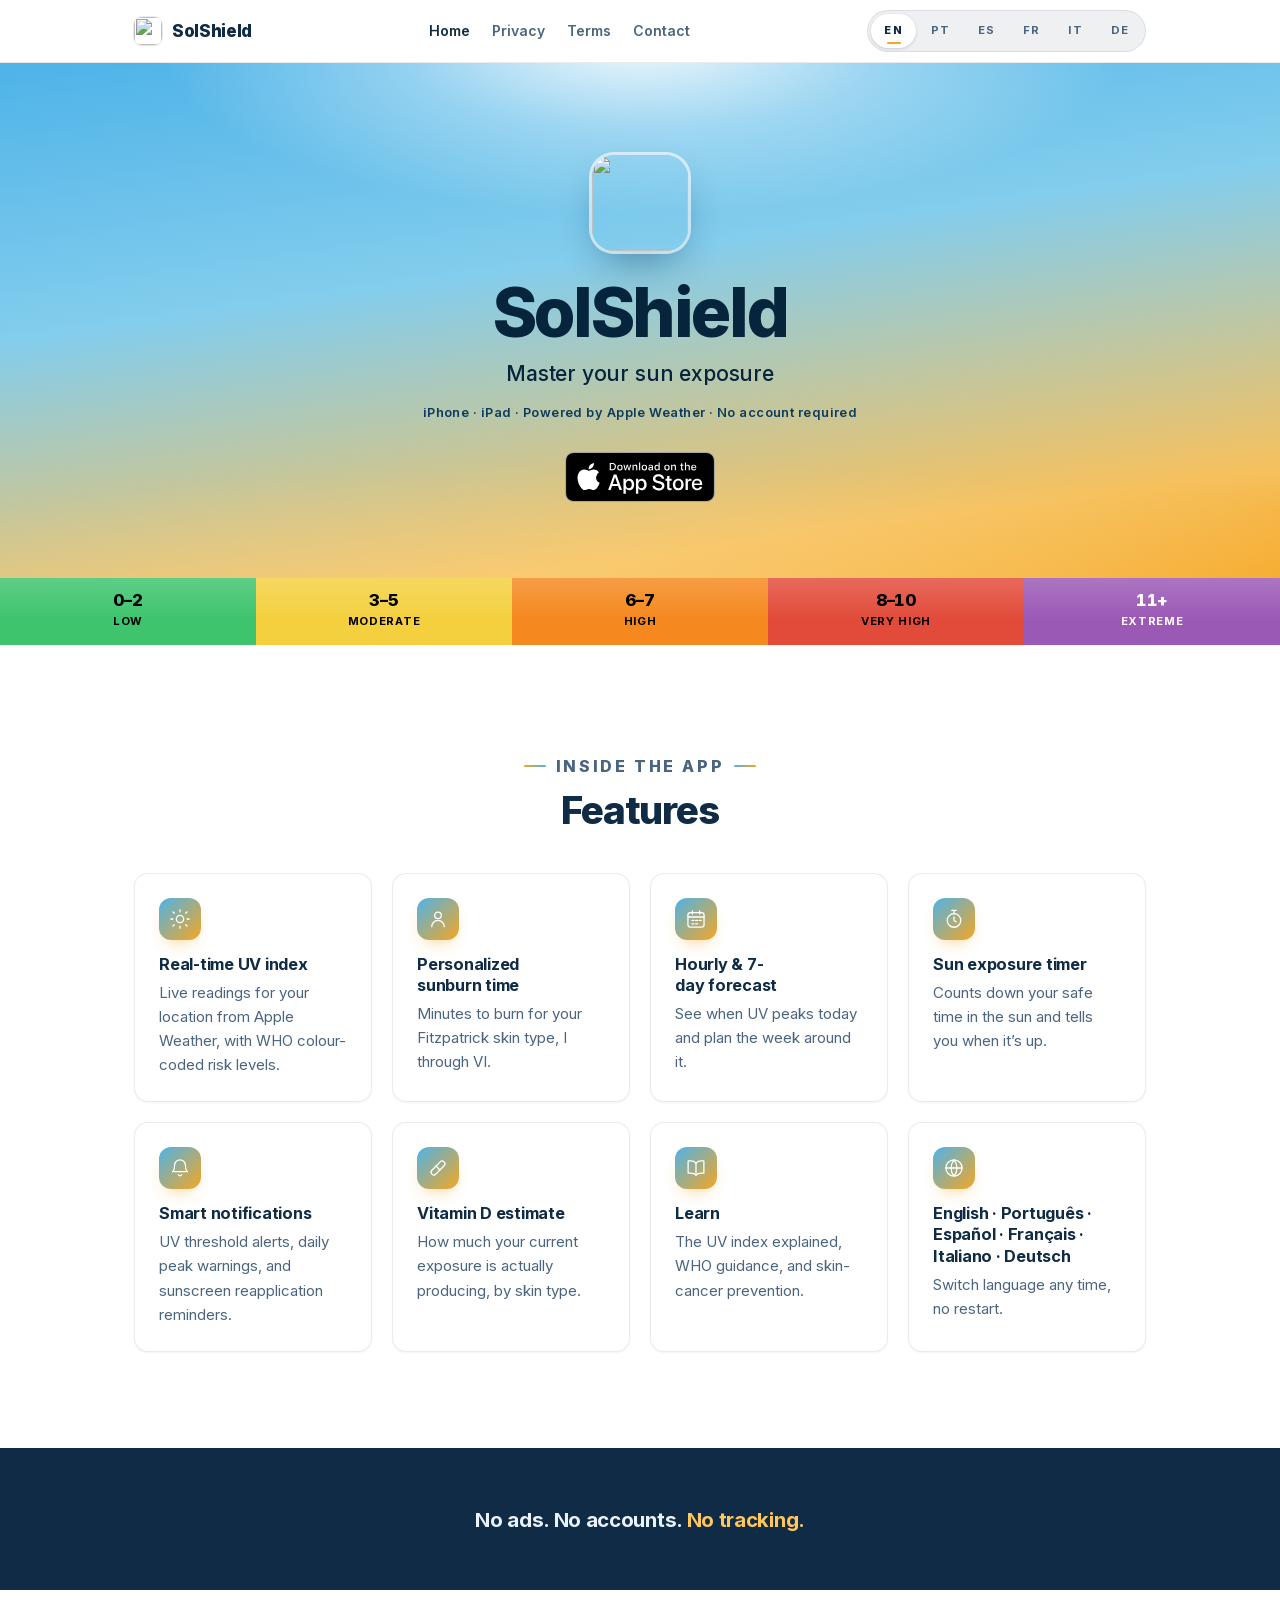
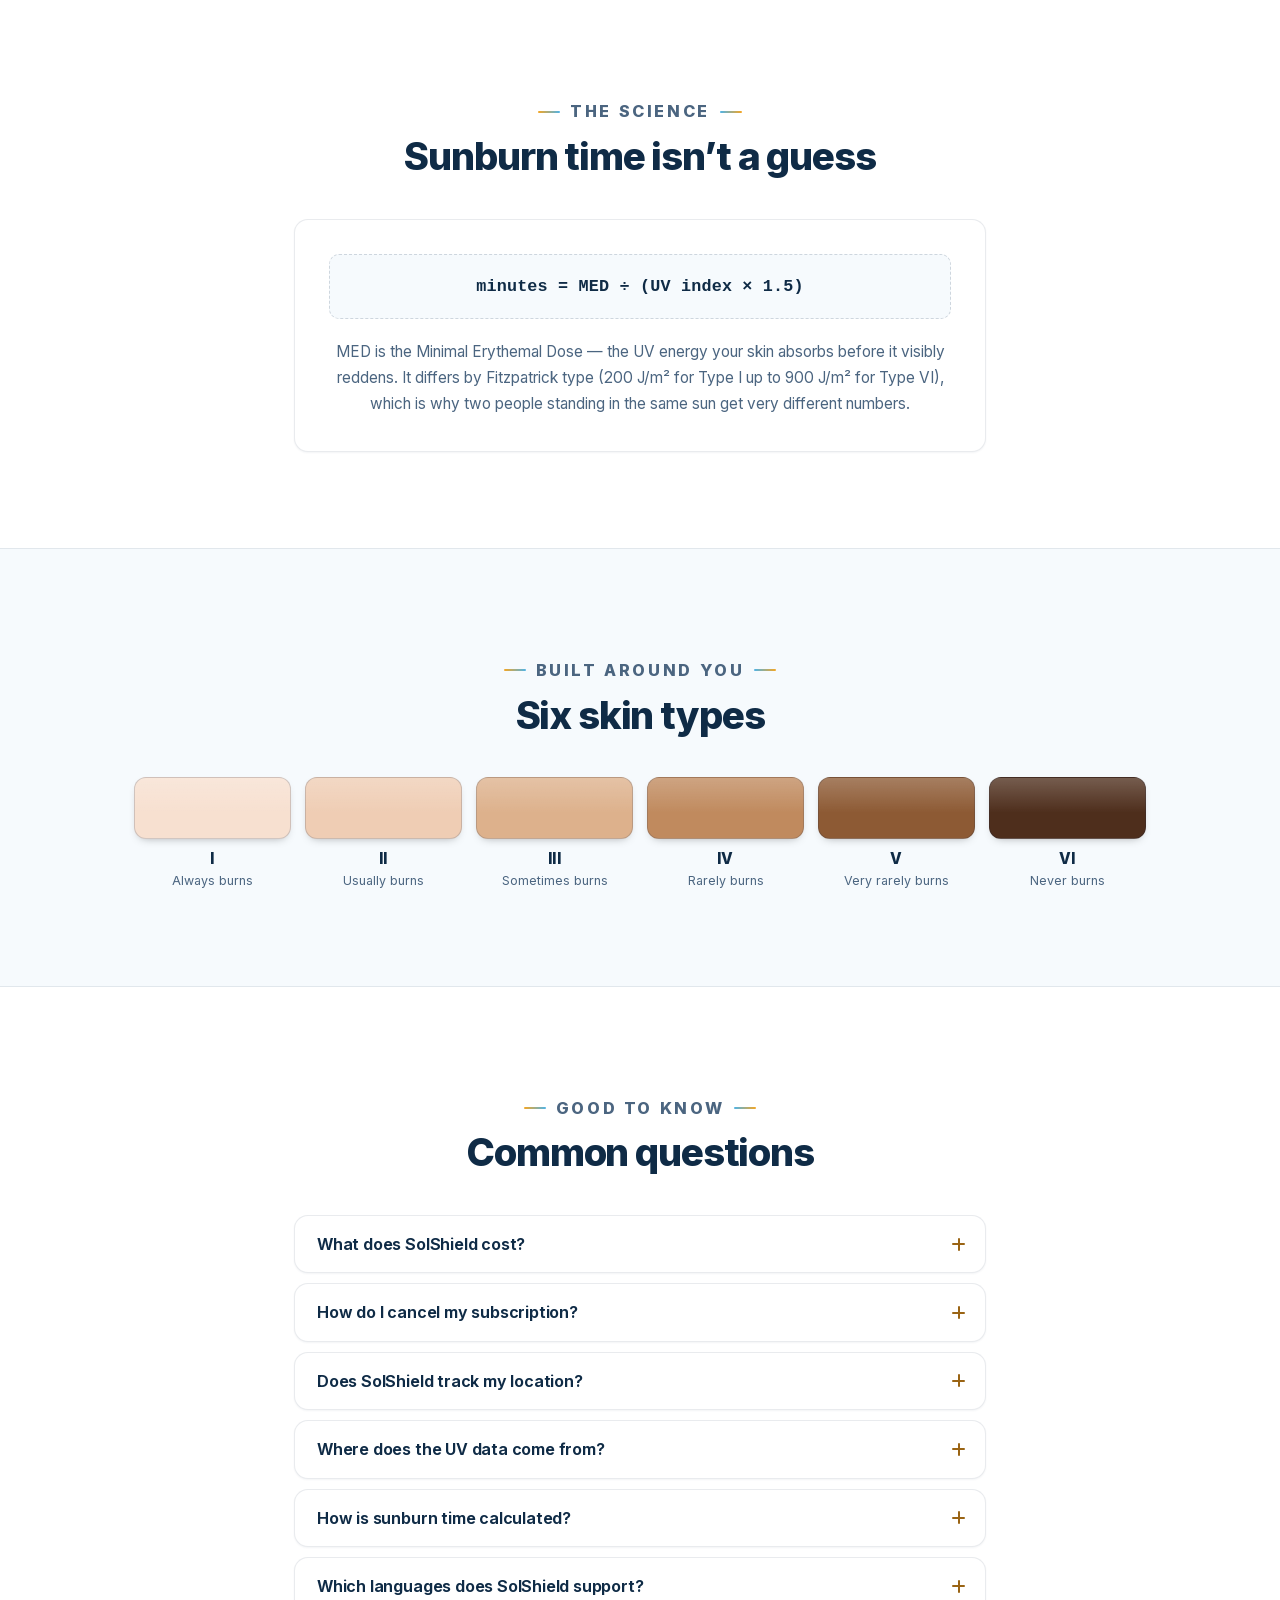
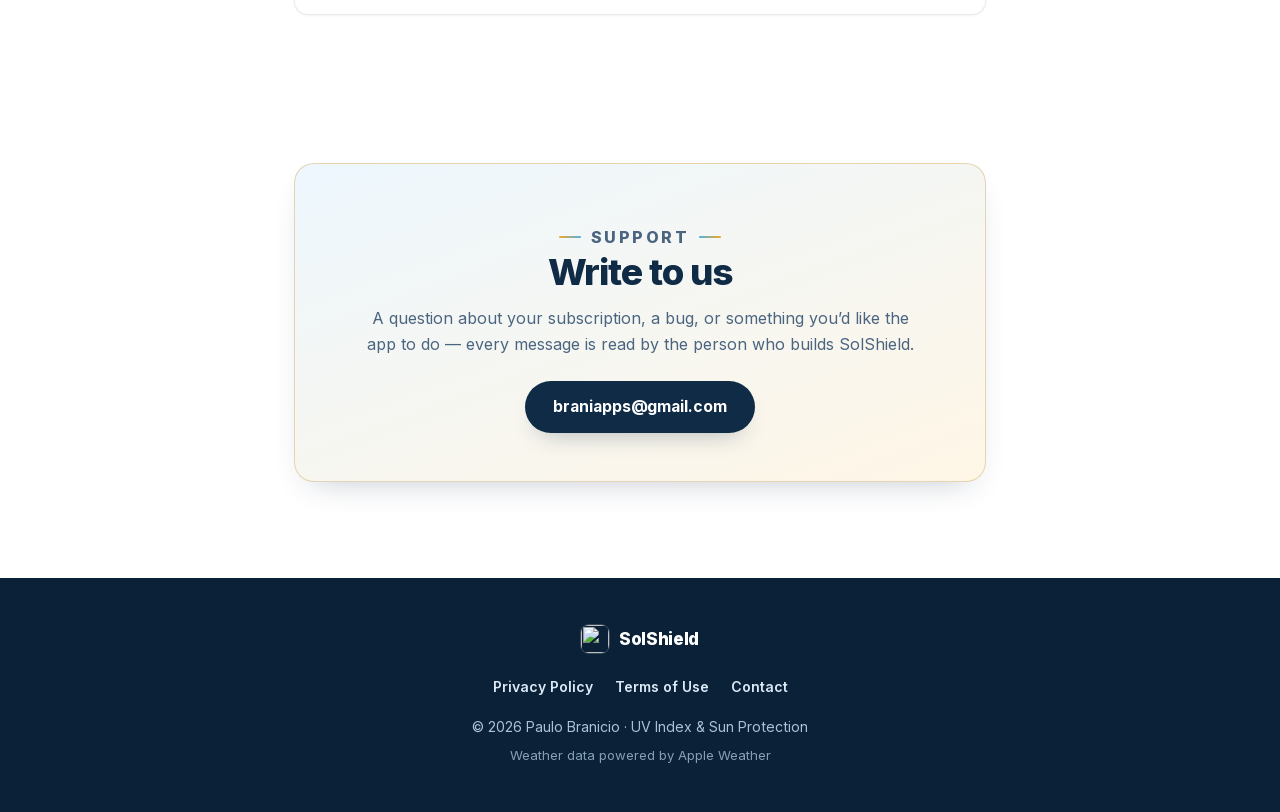
==== commit b2e474a4: "Add German as the sixth language Every page (home, privacy, terms) gains a German section (#deutsch," ====
--- a/index.html
+++ b/index.html
@@ -4,7 +4,7 @@
   <meta charset="UTF-8">
   <meta name="viewport" content="width=device-width, initial-scale=1.0">
   <title>SolShield — UV Index &amp; Sun Protection</title>
-  <meta name="description" content="Real-time UV index, personalized sunburn time for your skin type, and a 7-day forecast. Powered by Apple Weather. English, Portuguese, Spanish, French and Italian.">
+  <meta name="description" content="Real-time UV index, personalized sunburn time for your skin type, and a 7-day forecast. Powered by Apple Weather. English, Portuguese, Spanish, French, Italian and German.">
   <link rel="stylesheet" href="styles.css">
   <link rel="icon" href="app-icon.png">
   <script src="site.js" defer></script>
@@ -13,27 +13,28 @@
 
 <!-- Chrome: lives outside every [data-lang] section, so its text is swapped by
      site.js from the data-i18n-* attributes rather than by duplication. -->
-<a class="skip-link" href="#main" data-i18n-en="Skip to content" data-i18n-pt="Ir para o conteúdo" data-i18n-es="Ir al contenido" data-i18n-fr="Aller au contenu" data-i18n-it="Vai al contenuto">Skip to content</a>
+<a class="skip-link" href="#main" data-i18n-en="Skip to content" data-i18n-pt="Ir para o conteúdo" data-i18n-es="Ir al contenido" data-i18n-fr="Aller au contenu" data-i18n-it="Vai al contenuto" data-i18n-de="Zum Inhalt springen">Skip to content</a>
 
 <header class="nav">
   <div class="wrap">
     <a class="brand" href="index.html"><img class="brand-mark" src="app-icon.png" alt="">SolShield</a>
-    <nav class="nav-links" aria-label="Main" data-i18n-aria-en="Main" data-i18n-aria-pt="Principal" data-i18n-aria-es="Principal" data-i18n-aria-fr="Principale" data-i18n-aria-it="Principale">
-      <a href="index.html" aria-current="page" data-i18n-en="Home" data-i18n-pt="Início" data-i18n-es="Inicio" data-i18n-fr="Accueil" data-i18n-it="Home">Home</a>
-      <a href="privacy.html" data-i18n-en="Privacy" data-i18n-pt="Privacidade" data-i18n-es="Privacidad" data-i18n-fr="Confidentialité" data-i18n-it="Privacy">Privacy</a>
-      <a href="terms.html" data-i18n-en="Terms" data-i18n-pt="Termos" data-i18n-es="Términos" data-i18n-fr="Conditions" data-i18n-it="Condizioni">Terms</a>
-      <a href="mailto:braniapps@gmail.com" data-i18n-en="Contact" data-i18n-pt="Contato" data-i18n-es="Contacto" data-i18n-fr="Contact" data-i18n-it="Contatti">Contact</a>
+    <nav class="nav-links" aria-label="Main" data-i18n-aria-en="Main" data-i18n-aria-pt="Principal" data-i18n-aria-es="Principal" data-i18n-aria-fr="Principale" data-i18n-aria-it="Principale" data-i18n-aria-de="Hauptnavigation">
+      <a href="index.html" aria-current="page" data-i18n-en="Home" data-i18n-pt="Início" data-i18n-es="Inicio" data-i18n-fr="Accueil" data-i18n-it="Home" data-i18n-de="Start">Home</a>
+      <a href="privacy.html" data-i18n-en="Privacy" data-i18n-pt="Privacidade" data-i18n-es="Privacidad" data-i18n-fr="Confidentialité" data-i18n-it="Privacy" data-i18n-de="Datenschutz">Privacy</a>
+      <a href="terms.html" data-i18n-en="Terms" data-i18n-pt="Termos" data-i18n-es="Términos" data-i18n-fr="Conditions" data-i18n-it="Condizioni" data-i18n-de="Bedingungen">Terms</a>
+      <a href="mailto:braniapps@gmail.com" data-i18n-en="Contact" data-i18n-pt="Contato" data-i18n-es="Contacto" data-i18n-fr="Contact" data-i18n-it="Contatti" data-i18n-de="Kontakt">Contact</a>
     </nav>
     <!-- site.js stamps aria-selected/aria-controls/tabindex on these at load.
-         The five tab labels stay untranslated: a language's own endonym is
+         The six tab labels stay untranslated: a language's own endonym is
          correct in every locale, and translating them would make the switcher
          harder to use, not easier. -->
-    <div class="langtabs" role="tablist" aria-label="Language" data-i18n-aria-en="Language" data-i18n-aria-pt="Idioma" data-i18n-aria-es="Idioma" data-i18n-aria-fr="Langue" data-i18n-aria-it="Lingua">
+    <div class="langtabs" role="tablist" aria-label="Language" data-i18n-aria-en="Language" data-i18n-aria-pt="Idioma" data-i18n-aria-es="Idioma" data-i18n-aria-fr="Langue" data-i18n-aria-it="Lingua" data-i18n-aria-de="Sprache">
       <button type="button" role="tab" class="langtab" data-lang-target="en" aria-label="English">EN</button>
       <button type="button" role="tab" class="langtab" data-lang-target="pt" aria-label="Português">PT</button>
       <button type="button" role="tab" class="langtab" data-lang-target="es" aria-label="Español">ES</button>
       <button type="button" role="tab" class="langtab" data-lang-target="fr" aria-label="Français">FR</button>
       <button type="button" role="tab" class="langtab" data-lang-target="it" aria-label="Italiano">IT</button>
+      <button type="button" role="tab" class="langtab" data-lang-target="de" aria-label="Deutsch">DE</button>
     </div>
   </div>
 </header>
@@ -42,7 +43,7 @@
 
   <!-- ============================================================ ENGLISH ==
        site.js stamps role="tabpanel", id, and aria-hidden on this element.
-       Never hand-author those. Portuguese, Spanish, French and Italian are exact
+       Never hand-author those. Portuguese, Spanish, French, Italian and German are exact
        copies of this block with data-lang / lang / aria-label and the copy swapped.
   -->
   <section data-lang="en" lang="en" aria-label="English">
@@ -133,7 +134,7 @@
 
           <article class="feature" data-rise>
             <div class="ico"><svg viewBox="0 0 24 24" width="24" height="24" fill="none" stroke="currentColor" stroke-width="1.4" stroke-linecap="round" stroke-linejoin="round" aria-hidden="true"><circle cx="12" cy="12" r="8.8"/><path d="M3.2 12h17.6"/><path d="M12 3.2a13.6 13.6 0 0 1 0 17.6 13.6 13.6 0 0 1 0-17.6z"/></svg></div>
-            <h3>English&nbsp;· Português&nbsp;· Español&nbsp;· Français&nbsp;· Italiano</h3>
+            <h3>English&nbsp;· Português&nbsp;· Español&nbsp;· Français&nbsp;· Italiano&nbsp;· Deutsch</h3>
             <p>Switch language any time, no restart.</p>
           </article>
 
@@ -218,7 +219,7 @@
 
           <details>
             <summary>Which languages does SolShield support?</summary>
-            <p>English, Portuguese, Spanish, French and Italian. Switch at any time in the app’s Settings — no restart needed.</p>
+            <p>English, Portuguese, Spanish, French, Italian and German. Switch at any time in the app’s Settings — no restart needed.</p>
           </details>
 
         </div>
@@ -242,9 +243,9 @@
       <div class="wrap">
         <a class="brand" href="index.html"><img class="brand-mark" src="app-icon.png" alt="">SolShield</a>
         <nav class="foot-links" aria-label="Footer">
-          <a href="privacy.html" data-i18n-en="Privacy Policy" data-i18n-pt="Política de Privacidade" data-i18n-es="Política de Privacidad" data-i18n-fr="Politique de confidentialité" data-i18n-it="Informativa sulla privacy">Privacy Policy</a>
-          <a href="terms.html" data-i18n-en="Terms of Use" data-i18n-pt="Termos de Uso" data-i18n-es="Términos de Uso" data-i18n-fr="Conditions d’utilisation" data-i18n-it="Condizioni d’uso">Terms of Use</a>
-          <a href="mailto:braniapps@gmail.com" data-i18n-en="Contact" data-i18n-pt="Contato" data-i18n-es="Contacto" data-i18n-fr="Contact" data-i18n-it="Contatti">Contact</a>
+          <a href="privacy.html" data-i18n-en="Privacy Policy" data-i18n-pt="Política de Privacidade" data-i18n-es="Política de Privacidad" data-i18n-fr="Politique de confidentialité" data-i18n-it="Informativa sulla privacy" data-i18n-de="Datenschutzerklärung">Privacy Policy</a>
+          <a href="terms.html" data-i18n-en="Terms of Use" data-i18n-pt="Termos de Uso" data-i18n-es="Términos de Uso" data-i18n-fr="Conditions d’utilisation" data-i18n-it="Condizioni d’uso" data-i18n-de="Nutzungsbedingungen">Terms of Use</a>
+          <a href="mailto:braniapps@gmail.com" data-i18n-en="Contact" data-i18n-pt="Contato" data-i18n-es="Contacto" data-i18n-fr="Contact" data-i18n-it="Contatti" data-i18n-de="Kontakt">Contact</a>
         </nav>
         <p class="cr">© 2026 Paulo Branicio · UV Index &amp; Sun Protection</p>
         <p class="attr">Weather data powered by Apple Weather</p>
@@ -254,13 +255,13 @@
   </section>
 
   <!-- ======================================================== /ENGLISH ==
-       The four sections below are structural clones of the block above:
+       The five sections below are structural clones of the block above:
        same elements, classes, data-rise flags and inline SVGs, with only the
        copy, the App Store badge and the section's own data-lang / id / lang /
        aria-label changed. The rationale comments are not repeated — read them
        once, in English. parity.py enforces the equivalence.
 
-       id="portugues", id="espanol", id="francais" and id="italiano" are the
+       id="portugues", id="espanol", id="francais", id="italiano" and id="deutsch" are the
        only hand-authored ids on the page: they are the deep-link anchors site.js maps to a language, and it
        honours an existing id (`if (!s.id)`). role="tabpanel", aria-controls
        and aria-hidden are still stamped at runtime and must not appear here.
@@ -346,7 +347,7 @@
 
           <article class="feature" data-rise>
             <div class="ico"><svg viewBox="0 0 24 24" width="24" height="24" fill="none" stroke="currentColor" stroke-width="1.4" stroke-linecap="round" stroke-linejoin="round" aria-hidden="true"><circle cx="12" cy="12" r="8.8"/><path d="M3.2 12h17.6"/><path d="M12 3.2a13.6 13.6 0 0 1 0 17.6 13.6 13.6 0 0 1 0-17.6z"/></svg></div>
-            <h3>English&nbsp;· Português&nbsp;· Español&nbsp;· Français&nbsp;· Italiano</h3>
+            <h3>English&nbsp;· Português&nbsp;· Español&nbsp;· Français&nbsp;· Italiano&nbsp;· Deutsch</h3>
             <p>Troque de idioma quando quiser, sem reiniciar.</p>
           </article>
 
@@ -427,7 +428,7 @@
 
           <details>
             <summary>Quais idiomas o SolShield oferece?</summary>
-            <p>Inglês, português, espanhol, francês e italiano. Troque a qualquer momento nos Ajustes do aplicativo — sem precisar reiniciar.</p>
+            <p>Inglês, português, espanhol, francês, italiano e alemão. Troque a qualquer momento nos Ajustes do aplicativo — sem precisar reiniciar.</p>
           </details>
 
         </div>
@@ -451,9 +452,9 @@
       <div class="wrap">
         <a class="brand" href="index.html"><img class="brand-mark" src="app-icon.png" alt="">SolShield</a>
         <nav class="foot-links" aria-label="Rodapé">
-          <a href="privacy.html" data-i18n-en="Privacy Policy" data-i18n-pt="Política de Privacidade" data-i18n-es="Política de Privacidad" data-i18n-fr="Politique de confidentialité" data-i18n-it="Informativa sulla privacy">Política de Privacidade</a>
-          <a href="terms.html" data-i18n-en="Terms of Use" data-i18n-pt="Termos de Uso" data-i18n-es="Términos de Uso" data-i18n-fr="Conditions d’utilisation" data-i18n-it="Condizioni d’uso">Termos de Uso</a>
-          <a href="mailto:braniapps@gmail.com" data-i18n-en="Contact" data-i18n-pt="Contato" data-i18n-es="Contacto" data-i18n-fr="Contact" data-i18n-it="Contatti">Contato</a>
+          <a href="privacy.html" data-i18n-en="Privacy Policy" data-i18n-pt="Política de Privacidade" data-i18n-es="Política de Privacidad" data-i18n-fr="Politique de confidentialité" data-i18n-it="Informativa sulla privacy" data-i18n-de="Datenschutzerklärung">Política de Privacidade</a>
+          <a href="terms.html" data-i18n-en="Terms of Use" data-i18n-pt="Termos de Uso" data-i18n-es="Términos de Uso" data-i18n-fr="Conditions d’utilisation" data-i18n-it="Condizioni d’uso" data-i18n-de="Nutzungsbedingungen">Termos de Uso</a>
+          <a href="mailto:braniapps@gmail.com" data-i18n-en="Contact" data-i18n-pt="Contato" data-i18n-es="Contacto" data-i18n-fr="Contact" data-i18n-it="Contatti" data-i18n-de="Kontakt">Contato</a>
         </nav>
         <p class="cr">© 2026 Paulo Branicio · Índice UV e Proteção Solar</p>
         <p class="attr">Dados meteorológicos desenvolvidos com Apple Weather</p>
@@ -541,7 +542,7 @@
 
           <article class="feature" data-rise>
             <div class="ico"><svg viewBox="0 0 24 24" width="24" height="24" fill="none" stroke="currentColor" stroke-width="1.4" stroke-linecap="round" stroke-linejoin="round" aria-hidden="true"><circle cx="12" cy="12" r="8.8"/><path d="M3.2 12h17.6"/><path d="M12 3.2a13.6 13.6 0 0 1 0 17.6 13.6 13.6 0 0 1 0-17.6z"/></svg></div>
-            <h3>English&nbsp;· Português&nbsp;· Español&nbsp;· Français&nbsp;· Italiano</h3>
+            <h3>English&nbsp;· Português&nbsp;· Español&nbsp;· Français&nbsp;· Italiano&nbsp;· Deutsch</h3>
             <p>Cambie de idioma cuando quiera, sin reiniciar.</p>
           </article>
 
@@ -622,7 +623,7 @@
 
           <details>
             <summary>¿Qué idiomas admite SolShield?</summary>
-            <p>Inglés, portugués, español, francés e italiano. Cambie en cualquier momento en los Ajustes de la aplicación — sin necesidad de reiniciar.</p>
+            <p>Inglés, portugués, español, francés, italiano y alemán. Cambie en cualquier momento en los Ajustes de la aplicación — sin necesidad de reiniciar.</p>
           </details>
 
         </div>
@@ -646,9 +647,9 @@
       <div class="wrap">
         <a class="brand" href="index.html"><img class="brand-mark" src="app-icon.png" alt="">SolShield</a>
         <nav class="foot-links" aria-label="Pie de página">
-          <a href="privacy.html" data-i18n-en="Privacy Policy" data-i18n-pt="Política de Privacidade" data-i18n-es="Política de Privacidad" data-i18n-fr="Politique de confidentialité" data-i18n-it="Informativa sulla privacy">Política de Privacidad</a>
-          <a href="terms.html" data-i18n-en="Terms of Use" data-i18n-pt="Termos de Uso" data-i18n-es="Términos de Uso" data-i18n-fr="Conditions d’utilisation" data-i18n-it="Condizioni d’uso">Términos de Uso</a>
-          <a href="mailto:braniapps@gmail.com" data-i18n-en="Contact" data-i18n-pt="Contato" data-i18n-es="Contacto" data-i18n-fr="Contact" data-i18n-it="Contatti">Contacto</a>
+          <a href="privacy.html" data-i18n-en="Privacy Policy" data-i18n-pt="Política de Privacidade" data-i18n-es="Política de Privacidad" data-i18n-fr="Politique de confidentialité" data-i18n-it="Informativa sulla privacy" data-i18n-de="Datenschutzerklärung">Política de Privacidad</a>
+          <a href="terms.html" data-i18n-en="Terms of Use" data-i18n-pt="Termos de Uso" data-i18n-es="Términos de Uso" data-i18n-fr="Conditions d’utilisation" data-i18n-it="Condizioni d’uso" data-i18n-de="Nutzungsbedingungen">Términos de Uso</a>
+          <a href="mailto:braniapps@gmail.com" data-i18n-en="Contact" data-i18n-pt="Contato" data-i18n-es="Contacto" data-i18n-fr="Contact" data-i18n-it="Contatti" data-i18n-de="Kontakt">Contacto</a>
         </nav>
         <p class="cr">© 2026 Paulo Branicio · Índice UV y Protección Solar</p>
         <p class="attr">Datos meteorológicos desarrollados con Apple Weather</p>
@@ -736,7 +737,7 @@
 
           <article class="feature" data-rise>
             <div class="ico"><svg viewBox="0 0 24 24" width="24" height="24" fill="none" stroke="currentColor" stroke-width="1.4" stroke-linecap="round" stroke-linejoin="round" aria-hidden="true"><circle cx="12" cy="12" r="8.8"/><path d="M3.2 12h17.6"/><path d="M12 3.2a13.6 13.6 0 0 1 0 17.6 13.6 13.6 0 0 1 0-17.6z"/></svg></div>
-            <h3>English&nbsp;· Português&nbsp;· Español&nbsp;· Français&nbsp;· Italiano</h3>
+            <h3>English&nbsp;· Português&nbsp;· Español&nbsp;· Français&nbsp;· Italiano&nbsp;· Deutsch</h3>
             <p>Changez de langue à tout moment, sans redémarrer.</p>
           </article>
 
@@ -817,7 +818,7 @@
 
           <details>
             <summary>Quelles langues SolShield prend-il en charge&nbsp;?</summary>
-            <p>Anglais, portugais, espagnol, français et italien. Changez de langue à tout moment dans les Réglages de l’app — sans redémarrage.</p>
+            <p>Anglais, portugais, espagnol, français, italien et allemand. Changez de langue à tout moment dans les Réglages de l’app — sans redémarrage.</p>
           </details>
 
         </div>
@@ -841,9 +842,9 @@
       <div class="wrap">
         <a class="brand" href="index.html"><img class="brand-mark" src="app-icon.png" alt="">SolShield</a>
         <nav class="foot-links" aria-label="Pied de page">
-          <a href="privacy.html" data-i18n-en="Privacy Policy" data-i18n-pt="Política de Privacidade" data-i18n-es="Política de Privacidad" data-i18n-fr="Politique de confidentialité" data-i18n-it="Informativa sulla privacy">Politique de confidentialité</a>
-          <a href="terms.html" data-i18n-en="Terms of Use" data-i18n-pt="Termos de Uso" data-i18n-es="Términos de Uso" data-i18n-fr="Conditions d’utilisation" data-i18n-it="Condizioni d’uso">Conditions d’utilisation</a>
-          <a href="mailto:braniapps@gmail.com" data-i18n-en="Contact" data-i18n-pt="Contato" data-i18n-es="Contacto" data-i18n-fr="Contact" data-i18n-it="Contatti">Contact</a>
+          <a href="privacy.html" data-i18n-en="Privacy Policy" data-i18n-pt="Política de Privacidade" data-i18n-es="Política de Privacidad" data-i18n-fr="Politique de confidentialité" data-i18n-it="Informativa sulla privacy" data-i18n-de="Datenschutzerklärung">Politique de confidentialité</a>
+          <a href="terms.html" data-i18n-en="Terms of Use" data-i18n-pt="Termos de Uso" data-i18n-es="Términos de Uso" data-i18n-fr="Conditions d’utilisation" data-i18n-it="Condizioni d’uso" data-i18n-de="Nutzungsbedingungen">Conditions d’utilisation</a>
+          <a href="mailto:braniapps@gmail.com" data-i18n-en="Contact" data-i18n-pt="Contato" data-i18n-es="Contacto" data-i18n-fr="Contact" data-i18n-it="Contatti" data-i18n-de="Kontakt">Contact</a>
         </nav>
         <p class="cr">© 2026 Paulo Branicio · Indice UV et protection solaire</p>
         <p class="attr">Données météo fournies par Apple Weather</p>
@@ -931,7 +932,7 @@
 
           <article class="feature" data-rise>
             <div class="ico"><svg viewBox="0 0 24 24" width="24" height="24" fill="none" stroke="currentColor" stroke-width="1.4" stroke-linecap="round" stroke-linejoin="round" aria-hidden="true"><circle cx="12" cy="12" r="8.8"/><path d="M3.2 12h17.6"/><path d="M12 3.2a13.6 13.6 0 0 1 0 17.6 13.6 13.6 0 0 1 0-17.6z"/></svg></div>
-            <h3>English&nbsp;· Português&nbsp;· Español&nbsp;· Français&nbsp;· Italiano</h3>
+            <h3>English&nbsp;· Português&nbsp;· Español&nbsp;· Français&nbsp;· Italiano&nbsp;· Deutsch</h3>
             <p>Cambia lingua quando vuoi, senza riavviare.</p>
           </article>
 
@@ -1012,7 +1013,7 @@
 
           <details>
             <summary>Quali lingue supporta SolShield?</summary>
-            <p>Inglese, portoghese, spagnolo, francese e italiano. Cambia lingua in qualsiasi momento nelle Impostazioni dell’app — senza bisogno di riavviare.</p>
+            <p>Inglese, portoghese, spagnolo, francese, italiano e tedesco. Cambia lingua in qualsiasi momento nelle Impostazioni dell’app — senza bisogno di riavviare.</p>
           </details>
 
         </div>
@@ -1036,9 +1037,9 @@
       <div class="wrap">
         <a class="brand" href="index.html"><img class="brand-mark" src="app-icon.png" alt="">SolShield</a>
         <nav class="foot-links" aria-label="Piè di pagina">
-          <a href="privacy.html" data-i18n-en="Privacy Policy" data-i18n-pt="Política de Privacidade" data-i18n-es="Política de Privacidad" data-i18n-fr="Politique de confidentialité" data-i18n-it="Informativa sulla privacy">Informativa sulla privacy</a>
-          <a href="terms.html" data-i18n-en="Terms of Use" data-i18n-pt="Termos de Uso" data-i18n-es="Términos de Uso" data-i18n-fr="Conditions d’utilisation" data-i18n-it="Condizioni d’uso">Condizioni d’uso</a>
-          <a href="mailto:braniapps@gmail.com" data-i18n-en="Contact" data-i18n-pt="Contato" data-i18n-es="Contacto" data-i18n-fr="Contact" data-i18n-it="Contatti">Contatti</a>
+          <a href="privacy.html" data-i18n-en="Privacy Policy" data-i18n-pt="Política de Privacidade" data-i18n-es="Política de Privacidad" data-i18n-fr="Politique de confidentialité" data-i18n-it="Informativa sulla privacy" data-i18n-de="Datenschutzerklärung">Informativa sulla privacy</a>
+          <a href="terms.html" data-i18n-en="Terms of Use" data-i18n-pt="Termos de Uso" data-i18n-es="Términos de Uso" data-i18n-fr="Conditions d’utilisation" data-i18n-it="Condizioni d’uso" data-i18n-de="Nutzungsbedingungen">Condizioni d’uso</a>
+          <a href="mailto:braniapps@gmail.com" data-i18n-en="Contact" data-i18n-pt="Contato" data-i18n-es="Contacto" data-i18n-fr="Contact" data-i18n-it="Contatti" data-i18n-de="Kontakt">Contatti</a>
         </nav>
         <p class="cr">© 2026 Paulo Branicio · Indice UV e protezione solare</p>
         <p class="attr">Dati meteo forniti da Apple Weather</p>
@@ -1047,6 +1048,201 @@
 
   </section>
 
+  <section data-lang="de" id="deutsch" lang="de-DE" aria-label="Deutsch">
+
+    <!-- 1. hero -->
+    <header class="hero">
+      <div class="wrap">
+        <img class="hero-icon" src="app-icon.png" alt="" width="96" height="96" data-rise>
+        <h1>SolShield</h1>
+        <p class="hero-tagline" data-rise>Behalte deine UV-Belastung im Griff</p>
+        <p class="hero-meta" data-rise>iPhone · iPad · Daten von Apple Weather · Kein Konto erforderlich</p>
+        <div class="badges" data-rise>
+          <a href="https://apps.apple.com/app/apple-store/id6757956272">
+            <img class="as" src="badges/app-store-de-de.svg" alt="Laden im App Store">
+          </a>
+        </div>
+      </div>
+    </header>
+
+    <!-- 2. WHO UV scale -->
+    <div class="uv-ribbon">
+      <div data-uv="low"><b>0–2</b><i>Niedrig</i></div>
+      <div data-uv="moderate"><b>3–5</b><i>Mittel</i></div>
+      <div data-uv="high"><b>6–7</b><i>Hoch</i></div>
+      <div data-uv="veryhigh"><b>8–10</b><i>Sehr hoch</i></div>
+      <div data-uv="extreme"><b>11+</b><i>Extrem</i></div>
+    </div>
+
+    <!-- 3. features -->
+    <section class="block">
+      <div class="wrap">
+        <div class="section-head center">
+          <p class="kicker">In der App</p>
+          <h2>Funktionen</h2>
+        </div>
+        <div class="grid">
+
+          <article class="feature" data-rise>
+            <div class="ico"><svg viewBox="0 0 24 24" width="24" height="24" fill="none" stroke="currentColor" stroke-width="1.4" stroke-linecap="round" stroke-linejoin="round" aria-hidden="true"><circle cx="12" cy="12" r="4"/><path d="M12 2v2.2M12 19.8V22M4.2 4.2l1.6 1.6M18.2 18.2l1.6 1.6M2 12h2.2M19.8 12H22M4.2 19.8l1.6-1.6M18.2 5.8l1.6-1.6"/></svg></div>
+            <h3>UV-Index in Echtzeit</h3>
+            <p>Aktuelle Werte für deinen Standort von Apple Weather, mit den farblich gekennzeichneten Risikostufen der WHO.</p>
+          </article>
+
+          <article class="feature" data-rise>
+            <div class="ico"><svg viewBox="0 0 24 24" width="24" height="24" fill="none" stroke="currentColor" stroke-width="1.4" stroke-linecap="round" stroke-linejoin="round" aria-hidden="true"><circle cx="12" cy="8" r="3.6"/><path d="M5.2 20.4a6.8 6.8 0 0 1 13.6 0"/></svg></div>
+            <h3>Deine Zeit bis Sonnenbrand</h3>
+            <p>Die Minuten bis zum Sonnenbrand für deinen Hauttyp nach Fitzpatrick, von I bis VI.</p>
+          </article>
+
+          <article class="feature" data-rise>
+            <div class="ico"><svg viewBox="0 0 24 24" width="24" height="24" fill="none" stroke="currentColor" stroke-width="1.4" stroke-linecap="round" stroke-linejoin="round" aria-hidden="true"><rect x="3.2" y="5" width="17.6" height="15.8" rx="2.6"/><path d="M3.2 9.8h17.6M8 3.2v3.4M16 3.2v3.4M7.6 13.6h2.2M11.6 13.6h2.2M15.6 13.6h2.2M7.6 17.2h2.2M11.6 17.2h2.2"/></svg></div>
+            <h3>Vorhersage stündlich und für 7&nbsp;Tage</h3>
+            <p>Sieh, wann der UV-Index heute am höchsten ist, und plane deine Woche danach.</p>
+          </article>
+
+          <article class="feature" data-rise>
+            <div class="ico"><svg viewBox="0 0 24 24" width="24" height="24" fill="none" stroke="currentColor" stroke-width="1.4" stroke-linecap="round" stroke-linejoin="round" aria-hidden="true"><circle cx="12" cy="13.6" r="7.4"/><path d="M12 9.8v3.8l2.6 1.6M9.6 2.6h4.8M12 2.6v3.6"/></svg></div>
+            <h3>Sonnen-Timer</h3>
+            <p>Zählt die Zeit herunter, die du sicher in der Sonne verbringen kannst, und sagt dir Bescheid, wenn sie abgelaufen ist.</p>
+          </article>
+
+          <article class="feature" data-rise>
+            <div class="ico"><svg viewBox="0 0 24 24" width="24" height="24" fill="none" stroke="currentColor" stroke-width="1.4" stroke-linecap="round" stroke-linejoin="round" aria-hidden="true"><path d="M18 9.2a6 6 0 1 0-12 0c0 5.4-2.2 6.8-2.2 6.8h16.4S18 14.6 18 9.2z"/><path d="M13.8 19.4a2 2 0 0 1-3.6 0"/></svg></div>
+            <h3>Intelligente Mitteilungen</h3>
+            <p>Warnungen bei UV-Schwellenwerten, Hinweise auf den täglichen Höchstwert und Erinnerungen zum Nachcremen.</p>
+          </article>
+
+          <article class="feature" data-rise>
+            <div class="ico"><svg viewBox="0 0 24 24" width="24" height="24" fill="none" stroke="currentColor" stroke-width="1.4" stroke-linecap="round" stroke-linejoin="round" aria-hidden="true"><rect x="2.6" y="9" width="18.8" height="6" rx="3" transform="rotate(-45 12 12)"/><path d="M9.9 9.9 14.1 14.1"/></svg></div>
+            <h3>Vitamin-D-Schätzung</h3>
+            <p>Wie viel Vitamin D du bei deiner aktuellen Sonnenexposition tatsächlich bildest, je nach Hauttyp.</p>
+          </article>
+
+          <article class="feature" data-rise>
+            <div class="ico"><svg viewBox="0 0 24 24" width="24" height="24" fill="none" stroke="currentColor" stroke-width="1.4" stroke-linecap="round" stroke-linejoin="round" aria-hidden="true"><path d="M12 6.6C10.7 5.1 8.7 4.3 6.2 4.3H3.4v13.2h2.8c2.5 0 4.5.8 5.8 2.2 1.3-1.4 3.3-2.2 5.8-2.2h2.8V4.3h-2.8c-2.5 0-4.5.8-5.8 2.3z"/><path d="M12 6.6v13.1"/></svg></div>
+            <h3>Wissen</h3>
+            <p>Der UV-Index erklärt, die Empfehlungen der WHO und die Vorbeugung gegen Hautkrebs.</p>
+          </article>
+
+          <article class="feature" data-rise>
+            <div class="ico"><svg viewBox="0 0 24 24" width="24" height="24" fill="none" stroke="currentColor" stroke-width="1.4" stroke-linecap="round" stroke-linejoin="round" aria-hidden="true"><circle cx="12" cy="12" r="8.8"/><path d="M3.2 12h17.6"/><path d="M12 3.2a13.6 13.6 0 0 1 0 17.6 13.6 13.6 0 0 1 0-17.6z"/></svg></div>
+            <h3>English&nbsp;· Português&nbsp;· Español&nbsp;· Français&nbsp;· Italiano&nbsp;· Deutsch</h3>
+            <p>Wechsle jederzeit die Sprache, ohne Neustart.</p>
+          </article>
+
+        </div>
+      </div>
+    </section>
+
+    <!-- 4. the privacy vow -->
+    <div class="vow">
+      <div class="wrap">Keine Werbung. Kein Konto. <span class="em">Kein Tracking.</span></div>
+    </div>
+
+    <!-- 5. the science -->
+    <section class="block">
+      <div class="wrap narrow">
+        <div class="section-head center">
+          <p class="kicker">Die Wissenschaft dahinter</p>
+          <h2>Die Zeit bis Sonnenbrand ist kein Ratespiel</h2>
+        </div>
+        <div class="sci">
+          <div class="formula">Minuten = MED ÷ (UV-Index × 1,5)</div>
+          <p>MED steht für minimale Erythemdosis – die UV-Energie, die deine Haut aufnimmt, bevor sie sichtbar rot wird. Sie hängt vom Hauttyp nach Fitzpatrick ab (von 200&nbsp;J/m² bei Typ I bis 900&nbsp;J/m² bei Typ VI). Deshalb kommen zwei Menschen, die in derselben Sonne stehen, auf sehr unterschiedliche Werte.</p>
+        </div>
+      </div>
+    </section>
+
+    <!-- 6. Fitzpatrick scale -->
+    <section class="block alt">
+      <div class="wrap">
+        <div class="section-head center">
+          <p class="kicker">Auf dich abgestimmt</p>
+          <h2>Sechs Hauttypen</h2>
+        </div>
+        <div class="skins">
+          <div class="skin"><div class="swatch" data-skin="i"></div><b>I</b><i>Immer Sonnenbrand</i></div>
+          <div class="skin"><div class="swatch" data-skin="ii"></div><b>II</b><i>Meist Sonnenbrand</i></div>
+          <div class="skin"><div class="swatch" data-skin="iii"></div><b>III</b><i>Manchmal Sonnenbrand</i></div>
+          <div class="skin"><div class="swatch" data-skin="iv"></div><b>IV</b><i>Selten Sonnenbrand</i></div>
+          <div class="skin"><div class="swatch" data-skin="v"></div><b>V</b><i>Sehr selten Sonnenbrand</i></div>
+          <div class="skin"><div class="swatch" data-skin="vi"></div><b>VI</b><i>Nie Sonnenbrand</i></div>
+        </div>
+      </div>
+    </section>
+
+    <!-- 7. FAQ -->
+    <section class="block">
+      <div class="wrap narrow">
+        <div class="section-head center">
+          <p class="kicker">Gut zu wissen</p>
+          <h2>Häufige Fragen</h2>
+        </div>
+        <div class="faq">
+
+          <details>
+            <summary>Was kostet SolShield?</summary>
+            <p>SolShield ist eine <a href="terms.html">Abo-App</a>: <strong>$9.99 pro Jahr</strong> oder <strong>$0.99 pro Monat</strong> (USD), jeweils mit einer <strong>kostenlosen Testphase von 7&nbsp;Tagen</strong>. Das Abo schaltet die gesamte App frei – UV-Index in Echtzeit, Vorhersagen, den Sonnen-Timer, Mitteilungen und den Bereich „Wissen“. Wenn du nicht vor dem Ende der Testphase kündigst, geht sie automatisch in ein kostenpflichtiges Abo über.</p>
+          </details>
+
+          <details>
+            <summary>Wie kündige ich mein Abo?</summary>
+            <p>Über Apple, jederzeit. Öffne die App „Einstellungen“ auf deinem iPhone oder iPad, tippe auf deinen Namen, dann auf <strong>Abonnements</strong>, wähle SolShield aus und tippe auf <strong>Abo kündigen</strong>. Die Kündigung wird zum Ende des aktuellen Abrechnungszeitraums wirksam, und bis dahin behältst du den Zugriff. <a href="terms.html">Rückerstattungen</a> wickelt Apple ab, nicht wir.</p>
+          </details>
+
+          <details>
+            <summary>Verfolgt SolShield meinen Standort?</summary>
+            <p>Nein. Dein Standort wird auf deinem Gerät verwendet, um den UV-Index für deinen Aufenthaltsort abzurufen, und die Koordinaten werden nur an Apple WeatherKit gesendet, um genau diese Anfrage zu beantworten. Es gibt keine Konten, keine eigenen Server, keine Analyse-SDKs, keine Werbe-SDKs und <a href="privacy.html">keinerlei Tracking</a>. Gespeicherte Orte und deine Einstellungen bleiben auf deinem Gerät.</p>
+          </details>
+
+          <details>
+            <summary>Woher stammen die UV-Daten?</summary>
+            <p>Von Apple Weather, über Apples Framework WeatherKit. Die Risikostufen folgen den Bereichen des globalen UV-Index (Global Solar UV Index) der WHO – Niedrig 0–2, Mittel 3–5, Hoch 6–7, Sehr hoch 8–10, Extrem 11+.</p>
+          </details>
+
+          <details>
+            <summary>Wie wird die Zeit bis Sonnenbrand berechnet?</summary>
+            <p>Anhand der minimalen Erythemdosis: <strong>Minuten = MED ÷ (UV-Index × 1,5)</strong>. Die MED ist die UV-Energie, die deine Haut aufnimmt, bevor sie sichtbar rot wird, und sie hängt vom Hauttyp nach Fitzpatrick ab – von 200&nbsp;J/m² bei Typ I bis 900&nbsp;J/m² bei Typ VI. Für Hauttyp II bei UV 7 ergibt das 250 ÷ 10,5 ≈ 24&nbsp;Minuten. Unter UV 3 zeigen wir gemäß den Empfehlungen der WHO statt einer Zahl „Geringes Sonnenbrandrisiko“ an. Es handelt sich um Schätzungen für eine durchschnittliche Person, nicht um medizinischen Rat.</p>
+          </details>
+
+          <details>
+            <summary>Welche Sprachen unterstützt SolShield?</summary>
+            <p>Deutsch, Englisch, Französisch, Italienisch, Portugiesisch (Brasilien) und Spanisch. Du kannst die Sprache jederzeit in den Einstellungen der App wechseln – ohne Neustart.</p>
+          </details>
+
+        </div>
+      </div>
+    </section>
+
+    <!-- 8. contact -->
+    <section class="block">
+      <div class="wrap narrow">
+        <div class="contact-card">
+          <p class="kicker">Support</p>
+          <h2>Schreibe uns</h2>
+          <p>Eine Frage zu deinem Abo, ein Fehler oder etwas, das die App können sollte – jede Nachricht liest die Person, die SolShield entwickelt.</p>
+          <a class="mail" href="mailto:braniapps@gmail.com">braniapps@gmail.com</a>
+        </div>
+      </div>
+    </section>
+
+    <!-- 9. footer -->
+    <footer class="foot">
+      <div class="wrap">
+        <a class="brand" href="index.html"><img class="brand-mark" src="app-icon.png" alt="">SolShield</a>
+        <nav class="foot-links" aria-label="Fußzeile">
+          <a href="privacy.html" data-i18n-en="Privacy Policy" data-i18n-pt="Política de Privacidade" data-i18n-es="Política de Privacidad" data-i18n-fr="Politique de confidentialité" data-i18n-it="Informativa sulla privacy" data-i18n-de="Datenschutzerklärung">Datenschutzerklärung</a>
+          <a href="terms.html" data-i18n-en="Terms of Use" data-i18n-pt="Termos de Uso" data-i18n-es="Términos de Uso" data-i18n-fr="Conditions d’utilisation" data-i18n-it="Condizioni d’uso" data-i18n-de="Nutzungsbedingungen">Nutzungsbedingungen</a>
+          <a href="mailto:braniapps@gmail.com" data-i18n-en="Contact" data-i18n-pt="Contato" data-i18n-es="Contacto" data-i18n-fr="Contact" data-i18n-it="Contatti" data-i18n-de="Kontakt">Kontakt</a>
+        </nav>
+        <p class="cr">© 2026 Paulo Branicio · UV-Index und Sonnenschutz</p>
+        <p class="attr">Wetterdaten von Apple Weather</p>
+      </div>
+    </footer>
+
+  </section>
+
 </main>
 
 </body>
--- a/styles.css
+++ b/styles.css
@@ -440,30 +440,45 @@
   background: var(--sun);
 }
 
+/* Six language tabs (DE joined EN/PT/ES/FR/IT on 2026-11-03, SolShield
+   1.3.0) are ~270px at full padding, which no phone row beside the brand
+   has room for, and which pushed French and German onto a second desktop
+   row in the 761-840px band. Every viewport up to 840px therefore gets the
+   compact tab: 8px side padding and tighter tracking, ~203px for all six.
+   It used to be a <=380px-only rule (10px sides); the tab is still ~32px
+   wide and ~30px tall, above the 24px WCAG 2.5.8 target minimum. */
+@media (max-width: 840px) {
+  .langtabs [role="tab"], .langtabs .langtab { padding: 6px 8px 7px; letter-spacing: .04em; }
+}
+
 @media (max-width: 380px) {
   .brand { font-size: .98rem; }
   .brand-mark { width: 24px; height: 24px; border-radius: 7px; }
-  .langtabs [role="tab"], .langtabs .langtab { padding: 6px 10px 7px; letter-spacing: .06em; }
 }
 
 /* Just above the 760px breakpoint the desktop nav is one row of brand, links
-   and five language tabs. French has the longest link labels
-   ("Confidentialité"), and at 761-781px they pushed the tabs onto a second
-   row (84px nav against a 63px --nav-h). A tighter link gap in that band
-   alone keeps every language on one row; the phone layout (<=760px) keeps
-   its own 18px gap. */
+   and six language tabs. French and German have the longest link labels
+   ("Confidentialité", "Datenschutz"), and at 761-781px French pushed the
+   tabs onto a second row (84px nav against a 63px --nav-h). A tighter link
+   gap in that band, plus the compact tabs above (<=840px), keeps every
+   language on one row — measured 63px for all six at 761-1280px on
+   2026-11-03; the phone layout (<=760px) keeps its own 18px gap. German's
+   nav says "Bedingungen", not "Nutzungsbedingungen", for the same reason
+   French says "Conditions": the full title (~150px) cannot fit this row. */
 @media (min-width: 761px) and (max-width: 840px) {
   .nav-links { gap: 14px; }
 }
 
-/* Five language tabs (EN/PT/ES/FR/IT since SolShield 1.2.0) no longer fit
-   beside the brand below 350px: the tablist wraps to a row of its own and
-   the nav becomes three rows, measured 129px at 320-349px (96px at 350px and
-   up). --nav-h follows it, with the same headroom as the 760px breakpoint,
-   so [id]'s scroll-margin-top keeps its allowance. The 360px threshold sits
-   above the measured 349px on purpose: over-estimating --nav-h only adds a
-   little space above an anchored heading, under-estimating hides it. */
-@media (max-width: 360px) {
+/* The six compact language tabs (EN/PT/ES/FR/IT/DE since 2026-11-03) no
+   longer fit beside the brand at 361px and below: the tablist wraps to a row
+   of its own and the nav becomes three rows, measured 129px at 320-361px
+   (96px from 362px up). --nav-h follows it, with the same headroom as the
+   760px breakpoint, so [id]'s scroll-margin-top keeps its allowance. The
+   370px threshold sits above the measured 361px on purpose: over-estimating
+   --nav-h only adds a little space above an anchored heading,
+   under-estimating hides it. (With five tabs the threshold was 360px over a
+   measured 349px.) */
+@media (max-width: 370px) {
   :root { --nav-h: 131px; }
 }
 
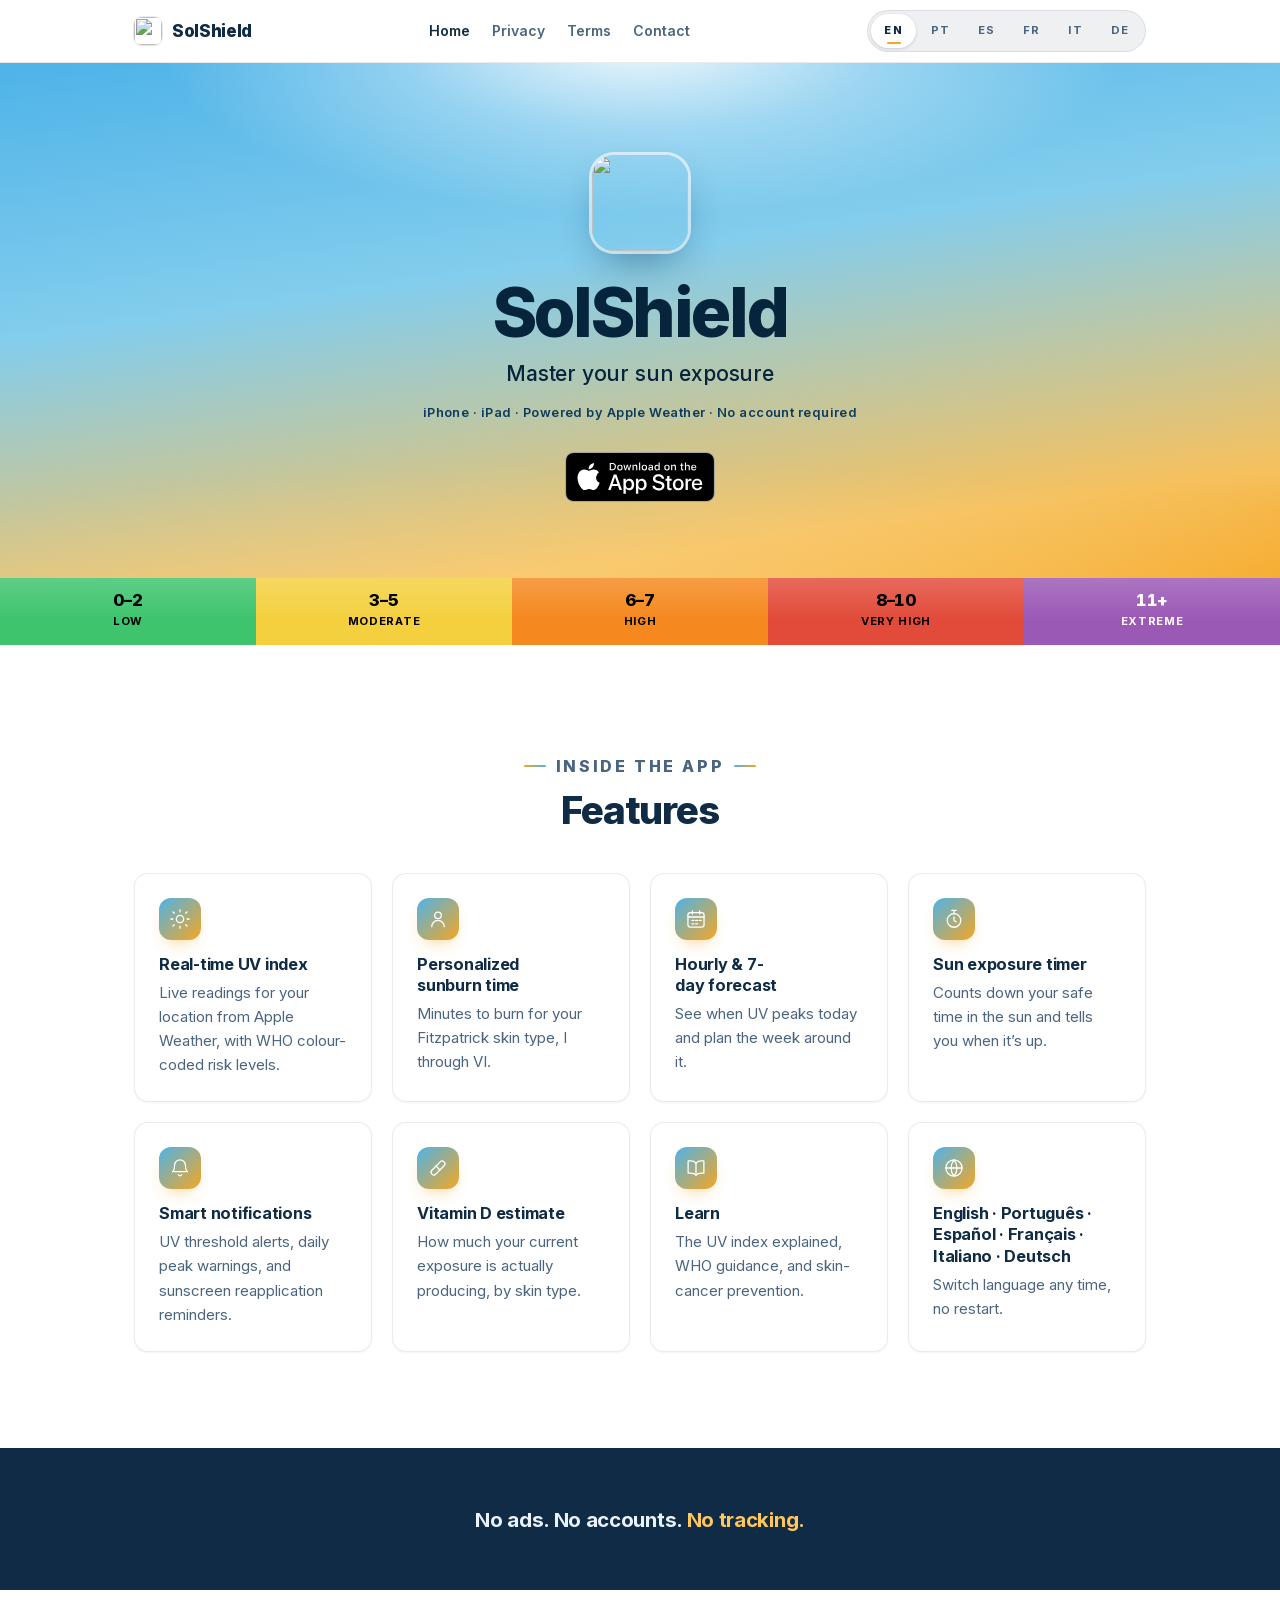
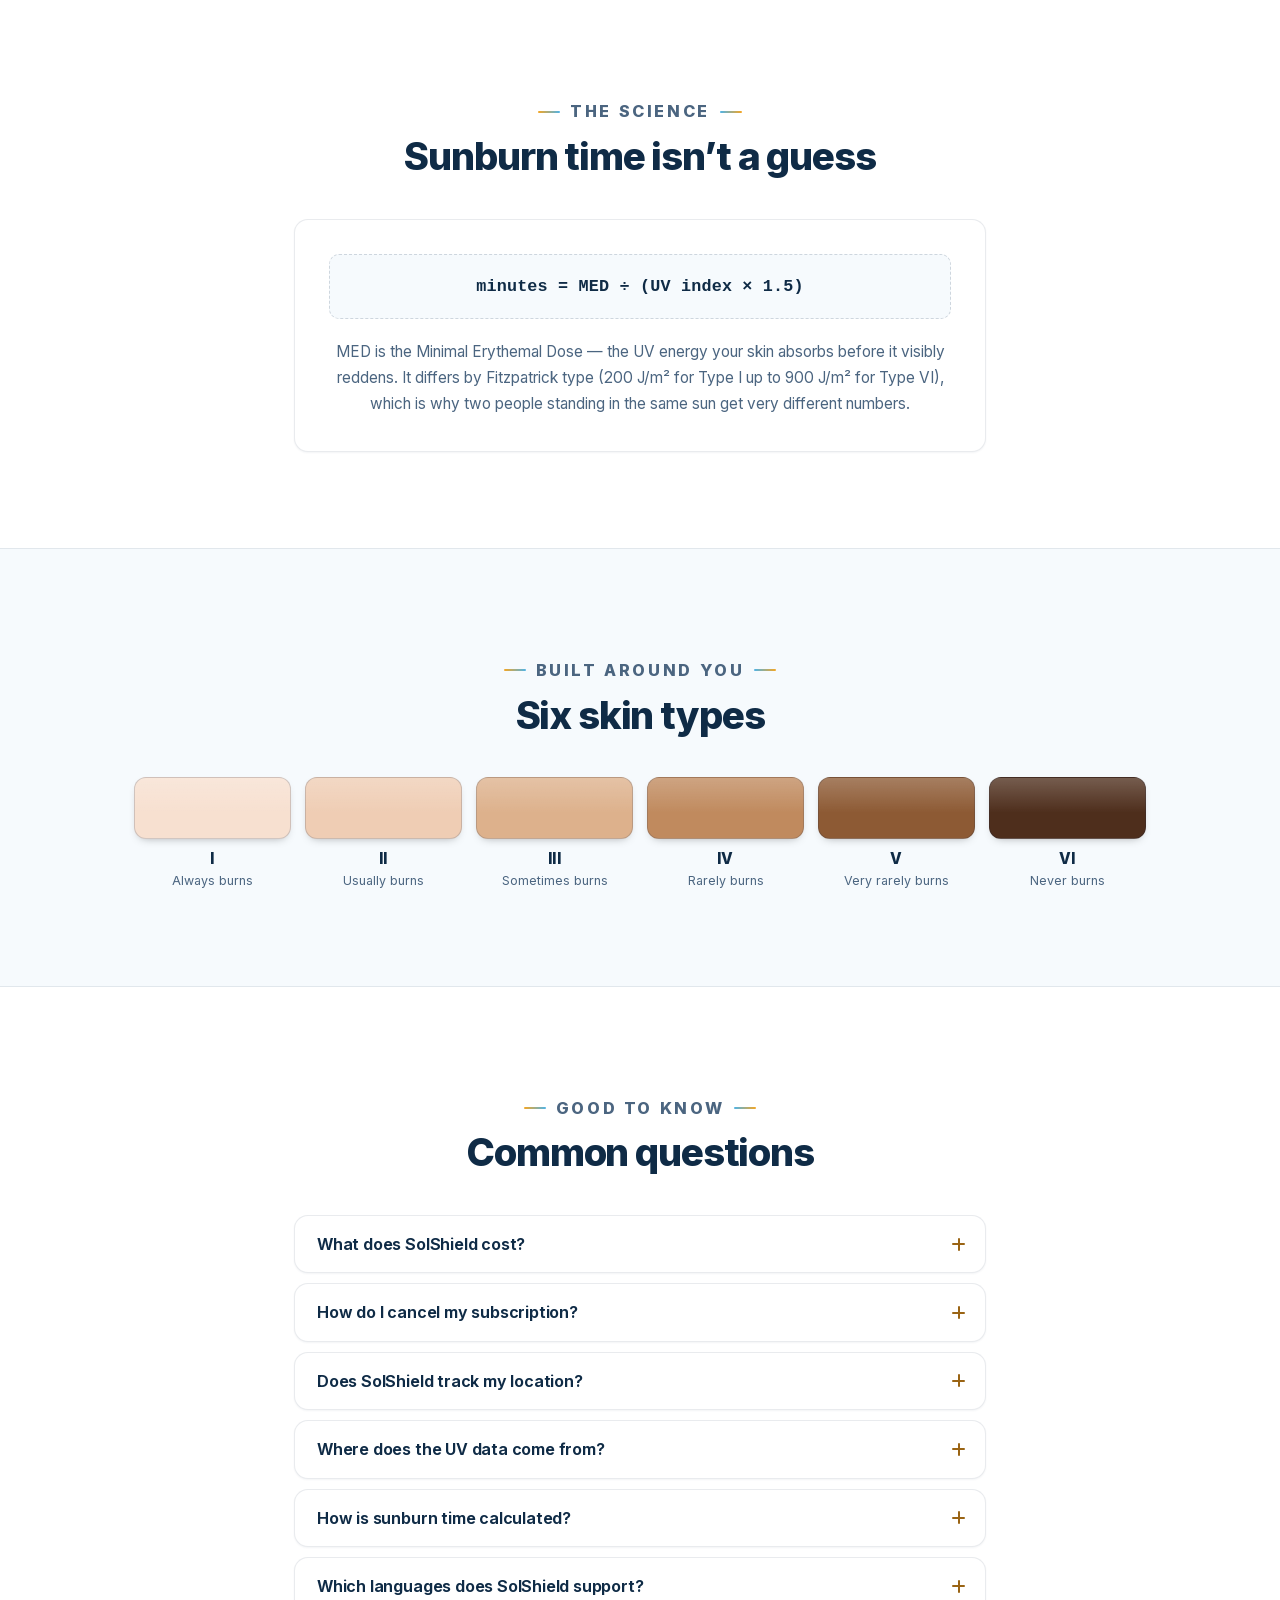
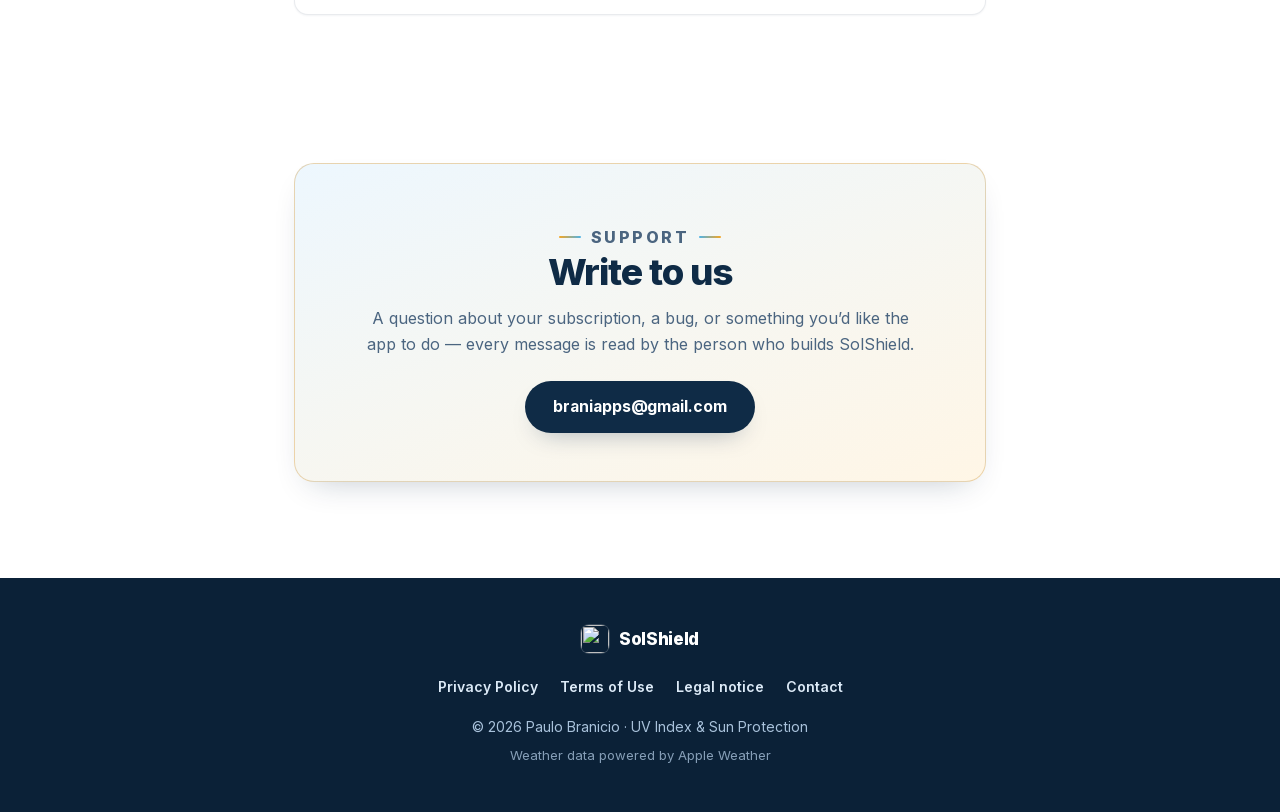
==== commit 937201b9: "legal: Impressum, named data controller, EU consumer terms; Android data flows in the privacy policy" ====
--- a/index.html
+++ b/index.html
@@ -245,6 +245,7 @@
         <nav class="foot-links" aria-label="Footer">
           <a href="privacy.html" data-i18n-en="Privacy Policy" data-i18n-pt="Política de Privacidade" data-i18n-es="Política de Privacidad" data-i18n-fr="Politique de confidentialité" data-i18n-it="Informativa sulla privacy" data-i18n-de="Datenschutzerklärung">Privacy Policy</a>
           <a href="terms.html" data-i18n-en="Terms of Use" data-i18n-pt="Termos de Uso" data-i18n-es="Términos de Uso" data-i18n-fr="Conditions d’utilisation" data-i18n-it="Condizioni d’uso" data-i18n-de="Nutzungsbedingungen">Terms of Use</a>
+          <a href="impressum.html" data-i18n-en="Legal notice" data-i18n-pt="Aviso legal" data-i18n-es="Aviso legal" data-i18n-fr="Mentions légales" data-i18n-it="Note legali" data-i18n-de="Impressum">Legal notice</a>
           <a href="mailto:braniapps@gmail.com" data-i18n-en="Contact" data-i18n-pt="Contato" data-i18n-es="Contacto" data-i18n-fr="Contact" data-i18n-it="Contatti" data-i18n-de="Kontakt">Contact</a>
         </nav>
         <p class="cr">© 2026 Paulo Branicio · UV Index &amp; Sun Protection</p>
@@ -454,6 +455,7 @@
         <nav class="foot-links" aria-label="Rodapé">
           <a href="privacy.html" data-i18n-en="Privacy Policy" data-i18n-pt="Política de Privacidade" data-i18n-es="Política de Privacidad" data-i18n-fr="Politique de confidentialité" data-i18n-it="Informativa sulla privacy" data-i18n-de="Datenschutzerklärung">Política de Privacidade</a>
           <a href="terms.html" data-i18n-en="Terms of Use" data-i18n-pt="Termos de Uso" data-i18n-es="Términos de Uso" data-i18n-fr="Conditions d’utilisation" data-i18n-it="Condizioni d’uso" data-i18n-de="Nutzungsbedingungen">Termos de Uso</a>
+          <a href="impressum.html" data-i18n-en="Legal notice" data-i18n-pt="Aviso legal" data-i18n-es="Aviso legal" data-i18n-fr="Mentions légales" data-i18n-it="Note legali" data-i18n-de="Impressum">Aviso legal</a>
           <a href="mailto:braniapps@gmail.com" data-i18n-en="Contact" data-i18n-pt="Contato" data-i18n-es="Contacto" data-i18n-fr="Contact" data-i18n-it="Contatti" data-i18n-de="Kontakt">Contato</a>
         </nav>
         <p class="cr">© 2026 Paulo Branicio · Índice UV e Proteção Solar</p>
@@ -649,6 +651,7 @@
         <nav class="foot-links" aria-label="Pie de página">
           <a href="privacy.html" data-i18n-en="Privacy Policy" data-i18n-pt="Política de Privacidade" data-i18n-es="Política de Privacidad" data-i18n-fr="Politique de confidentialité" data-i18n-it="Informativa sulla privacy" data-i18n-de="Datenschutzerklärung">Política de Privacidad</a>
           <a href="terms.html" data-i18n-en="Terms of Use" data-i18n-pt="Termos de Uso" data-i18n-es="Términos de Uso" data-i18n-fr="Conditions d’utilisation" data-i18n-it="Condizioni d’uso" data-i18n-de="Nutzungsbedingungen">Términos de Uso</a>
+          <a href="impressum.html" data-i18n-en="Legal notice" data-i18n-pt="Aviso legal" data-i18n-es="Aviso legal" data-i18n-fr="Mentions légales" data-i18n-it="Note legali" data-i18n-de="Impressum">Aviso legal</a>
           <a href="mailto:braniapps@gmail.com" data-i18n-en="Contact" data-i18n-pt="Contato" data-i18n-es="Contacto" data-i18n-fr="Contact" data-i18n-it="Contatti" data-i18n-de="Kontakt">Contacto</a>
         </nav>
         <p class="cr">© 2026 Paulo Branicio · Índice UV y Protección Solar</p>
@@ -844,6 +847,7 @@
         <nav class="foot-links" aria-label="Pied de page">
           <a href="privacy.html" data-i18n-en="Privacy Policy" data-i18n-pt="Política de Privacidade" data-i18n-es="Política de Privacidad" data-i18n-fr="Politique de confidentialité" data-i18n-it="Informativa sulla privacy" data-i18n-de="Datenschutzerklärung">Politique de confidentialité</a>
           <a href="terms.html" data-i18n-en="Terms of Use" data-i18n-pt="Termos de Uso" data-i18n-es="Términos de Uso" data-i18n-fr="Conditions d’utilisation" data-i18n-it="Condizioni d’uso" data-i18n-de="Nutzungsbedingungen">Conditions d’utilisation</a>
+          <a href="impressum.html" data-i18n-en="Legal notice" data-i18n-pt="Aviso legal" data-i18n-es="Aviso legal" data-i18n-fr="Mentions légales" data-i18n-it="Note legali" data-i18n-de="Impressum">Mentions légales</a>
           <a href="mailto:braniapps@gmail.com" data-i18n-en="Contact" data-i18n-pt="Contato" data-i18n-es="Contacto" data-i18n-fr="Contact" data-i18n-it="Contatti" data-i18n-de="Kontakt">Contact</a>
         </nav>
         <p class="cr">© 2026 Paulo Branicio · Indice UV et protection solaire</p>
@@ -1039,6 +1043,7 @@
         <nav class="foot-links" aria-label="Piè di pagina">
           <a href="privacy.html" data-i18n-en="Privacy Policy" data-i18n-pt="Política de Privacidade" data-i18n-es="Política de Privacidad" data-i18n-fr="Politique de confidentialité" data-i18n-it="Informativa sulla privacy" data-i18n-de="Datenschutzerklärung">Informativa sulla privacy</a>
           <a href="terms.html" data-i18n-en="Terms of Use" data-i18n-pt="Termos de Uso" data-i18n-es="Términos de Uso" data-i18n-fr="Conditions d’utilisation" data-i18n-it="Condizioni d’uso" data-i18n-de="Nutzungsbedingungen">Condizioni d’uso</a>
+          <a href="impressum.html" data-i18n-en="Legal notice" data-i18n-pt="Aviso legal" data-i18n-es="Aviso legal" data-i18n-fr="Mentions légales" data-i18n-it="Note legali" data-i18n-de="Impressum">Note legali</a>
           <a href="mailto:braniapps@gmail.com" data-i18n-en="Contact" data-i18n-pt="Contato" data-i18n-es="Contacto" data-i18n-fr="Contact" data-i18n-it="Contatti" data-i18n-de="Kontakt">Contatti</a>
         </nav>
         <p class="cr">© 2026 Paulo Branicio · Indice UV e protezione solare</p>
@@ -1234,6 +1239,7 @@
         <nav class="foot-links" aria-label="Fußzeile">
           <a href="privacy.html" data-i18n-en="Privacy Policy" data-i18n-pt="Política de Privacidade" data-i18n-es="Política de Privacidad" data-i18n-fr="Politique de confidentialité" data-i18n-it="Informativa sulla privacy" data-i18n-de="Datenschutzerklärung">Datenschutzerklärung</a>
           <a href="terms.html" data-i18n-en="Terms of Use" data-i18n-pt="Termos de Uso" data-i18n-es="Términos de Uso" data-i18n-fr="Conditions d’utilisation" data-i18n-it="Condizioni d’uso" data-i18n-de="Nutzungsbedingungen">Nutzungsbedingungen</a>
+          <a href="impressum.html" data-i18n-en="Legal notice" data-i18n-pt="Aviso legal" data-i18n-es="Aviso legal" data-i18n-fr="Mentions légales" data-i18n-it="Note legali" data-i18n-de="Impressum">Impressum</a>
           <a href="mailto:braniapps@gmail.com" data-i18n-en="Contact" data-i18n-pt="Contato" data-i18n-es="Contacto" data-i18n-fr="Contact" data-i18n-it="Contatti" data-i18n-de="Kontakt">Kontakt</a>
         </nav>
         <p class="cr">© 2026 Paulo Branicio · UV-Index und Sonnenschutz</p>
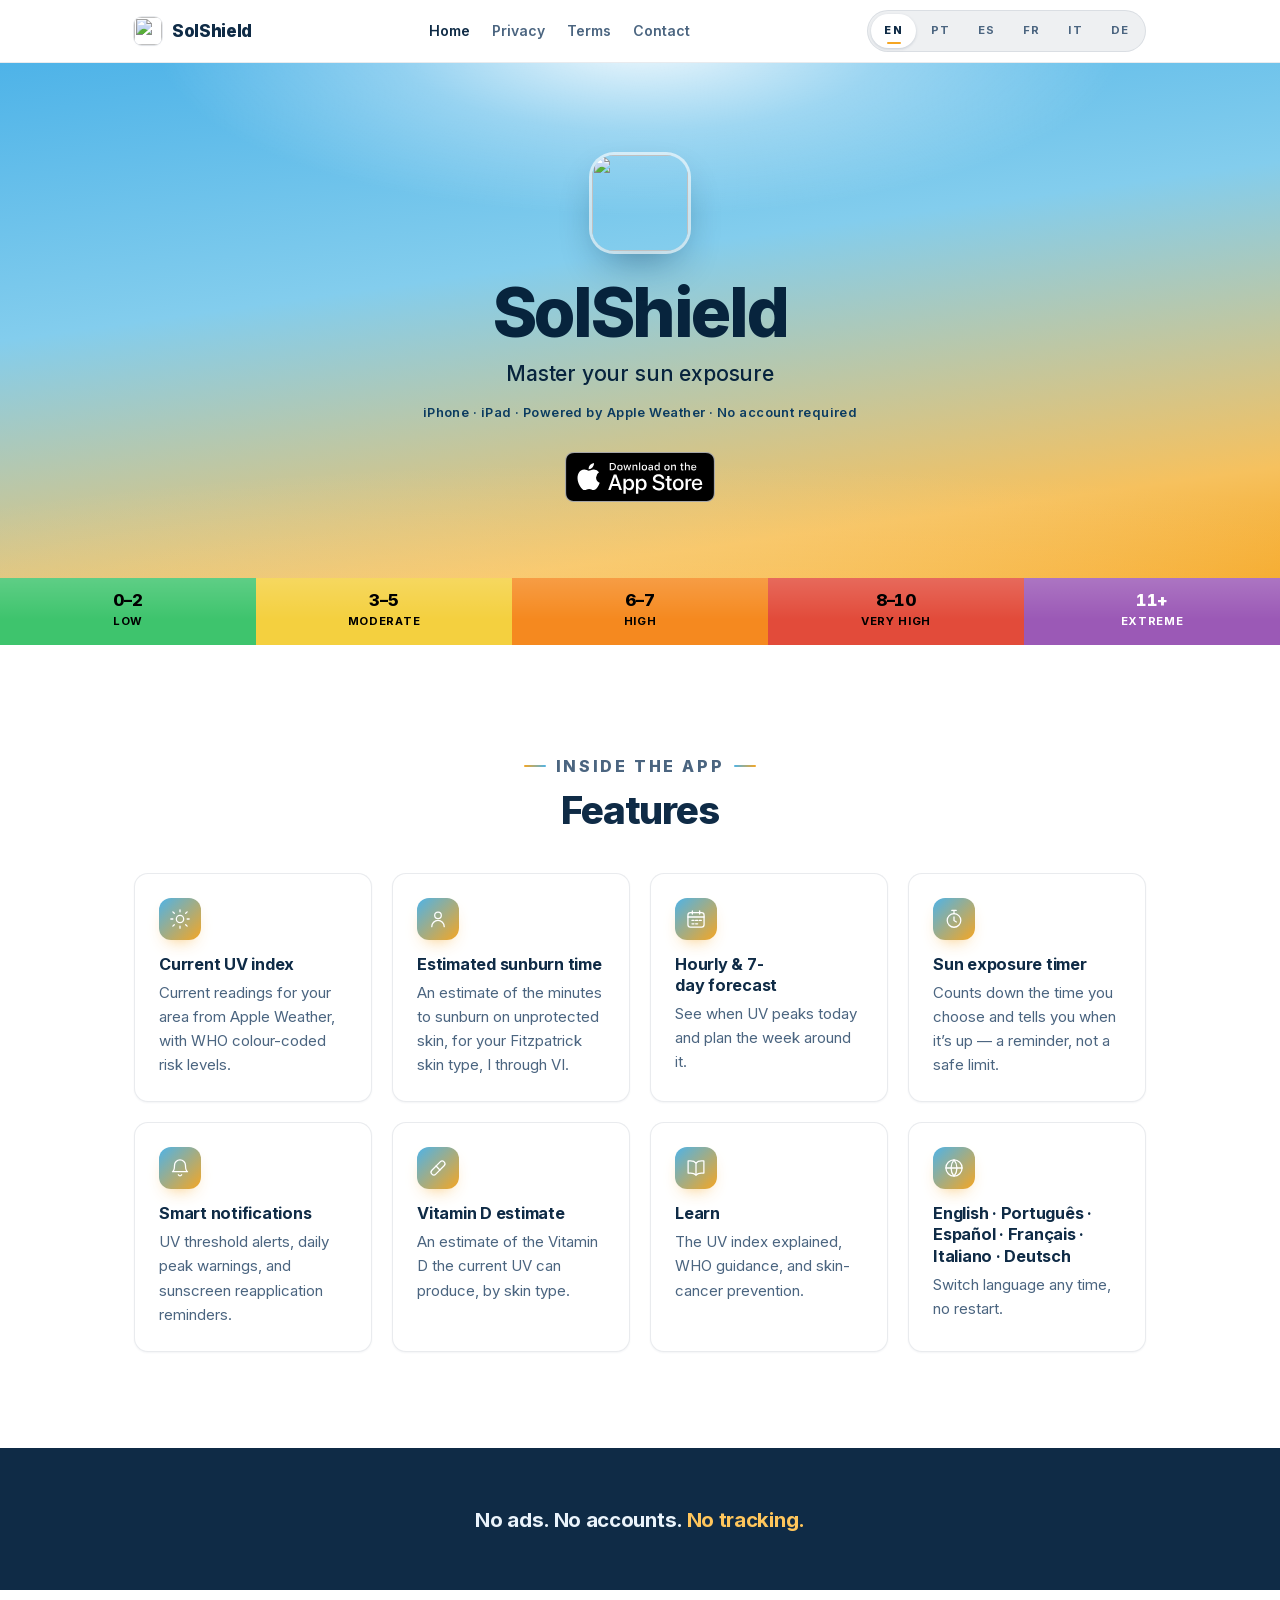
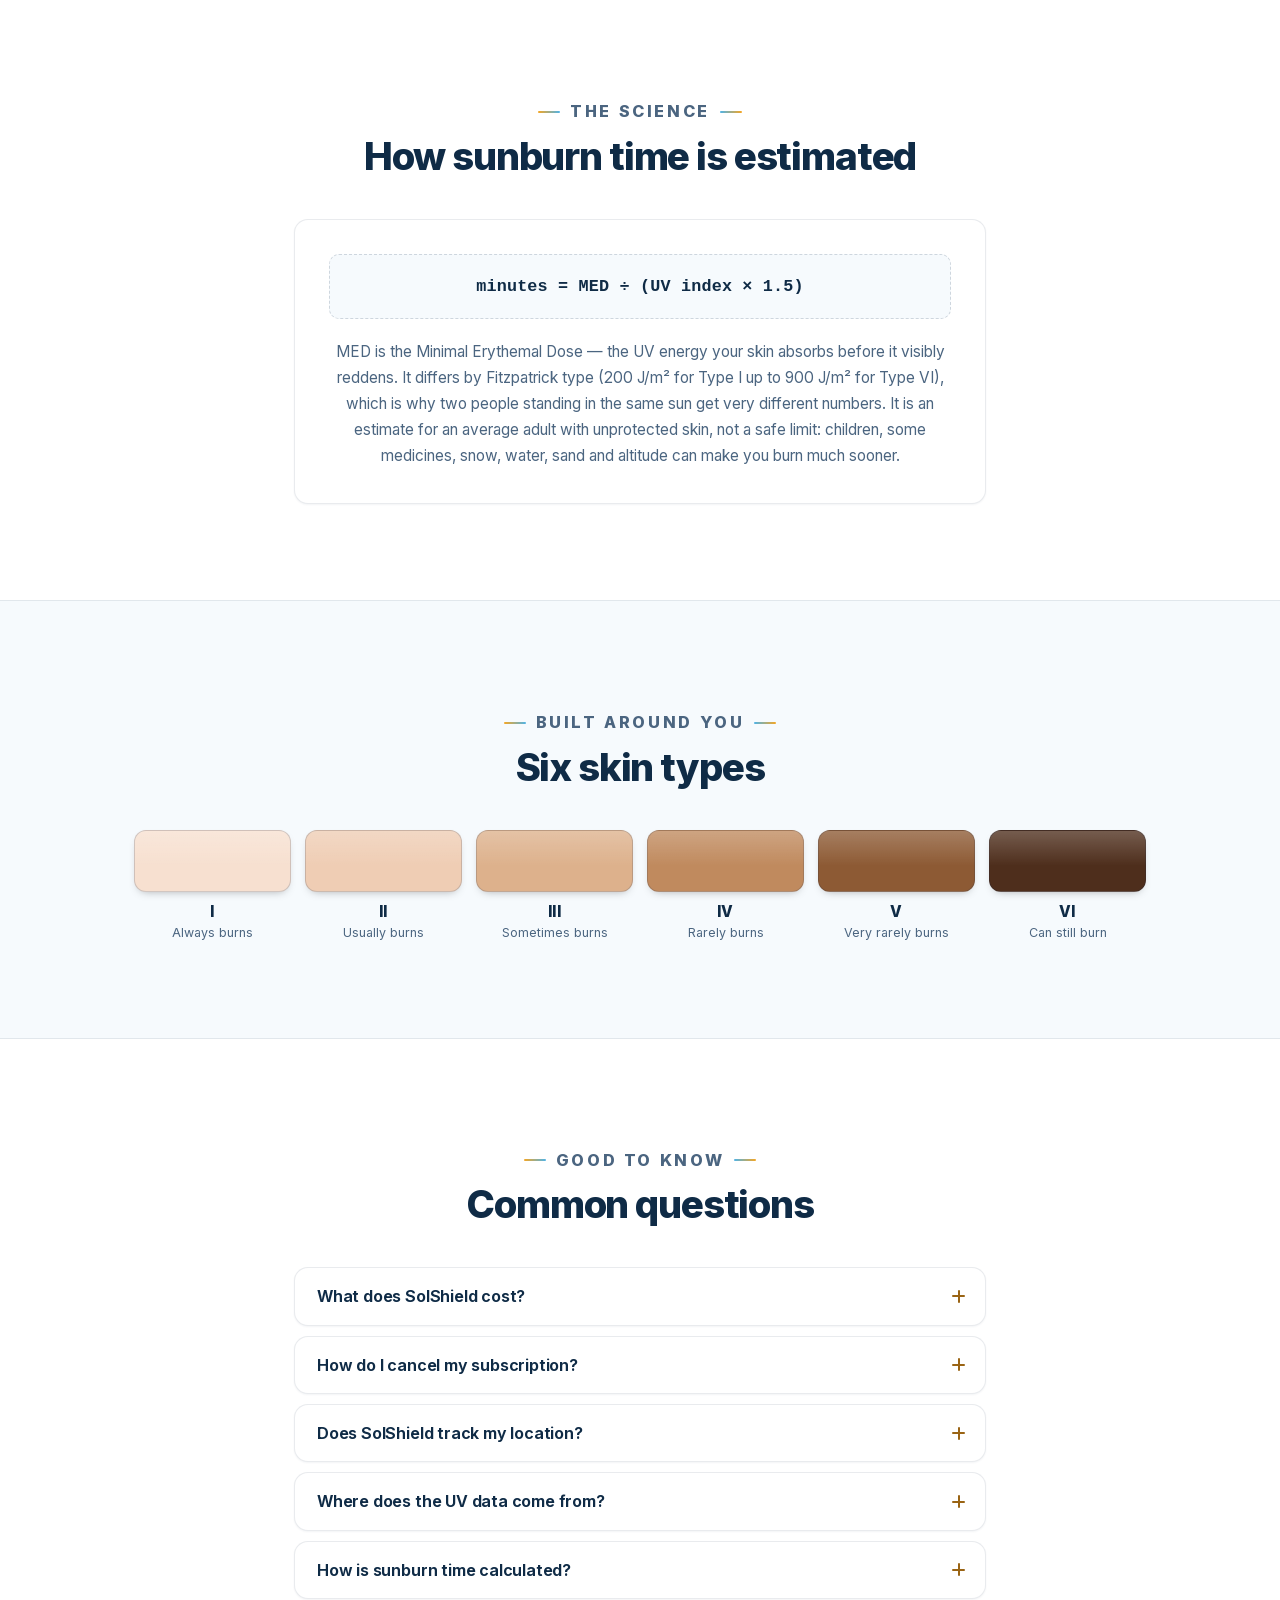
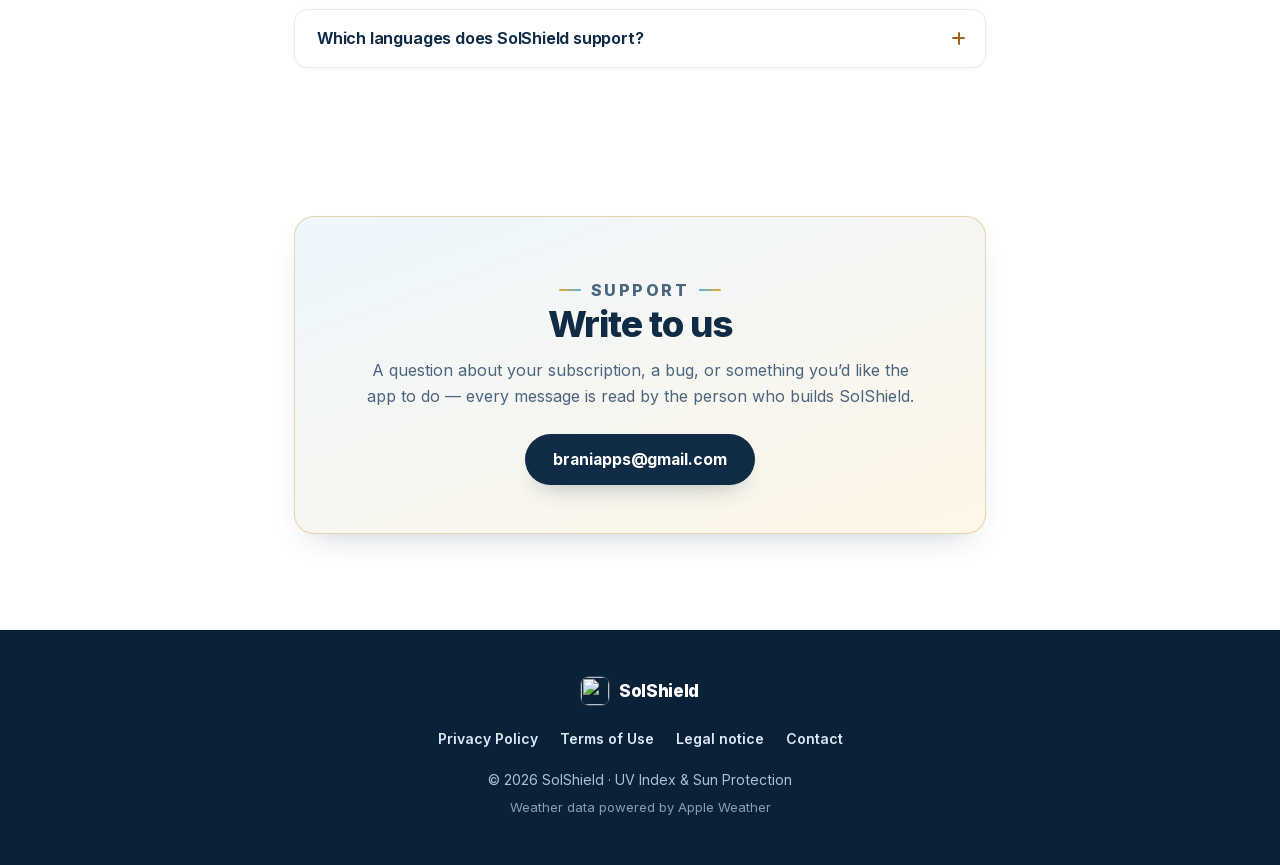
==== commit 08b09a94: "legal: Terms of Use 1.4.0 (effective November 9, 2026); name only in the Impressum Paulo (2026-11-09" ====
--- a/index.html
+++ b/index.html
@@ -4,7 +4,7 @@
   <meta charset="UTF-8">
   <meta name="viewport" content="width=device-width, initial-scale=1.0">
   <title>SolShield — UV Index &amp; Sun Protection</title>
-  <meta name="description" content="Real-time UV index, personalized sunburn time for your skin type, and a 7-day forecast. Powered by Apple Weather. English, Portuguese, Spanish, French, Italian and German.">
+  <meta name="description" content="Current UV index, estimated sunburn time for your skin type, and a 7-day forecast. Powered by Apple Weather. English, Portuguese, Spanish, French, Italian and German.">
   <link rel="stylesheet" href="styles.css">
   <link rel="icon" href="app-icon.png">
   <script src="site.js" defer></script>
@@ -92,14 +92,14 @@
 
           <article class="feature" data-rise>
             <div class="ico"><svg viewBox="0 0 24 24" width="24" height="24" fill="none" stroke="currentColor" stroke-width="1.4" stroke-linecap="round" stroke-linejoin="round" aria-hidden="true"><circle cx="12" cy="12" r="4"/><path d="M12 2v2.2M12 19.8V22M4.2 4.2l1.6 1.6M18.2 18.2l1.6 1.6M2 12h2.2M19.8 12H22M4.2 19.8l1.6-1.6M18.2 5.8l1.6-1.6"/></svg></div>
-            <h3>Real-time UV index</h3>
-            <p>Live readings for your location from Apple Weather, with WHO colour-coded risk levels.</p>
+            <h3>Current UV index</h3>
+            <p>Current readings for your area from Apple Weather, with WHO colour-coded risk levels.</p>
           </article>
 
           <article class="feature" data-rise>
             <div class="ico"><svg viewBox="0 0 24 24" width="24" height="24" fill="none" stroke="currentColor" stroke-width="1.4" stroke-linecap="round" stroke-linejoin="round" aria-hidden="true"><circle cx="12" cy="8" r="3.6"/><path d="M5.2 20.4a6.8 6.8 0 0 1 13.6 0"/></svg></div>
-            <h3>Personalized sunburn time</h3>
-            <p>Minutes to burn for your Fitzpatrick skin type, I through VI.</p>
+            <h3>Estimated sunburn time</h3>
+            <p>An estimate of the minutes to sunburn on unprotected skin, for your Fitzpatrick skin type, I through VI.</p>
           </article>
 
           <article class="feature" data-rise>
@@ -111,7 +111,7 @@
           <article class="feature" data-rise>
             <div class="ico"><svg viewBox="0 0 24 24" width="24" height="24" fill="none" stroke="currentColor" stroke-width="1.4" stroke-linecap="round" stroke-linejoin="round" aria-hidden="true"><circle cx="12" cy="13.6" r="7.4"/><path d="M12 9.8v3.8l2.6 1.6M9.6 2.6h4.8M12 2.6v3.6"/></svg></div>
             <h3>Sun exposure timer</h3>
-            <p>Counts down your safe time in the sun and tells you when it’s up.</p>
+            <p>Counts down the time you choose and tells you when it’s up — a reminder, not a safe limit.</p>
           </article>
 
           <article class="feature" data-rise>
@@ -123,7 +123,7 @@
           <article class="feature" data-rise>
             <div class="ico"><svg viewBox="0 0 24 24" width="24" height="24" fill="none" stroke="currentColor" stroke-width="1.4" stroke-linecap="round" stroke-linejoin="round" aria-hidden="true"><rect x="2.6" y="9" width="18.8" height="6" rx="3" transform="rotate(-45 12 12)"/><path d="M9.9 9.9 14.1 14.1"/></svg></div>
             <h3>Vitamin D estimate</h3>
-            <p>How much your current exposure is actually producing, by skin type.</p>
+            <p>An estimate of the Vitamin D the current UV can produce, by skin type.</p>
           </article>
 
           <article class="feature" data-rise>
@@ -155,11 +155,11 @@
       <div class="wrap narrow">
         <div class="section-head center">
           <p class="kicker">The science</p>
-          <h2>Sunburn time isn’t a guess</h2>
+          <h2>How sunburn time is estimated</h2>
         </div>
         <div class="sci">
           <div class="formula">minutes = MED ÷ (UV index × 1.5)</div>
-          <p>MED is the Minimal Erythemal Dose — the UV energy your skin absorbs before it visibly reddens. It differs by Fitzpatrick type (200 J/m² for Type I up to 900 J/m² for Type VI), which is why two people standing in the same sun get very different numbers.</p>
+          <p>MED is the Minimal Erythemal Dose — the UV energy your skin absorbs before it visibly reddens. It differs by Fitzpatrick type (200 J/m² for Type I up to 900 J/m² for Type VI), which is why two people standing in the same sun get very different numbers. It is an estimate for an average adult with unprotected skin, not a safe limit: children, some medicines, snow, water, sand and altitude can make you burn much sooner.</p>
         </div>
       </div>
     </section>
@@ -178,7 +178,7 @@
           <div class="skin"><div class="swatch" data-skin="iii"></div><b>III</b><i>Sometimes burns</i></div>
           <div class="skin"><div class="swatch" data-skin="iv"></div><b>IV</b><i>Rarely burns</i></div>
           <div class="skin"><div class="swatch" data-skin="v"></div><b>V</b><i>Very rarely burns</i></div>
-          <div class="skin"><div class="swatch" data-skin="vi"></div><b>VI</b><i>Never burns</i></div>
+          <div class="skin"><div class="swatch" data-skin="vi"></div><b>VI</b><i>Can still burn</i></div>
         </div>
       </div>
     </section>
@@ -194,7 +194,7 @@
 
           <details>
             <summary>What does SolShield cost?</summary>
-            <p>SolShield is a <a href="terms.html">subscription app</a>: <strong>$9.99 per year</strong> or <strong>$0.99 per month</strong> (USD), each with a <strong>7-day free trial</strong>. The subscription unlocks the whole app — real-time UV, forecasts, the exposure timer, notifications and the Learn section. If you do not cancel before the trial ends, it converts to a paid subscription automatically.</p>
+            <p>SolShield is a <a href="terms.html">subscription app</a>: <strong>$9.99 per year</strong> or <strong>$0.99 per month</strong> (USD), each with a <strong>7-day free trial</strong>. The subscription unlocks the whole app — the current UV index, forecasts, the exposure timer, notifications and the Learn section. If you do not cancel before the trial ends, it converts to a paid subscription automatically.</p>
           </details>
 
           <details>
@@ -214,7 +214,7 @@
 
           <details>
             <summary>How is sunburn time calculated?</summary>
-            <p>From the Minimal Erythemal Dose: <strong>minutes = MED ÷ (UV index × 1.5)</strong>. MED is the UV energy your skin absorbs before it visibly reddens, and it differs by Fitzpatrick type — 200 J/m² for Type I up to 900 J/m² for Type VI. For Type II skin at UV 7 that is 250 ÷ 10.5 ≈ 24 minutes. Below UV 3 we show “Low burn risk” instead of a number, following WHO guidance. These are estimates for an average individual, not medical advice.</p>
+            <p>From the Minimal Erythemal Dose: <strong>minutes = MED ÷ (UV index × 1.5)</strong>. MED is the UV energy your skin absorbs before it visibly reddens, and it differs by Fitzpatrick type — 200 J/m² for Type I up to 900 J/m² for Type VI. For Type II skin at UV 7 that is 250 ÷ 10.5 ≈ 24 minutes. Below UV 3 we show “Low burn risk” instead of a number, following WHO guidance. These are estimates for an average adult with unprotected skin — not a safe limit and not medical advice. Children, some medicines, snow, water, sand and altitude can make you burn much sooner, and UV readings can be wrong. Every skin type can burn: protect your skin whatever the number says.</p>
           </details>
 
           <details>
@@ -248,7 +248,7 @@
           <a href="impressum.html" data-i18n-en="Legal notice" data-i18n-pt="Aviso legal" data-i18n-es="Aviso legal" data-i18n-fr="Mentions légales" data-i18n-it="Note legali" data-i18n-de="Impressum">Legal notice</a>
           <a href="mailto:braniapps@gmail.com" data-i18n-en="Contact" data-i18n-pt="Contato" data-i18n-es="Contacto" data-i18n-fr="Contact" data-i18n-it="Contatti" data-i18n-de="Kontakt">Contact</a>
         </nav>
-        <p class="cr">© 2026 Paulo Branicio · UV Index &amp; Sun Protection</p>
+        <p class="cr">© 2026 SolShield · UV Index &amp; Sun Protection</p>
         <p class="attr">Weather data powered by Apple Weather</p>
       </div>
     </footer>
@@ -277,7 +277,7 @@
         <img class="hero-icon" src="app-icon.png" alt="" width="96" height="96" data-rise>
         <h1>SolShield</h1>
         <p class="hero-tagline" data-rise>Domine sua exposição solar</p>
-        <p class="hero-meta" data-rise>iPhone · iPad · Desenvolvido com Apple Weather · Sem necessidade de conta</p>
+        <p class="hero-meta" data-rise>iPhone · iPad · Dados fornecidos pelo Apple Weather · Sem necessidade de conta</p>
         <div class="badges" data-rise>
           <a href="https://apps.apple.com/app/apple-store/id6757956272">
             <img class="as" src="badges/app-store-pt-br.svg" alt="Baixar na App Store">
@@ -291,7 +291,7 @@
       <div data-uv="low"><b>0–2</b><i>Baixo</i></div>
       <div data-uv="moderate"><b>3–5</b><i>Moderado</i></div>
       <div data-uv="high"><b>6–7</b><i>Alto</i></div>
-      <div data-uv="veryhigh"><b>8–10</b><i>Muito Alto</i></div>
+      <div data-uv="veryhigh"><b>8–10</b><i>Muito alto</i></div>
       <div data-uv="extreme"><b>11+</b><i>Extremo</i></div>
     </div>
 
@@ -306,14 +306,14 @@
 
           <article class="feature" data-rise>
             <div class="ico"><svg viewBox="0 0 24 24" width="24" height="24" fill="none" stroke="currentColor" stroke-width="1.4" stroke-linecap="round" stroke-linejoin="round" aria-hidden="true"><circle cx="12" cy="12" r="4"/><path d="M12 2v2.2M12 19.8V22M4.2 4.2l1.6 1.6M18.2 18.2l1.6 1.6M2 12h2.2M19.8 12H22M4.2 19.8l1.6-1.6M18.2 5.8l1.6-1.6"/></svg></div>
-            <h3>Índice UV em tempo real</h3>
-            <p>Leituras em tempo real para a sua localização, fornecidas pelo Apple Weather, com níveis de risco codificados por cores da OMS.</p>
+            <h3>Índice UV atual</h3>
+            <p>Leituras atuais para a sua região, fornecidas pelo Apple Weather, com níveis de risco codificados por cores da OMS.</p>
           </article>
 
           <article class="feature" data-rise>
             <div class="ico"><svg viewBox="0 0 24 24" width="24" height="24" fill="none" stroke="currentColor" stroke-width="1.4" stroke-linecap="round" stroke-linejoin="round" aria-hidden="true"><circle cx="12" cy="8" r="3.6"/><path d="M5.2 20.4a6.8 6.8 0 0 1 13.6 0"/></svg></div>
-            <h3>Tempo de queimadura personalizado</h3>
-            <p>Minutos até a queimadura para o seu tipo de pele Fitzpatrick, do I ao VI.</p>
+            <h3>Tempo estimado até a queimadura</h3>
+            <p>Uma estimativa dos minutos até a queimadura na pele desprotegida, para o seu tipo de pele Fitzpatrick, do I ao VI.</p>
           </article>
 
           <article class="feature" data-rise>
@@ -324,8 +324,8 @@
 
           <article class="feature" data-rise>
             <div class="ico"><svg viewBox="0 0 24 24" width="24" height="24" fill="none" stroke="currentColor" stroke-width="1.4" stroke-linecap="round" stroke-linejoin="round" aria-hidden="true"><circle cx="12" cy="13.6" r="7.4"/><path d="M12 9.8v3.8l2.6 1.6M9.6 2.6h4.8M12 2.6v3.6"/></svg></div>
-            <h3>Cronômetro de exposição solar</h3>
-            <p>Faz a contagem regressiva do seu tempo seguro ao sol e avisa quando ele acaba.</p>
+            <h3>Timer de exposição solar</h3>
+            <p>Faz a contagem regressiva do tempo que você escolher e avisa quando ele acaba — um lembrete, não um limite seguro.</p>
           </article>
 
           <article class="feature" data-rise>
@@ -336,8 +336,8 @@
 
           <article class="feature" data-rise>
             <div class="ico"><svg viewBox="0 0 24 24" width="24" height="24" fill="none" stroke="currentColor" stroke-width="1.4" stroke-linecap="round" stroke-linejoin="round" aria-hidden="true"><rect x="2.6" y="9" width="18.8" height="6" rx="3" transform="rotate(-45 12 12)"/><path d="M9.9 9.9 14.1 14.1"/></svg></div>
-            <h3>Estimativa de Vitamina D</h3>
-            <p>Quanto a sua exposição atual está realmente produzindo, por tipo de pele.</p>
+            <h3>Estimativa de vitamina D</h3>
+            <p>Uma estimativa da vitamina D que o UV atual pode produzir, por tipo de pele.</p>
           </article>
 
           <article class="feature" data-rise>
@@ -366,11 +366,11 @@
       <div class="wrap narrow">
         <div class="section-head center">
           <p class="kicker">A ciência</p>
-          <h2>O tempo de queimadura não é um palpite</h2>
+          <h2>Como o tempo até a queimadura é estimado</h2>
         </div>
         <div class="sci">
           <div class="formula">minutos = DEM ÷ (índice UV × 1,5)</div>
-          <p>A DEM é a Dose Eritematosa Mínima — a energia UV que a sua pele absorve antes de avermelhar visivelmente. Ela varia conforme o tipo Fitzpatrick (200 J/m² para o Tipo I até 900 J/m² para o Tipo VI), e é por isso que duas pessoas sob o mesmo sol obtêm números muito diferentes.</p>
+          <p>A DEM é a dose eritematosa mínima — a energia UV que a sua pele absorve antes de avermelhar visivelmente. Ela varia conforme o tipo Fitzpatrick (200 J/m² para o tipo I até 900 J/m² para o tipo VI), e é por isso que duas pessoas sob o mesmo sol obtêm números muito diferentes. É uma estimativa para um adulto médio com a pele desprotegida, não um limite seguro: em crianças, com alguns medicamentos e na neve, na água, na areia ou em altitude, a queimadura pode acontecer muito antes.</p>
         </div>
       </div>
     </section>
@@ -388,7 +388,7 @@
           <div class="skin"><div class="swatch" data-skin="iii"></div><b>III</b><i>Às vezes queima</i></div>
           <div class="skin"><div class="swatch" data-skin="iv"></div><b>IV</b><i>Raramente queima</i></div>
           <div class="skin"><div class="swatch" data-skin="v"></div><b>V</b><i>Muito raramente queima</i></div>
-          <div class="skin"><div class="swatch" data-skin="vi"></div><b>VI</b><i>Nunca queima</i></div>
+          <div class="skin"><div class="swatch" data-skin="vi"></div><b>VI</b><i>Ainda pode queimar</i></div>
         </div>
       </div>
     </section>
@@ -404,7 +404,7 @@
 
           <details>
             <summary>Quanto custa o SolShield?</summary>
-            <p>O SolShield é um <a href="terms.html">aplicativo por assinatura</a>: <strong>$9.99 por ano</strong> ou <strong>$0.99 por mês</strong> (USD), cada plano com <strong>7 dias de teste gratuito</strong>. A assinatura libera o aplicativo inteiro — UV em tempo real, previsões, o cronômetro de exposição, notificações e a seção Aprender. Se você não cancelar antes do fim do teste, ele se converte automaticamente em uma assinatura paga.</p>
+            <p>O SolShield é um <a href="terms.html">aplicativo por assinatura</a>: <strong>$9.99 por ano</strong> ou <strong>$0.99 por mês</strong> (USD), cada plano com <strong>7 dias de teste gratuito</strong>. A assinatura libera o aplicativo inteiro — o índice UV atual, previsões, o timer de exposição, notificações e a seção Aprender. Se você não cancelar antes do fim do teste, ele se converte automaticamente em uma assinatura paga.</p>
           </details>
 
           <details>
@@ -419,12 +419,12 @@
 
           <details>
             <summary>De onde vêm os dados de UV?</summary>
-            <p>Do Apple Weather, através do framework WeatherKit da Apple. Os níveis de risco seguem as faixas do Índice UV Solar Global da OMS — Baixo 0–2, Moderado 3–5, Alto 6–7, Muito Alto 8–10, Extremo 11+.</p>
+            <p>Do Apple Weather, através do framework WeatherKit da Apple. Os níveis de risco seguem as faixas do Índice UV Solar Global da OMS — Baixo 0–2, Moderado 3–5, Alto 6–7, Muito alto 8–10, Extremo 11+.</p>
           </details>
 
           <details>
             <summary>Como o tempo de queimadura é calculado?</summary>
-            <p>A partir da Dose Eritematosa Mínima: <strong>minutos = DEM ÷ (índice UV × 1,5)</strong>. A DEM é a energia UV que a sua pele absorve antes de avermelhar visivelmente, e varia conforme o tipo Fitzpatrick — 200 J/m² para o Tipo I até 900 J/m² para o Tipo VI. Para pele do Tipo II com UV 7, isso dá 250 ÷ 10,5 ≈ 24 minutos. Abaixo de UV 3 mostramos “Baixo risco de queimadura” em vez de um número, seguindo a orientação da OMS. São estimativas para um indivíduo médio, não aconselhamento médico.</p>
+            <p>A partir da dose eritematosa mínima: <strong>minutos = DEM ÷ (índice UV × 1,5)</strong>. A DEM é a energia UV que a sua pele absorve antes de avermelhar visivelmente, e varia conforme o tipo Fitzpatrick — 200 J/m² para o tipo I até 900 J/m² para o tipo VI. Para pele do tipo II com UV 7, isso dá 250 ÷ 10,5 ≈ 24 minutos. Abaixo de UV 3 mostramos “Baixo risco de queimadura” em vez de um número, seguindo a orientação da OMS. São estimativas para um adulto médio com a pele desprotegida — não um limite seguro nem aconselhamento médico. Em crianças, com alguns medicamentos e na neve, na água, na areia ou em altitude, a queimadura pode acontecer muito antes, e as leituras de UV podem estar erradas. Todos os tipos de pele podem queimar: proteja sua pele, seja qual for o número mostrado.</p>
           </details>
 
           <details>
@@ -458,8 +458,8 @@
           <a href="impressum.html" data-i18n-en="Legal notice" data-i18n-pt="Aviso legal" data-i18n-es="Aviso legal" data-i18n-fr="Mentions légales" data-i18n-it="Note legali" data-i18n-de="Impressum">Aviso legal</a>
           <a href="mailto:braniapps@gmail.com" data-i18n-en="Contact" data-i18n-pt="Contato" data-i18n-es="Contacto" data-i18n-fr="Contact" data-i18n-it="Contatti" data-i18n-de="Kontakt">Contato</a>
         </nav>
-        <p class="cr">© 2026 Paulo Branicio · Índice UV e Proteção Solar</p>
-        <p class="attr">Dados meteorológicos desenvolvidos com Apple Weather</p>
+        <p class="cr">© 2026 SolShield · Índice UV e Proteção Solar</p>
+        <p class="attr">Dados meteorológicos fornecidos pelo Apple Weather</p>
       </div>
     </footer>
 
@@ -473,7 +473,7 @@
         <img class="hero-icon" src="app-icon.png" alt="" width="96" height="96" data-rise>
         <h1>SolShield</h1>
         <p class="hero-tagline" data-rise>Domine su exposición solar</p>
-        <p class="hero-meta" data-rise>iPhone · iPad · Desarrollado con Apple Weather · Sin necesidad de cuenta</p>
+        <p class="hero-meta" data-rise>iPhone · iPad · Datos proporcionados por Apple Weather · Sin necesidad de cuenta</p>
         <div class="badges" data-rise>
           <a href="https://apps.apple.com/app/apple-store/id6757956272">
             <img class="as" src="badges/app-store-es-es.svg" alt="Consíguelo en el App Store">
@@ -487,7 +487,7 @@
       <div data-uv="low"><b>0–2</b><i>Bajo</i></div>
       <div data-uv="moderate"><b>3–5</b><i>Moderado</i></div>
       <div data-uv="high"><b>6–7</b><i>Alto</i></div>
-      <div data-uv="veryhigh"><b>8–10</b><i>Muy Alto</i></div>
+      <div data-uv="veryhigh"><b>8–10</b><i>Muy alto</i></div>
       <div data-uv="extreme"><b>11+</b><i>Extremo</i></div>
     </div>
 
@@ -502,14 +502,14 @@
 
           <article class="feature" data-rise>
             <div class="ico"><svg viewBox="0 0 24 24" width="24" height="24" fill="none" stroke="currentColor" stroke-width="1.4" stroke-linecap="round" stroke-linejoin="round" aria-hidden="true"><circle cx="12" cy="12" r="4"/><path d="M12 2v2.2M12 19.8V22M4.2 4.2l1.6 1.6M18.2 18.2l1.6 1.6M2 12h2.2M19.8 12H22M4.2 19.8l1.6-1.6M18.2 5.8l1.6-1.6"/></svg></div>
-            <h3>Índice UV en tiempo real</h3>
-            <p>Lecturas en tiempo real para su ubicación, procedentes de Apple Weather, con niveles de riesgo codificados por colores de la OMS.</p>
+            <h3>Índice UV actual</h3>
+            <p>Lecturas actuales para su zona, procedentes de Apple Weather, con niveles de riesgo codificados por colores de la OMS.</p>
           </article>
 
           <article class="feature" data-rise>
             <div class="ico"><svg viewBox="0 0 24 24" width="24" height="24" fill="none" stroke="currentColor" stroke-width="1.4" stroke-linecap="round" stroke-linejoin="round" aria-hidden="true"><circle cx="12" cy="8" r="3.6"/><path d="M5.2 20.4a6.8 6.8 0 0 1 13.6 0"/></svg></div>
-            <h3>Tiempo de quemadura personalizado</h3>
-            <p>Minutos hasta la quemadura para su tipo de piel Fitzpatrick, del I al VI.</p>
+            <h3>Tiempo estimado de quemadura</h3>
+            <p>Una estimación de los minutos hasta la quemadura con la piel sin protección, para su tipo de piel Fitzpatrick, del I al VI.</p>
           </article>
 
           <article class="feature" data-rise>
@@ -521,7 +521,7 @@
           <article class="feature" data-rise>
             <div class="ico"><svg viewBox="0 0 24 24" width="24" height="24" fill="none" stroke="currentColor" stroke-width="1.4" stroke-linecap="round" stroke-linejoin="round" aria-hidden="true"><circle cx="12" cy="13.6" r="7.4"/><path d="M12 9.8v3.8l2.6 1.6M9.6 2.6h4.8M12 2.6v3.6"/></svg></div>
             <h3>Temporizador de exposición solar</h3>
-            <p>Va descontando su tiempo seguro al sol y le avisa cuando se acaba.</p>
+            <p>Va descontando el tiempo que usted elija y le avisa cuando se acaba — un recordatorio, no un límite seguro.</p>
           </article>
 
           <article class="feature" data-rise>
@@ -532,8 +532,8 @@
 
           <article class="feature" data-rise>
             <div class="ico"><svg viewBox="0 0 24 24" width="24" height="24" fill="none" stroke="currentColor" stroke-width="1.4" stroke-linecap="round" stroke-linejoin="round" aria-hidden="true"><rect x="2.6" y="9" width="18.8" height="6" rx="3" transform="rotate(-45 12 12)"/><path d="M9.9 9.9 14.1 14.1"/></svg></div>
-            <h3>Estimación de Vitamina D</h3>
-            <p>Cuánto está produciendo realmente su exposición actual, según el tipo de piel.</p>
+            <h3>Estimación de vitamina D</h3>
+            <p>Una estimación de la vitamina D que puede producir la radiación UV actual, según el tipo de piel.</p>
           </article>
 
           <article class="feature" data-rise>
@@ -562,11 +562,11 @@
       <div class="wrap narrow">
         <div class="section-head center">
           <p class="kicker">La ciencia</p>
-          <h2>El tiempo de quemadura no es una suposición</h2>
+          <h2>Cómo se estima el tiempo de quemadura</h2>
         </div>
         <div class="sci">
           <div class="formula">minutos = DEM ÷ (índice UV × 1,5)</div>
-          <p>La DEM es la Dosis Eritematosa Mínima — la energía UV que su piel absorbe antes de enrojecer visiblemente. Varía según el tipo Fitzpatrick (200 J/m² para el Tipo I hasta 900 J/m² para el Tipo VI), y por eso dos personas bajo el mismo sol obtienen cifras muy diferentes.</p>
+          <p>La DEM es la dosis eritematosa mínima — la energía UV que su piel absorbe antes de enrojecer visiblemente. Varía según el tipo Fitzpatrick (200 J/m² para el tipo I hasta 900 J/m² para el tipo VI), y por eso dos personas bajo el mismo sol obtienen cifras muy diferentes. El tiempo de quemadura es una estimación para un adulto medio con la piel sin protección, no un límite seguro: los niños, algunos medicamentos, la nieve, el agua, la arena y la altitud pueden hacer que la piel se queme mucho antes.</p>
         </div>
       </div>
     </section>
@@ -584,7 +584,7 @@
           <div class="skin"><div class="swatch" data-skin="iii"></div><b>III</b><i>A veces se quema</i></div>
           <div class="skin"><div class="swatch" data-skin="iv"></div><b>IV</b><i>Raramente se quema</i></div>
           <div class="skin"><div class="swatch" data-skin="v"></div><b>V</b><i>Muy raramente se quema</i></div>
-          <div class="skin"><div class="swatch" data-skin="vi"></div><b>VI</b><i>Nunca se quema</i></div>
+          <div class="skin"><div class="swatch" data-skin="vi"></div><b>VI</b><i>Aun así puede quemarse</i></div>
         </div>
       </div>
     </section>
@@ -600,7 +600,7 @@
 
           <details>
             <summary>¿Cuánto cuesta SolShield?</summary>
-            <p>SolShield es una <a href="terms.html">aplicación por suscripción</a>: <strong>$9.99 al año</strong> o <strong>$0.99 al mes</strong> (USD), cada plan con <strong>7 días de prueba gratuita</strong>. La suscripción desbloquea toda la aplicación — UV en tiempo real, pronósticos, el temporizador de exposición, notificaciones y la sección Aprender. Si no cancela antes de que termine la prueba, se convierte automáticamente en una suscripción de pago.</p>
+            <p>SolShield es una <a href="terms.html">aplicación por suscripción</a>: <strong>$9.99 al año</strong> o <strong>$0.99 al mes</strong> (USD), cada plan con <strong>7 días de prueba gratuita</strong>. La suscripción desbloquea toda la aplicación — el índice UV actual, pronósticos, el temporizador de exposición, notificaciones y la sección Aprender. Si no cancela antes de que termine la prueba, se convierte automáticamente en una suscripción de pago.</p>
           </details>
 
           <details>
@@ -615,12 +615,12 @@
 
           <details>
             <summary>¿De dónde provienen los datos de UV?</summary>
-            <p>De Apple Weather, a través del framework WeatherKit de Apple. Los niveles de riesgo siguen las bandas del Índice UV Solar Mundial de la OMS — Bajo 0–2, Moderado 3–5, Alto 6–7, Muy Alto 8–10, Extremo 11+.</p>
+            <p>De Apple Weather, a través del framework WeatherKit de Apple. Los niveles de riesgo siguen las bandas del Índice UV Solar Mundial de la OMS — Bajo 0–2, Moderado 3–5, Alto 6–7, Muy alto 8–10, Extremo 11+.</p>
           </details>
 
           <details>
             <summary>¿Cómo se calcula el tiempo de quemadura?</summary>
-            <p>A partir de la Dosis Eritematosa Mínima: <strong>minutos = DEM ÷ (índice UV × 1,5)</strong>. La DEM es la energía UV que su piel absorbe antes de enrojecer visiblemente, y varía según el tipo Fitzpatrick — 200 J/m² para el Tipo I hasta 900 J/m² para el Tipo VI. Para una piel de Tipo II con UV 7, eso da 250 ÷ 10,5 ≈ 24 minutos. Por debajo de UV 3 mostramos «Bajo riesgo de quemadura» en lugar de un número, siguiendo las recomendaciones de la OMS. Son estimaciones para una persona promedio, no consejo médico.</p>
+            <p>A partir de la dosis eritematosa mínima: <strong>minutos = DEM ÷ (índice UV × 1,5)</strong>. La DEM es la energía UV que su piel absorbe antes de enrojecer visiblemente, y varía según el tipo Fitzpatrick — 200 J/m² para el tipo I hasta 900 J/m² para el tipo VI. Para una piel de tipo II con UV 7, eso da 250 ÷ 10,5 ≈ 24 minutos. Por debajo de UV 3 mostramos «Bajo riesgo de quemadura» en lugar de un número, siguiendo las recomendaciones de la OMS. Son estimaciones para un adulto medio con la piel sin protección — no un límite seguro ni consejo médico. Los niños, algunos medicamentos, la nieve, el agua, la arena y la altitud pueden hacer que la piel se queme mucho antes, y las lecturas de UV pueden ser erróneas. Todos los tipos de piel pueden quemarse: proteja su piel independientemente de lo que indique la cifra.</p>
           </details>
 
           <details>
@@ -654,8 +654,8 @@
           <a href="impressum.html" data-i18n-en="Legal notice" data-i18n-pt="Aviso legal" data-i18n-es="Aviso legal" data-i18n-fr="Mentions légales" data-i18n-it="Note legali" data-i18n-de="Impressum">Aviso legal</a>
           <a href="mailto:braniapps@gmail.com" data-i18n-en="Contact" data-i18n-pt="Contato" data-i18n-es="Contacto" data-i18n-fr="Contact" data-i18n-it="Contatti" data-i18n-de="Kontakt">Contacto</a>
         </nav>
-        <p class="cr">© 2026 Paulo Branicio · Índice UV y Protección Solar</p>
-        <p class="attr">Datos meteorológicos desarrollados con Apple Weather</p>
+        <p class="cr">© 2026 SolShield · Índice UV y Protección Solar</p>
+        <p class="attr">Datos meteorológicos proporcionados por Apple Weather</p>
       </div>
     </footer>
 
@@ -698,14 +698,14 @@
 
           <article class="feature" data-rise>
             <div class="ico"><svg viewBox="0 0 24 24" width="24" height="24" fill="none" stroke="currentColor" stroke-width="1.4" stroke-linecap="round" stroke-linejoin="round" aria-hidden="true"><circle cx="12" cy="12" r="4"/><path d="M12 2v2.2M12 19.8V22M4.2 4.2l1.6 1.6M18.2 18.2l1.6 1.6M2 12h2.2M19.8 12H22M4.2 19.8l1.6-1.6M18.2 5.8l1.6-1.6"/></svg></div>
-            <h3>Indice UV en temps réel</h3>
-            <p>Des relevés en direct pour votre position, fournis par Apple Weather, avec les niveaux de risque de l’OMS codés par couleur.</p>
+            <h3>Indice UV actuel</h3>
+            <p>Des relevés actuels pour votre zone, fournis par Apple Weather, avec les niveaux de risque de l’OMS codés par couleur.</p>
           </article>
 
           <article class="feature" data-rise>
             <div class="ico"><svg viewBox="0 0 24 24" width="24" height="24" fill="none" stroke="currentColor" stroke-width="1.4" stroke-linecap="round" stroke-linejoin="round" aria-hidden="true"><circle cx="12" cy="8" r="3.6"/><path d="M5.2 20.4a6.8 6.8 0 0 1 13.6 0"/></svg></div>
-            <h3>Temps avant coup de soleil personnalisé</h3>
-            <p>Le nombre de minutes avant un coup de soleil selon votre phototype de Fitzpatrick, de I à VI.</p>
+            <h3>Temps estimé avant coup de soleil</h3>
+            <p>Une estimation du nombre de minutes avant un coup de soleil sur une peau non protégée, selon votre phototype de Fitzpatrick, de I à VI.</p>
           </article>
 
           <article class="feature" data-rise>
@@ -717,7 +717,7 @@
           <article class="feature" data-rise>
             <div class="ico"><svg viewBox="0 0 24 24" width="24" height="24" fill="none" stroke="currentColor" stroke-width="1.4" stroke-linecap="round" stroke-linejoin="round" aria-hidden="true"><circle cx="12" cy="13.6" r="7.4"/><path d="M12 9.8v3.8l2.6 1.6M9.6 2.6h4.8M12 2.6v3.6"/></svg></div>
             <h3>Minuteur d’exposition au soleil</h3>
-            <p>Décompte le temps que vous pouvez passer au soleil en sécurité et vous prévient lorsqu’il est écoulé.</p>
+            <p>Décompte la durée que vous choisissez et vous prévient lorsqu’elle est écoulée — un rappel, et non une limite de sécurité.</p>
           </article>
 
           <article class="feature" data-rise>
@@ -729,7 +729,7 @@
           <article class="feature" data-rise>
             <div class="ico"><svg viewBox="0 0 24 24" width="24" height="24" fill="none" stroke="currentColor" stroke-width="1.4" stroke-linecap="round" stroke-linejoin="round" aria-hidden="true"><rect x="2.6" y="9" width="18.8" height="6" rx="3" transform="rotate(-45 12 12)"/><path d="M9.9 9.9 14.1 14.1"/></svg></div>
             <h3>Estimation de la vitamine D</h3>
-            <p>Combien votre exposition actuelle en produit réellement, selon votre type de peau.</p>
+            <p>Une estimation de la vitamine D que les UV actuels peuvent produire, selon votre type de peau.</p>
           </article>
 
           <article class="feature" data-rise>
@@ -758,11 +758,11 @@
       <div class="wrap narrow">
         <div class="section-head center">
           <p class="kicker">La science</p>
-          <h2>Le temps avant coup de soleil ne se devine pas</h2>
+          <h2>Comment le temps avant coup de soleil est estimé</h2>
         </div>
         <div class="sci">
           <div class="formula">minutes = DEM ÷ (indice UV × 1,5)</div>
-          <p>La DEM est la dose érythémale minimale — l’énergie UV que votre peau absorbe avant de rougir visiblement. Elle varie selon le phototype de Fitzpatrick (de 200&nbsp;J/m² pour le type I jusqu’à 900&nbsp;J/m² pour le type VI)&nbsp;: c’est pourquoi deux personnes exposées au même soleil obtiennent des chiffres très différents.</p>
+          <p>La DEM est la dose érythémale minimale — l’énergie UV que votre peau absorbe avant de rougir visiblement. Elle varie selon le phototype de Fitzpatrick (de 200&nbsp;J/m² pour le type I jusqu’à 900&nbsp;J/m² pour le type VI)&nbsp;: c’est pourquoi deux personnes exposées au même soleil obtiennent des chiffres très différents. Il s’agit d’une estimation pour un adulte moyen à la peau non protégée, et non d’une limite de sécurité&nbsp;: chez les enfants, avec certains médicaments, sur la neige, l’eau ou le sable et en altitude, un coup de soleil peut survenir beaucoup plus tôt.</p>
         </div>
       </div>
     </section>
@@ -780,7 +780,7 @@
           <div class="skin"><div class="swatch" data-skin="iii"></div><b>III</b><i>Brûle parfois</i></div>
           <div class="skin"><div class="swatch" data-skin="iv"></div><b>IV</b><i>Brûle rarement</i></div>
           <div class="skin"><div class="swatch" data-skin="v"></div><b>V</b><i>Brûle très rarement</i></div>
-          <div class="skin"><div class="swatch" data-skin="vi"></div><b>VI</b><i>Ne brûle jamais</i></div>
+          <div class="skin"><div class="swatch" data-skin="vi"></div><b>VI</b><i>Peut tout de même brûler</i></div>
         </div>
       </div>
     </section>
@@ -796,7 +796,7 @@
 
           <details>
             <summary>Combien coûte SolShield&nbsp;?</summary>
-            <p>SolShield est une <a href="terms.html">app sur abonnement</a>&nbsp;: <strong>$9.99 par an</strong> ou <strong>$0.99 par mois</strong> (USD), chaque formule comprenant un <strong>essai gratuit de 7&nbsp;jours</strong>. L’abonnement débloque toute l’app — l’indice UV en temps réel, les prévisions, le minuteur d’exposition, les notifications et la section Apprendre. Si vous n’annulez pas avant la fin de l’essai, celui-ci se convertit automatiquement en abonnement payant.</p>
+            <p>SolShield est une <a href="terms.html">app sur abonnement</a>&nbsp;: <strong>$9.99 par an</strong> ou <strong>$0.99 par mois</strong> (USD), chaque formule comprenant un <strong>essai gratuit de 7&nbsp;jours</strong>. L’abonnement débloque toute l’app — l’indice UV actuel, les prévisions, le minuteur d’exposition, les notifications et la section Apprendre. Si vous n’annulez pas avant la fin de l’essai, celui-ci se convertit automatiquement en abonnement payant.</p>
           </details>
 
           <details>
@@ -816,7 +816,7 @@
 
           <details>
             <summary>Comment le temps avant coup de soleil est-il calculé&nbsp;?</summary>
-            <p>À partir de la dose érythémale minimale&nbsp;: <strong>minutes = DEM ÷ (indice UV × 1,5)</strong>. La DEM est l’énergie UV que votre peau absorbe avant de rougir visiblement, et elle varie selon le phototype de Fitzpatrick — de 200&nbsp;J/m² pour le type I jusqu’à 900&nbsp;J/m² pour le type VI. Pour une peau de type II avec un indice UV de 7, cela donne 250 ÷ 10,5 ≈ 24&nbsp;minutes. En dessous d’un indice UV de 3, nous affichons «&nbsp;Faible risque de coup de soleil&nbsp;» au lieu d’un chiffre, conformément aux recommandations de l’OMS. Il s’agit d’estimations pour une personne moyenne, et non d’un avis médical.</p>
+            <p>À partir de la dose érythémale minimale&nbsp;: <strong>minutes = DEM ÷ (indice UV × 1,5)</strong>. La DEM est l’énergie UV que votre peau absorbe avant de rougir visiblement, et elle varie selon le phototype de Fitzpatrick — de 200&nbsp;J/m² pour le type I jusqu’à 900&nbsp;J/m² pour le type VI. Pour une peau de type II avec un indice UV de 7, cela donne 250 ÷ 10,5 ≈ 24&nbsp;minutes. En dessous d’un indice UV de 3, nous affichons «&nbsp;Faible risque de coup de soleil&nbsp;» au lieu d’un chiffre, conformément aux recommandations de l’OMS. Il s’agit d’estimations pour un adulte moyen à la peau non protégée — et non d’une limite de sécurité ni d’un avis médical. Chez les enfants, avec certains médicaments, sur la neige, l’eau ou le sable et en altitude, un coup de soleil peut survenir beaucoup plus tôt, et les relevés UV peuvent être erronés. Tous les types de peau peuvent brûler&nbsp;: protégez votre peau, quel que soit le chiffre affiché.</p>
           </details>
 
           <details>
@@ -850,7 +850,7 @@
           <a href="impressum.html" data-i18n-en="Legal notice" data-i18n-pt="Aviso legal" data-i18n-es="Aviso legal" data-i18n-fr="Mentions légales" data-i18n-it="Note legali" data-i18n-de="Impressum">Mentions légales</a>
           <a href="mailto:braniapps@gmail.com" data-i18n-en="Contact" data-i18n-pt="Contato" data-i18n-es="Contacto" data-i18n-fr="Contact" data-i18n-it="Contatti" data-i18n-de="Kontakt">Contact</a>
         </nav>
-        <p class="cr">© 2026 Paulo Branicio · Indice UV et protection solaire</p>
+        <p class="cr">© 2026 SolShield · Indice UV et protection solaire</p>
         <p class="attr">Données météo fournies par Apple Weather</p>
       </div>
     </footer>
@@ -894,14 +894,14 @@
 
           <article class="feature" data-rise>
             <div class="ico"><svg viewBox="0 0 24 24" width="24" height="24" fill="none" stroke="currentColor" stroke-width="1.4" stroke-linecap="round" stroke-linejoin="round" aria-hidden="true"><circle cx="12" cy="12" r="4"/><path d="M12 2v2.2M12 19.8V22M4.2 4.2l1.6 1.6M18.2 18.2l1.6 1.6M2 12h2.2M19.8 12H22M4.2 19.8l1.6-1.6M18.2 5.8l1.6-1.6"/></svg></div>
-            <h3>Indice UV in tempo reale</h3>
-            <p>Valori aggiornati in tempo reale per la tua posizione, forniti da Apple Weather, con i livelli di rischio dell’OMS distinti per colore.</p>
+            <h3>Indice UV attuale</h3>
+            <p>Valori attuali per la tua zona, forniti da Apple Weather, con i livelli di rischio dell’OMS distinti per colore.</p>
           </article>
 
           <article class="feature" data-rise>
             <div class="ico"><svg viewBox="0 0 24 24" width="24" height="24" fill="none" stroke="currentColor" stroke-width="1.4" stroke-linecap="round" stroke-linejoin="round" aria-hidden="true"><circle cx="12" cy="8" r="3.6"/><path d="M5.2 20.4a6.8 6.8 0 0 1 13.6 0"/></svg></div>
-            <h3>Tempo di scottatura personalizzato</h3>
-            <p>I minuti che mancano alla scottatura in base al tuo fototipo di Fitzpatrick, dal I al VI.</p>
+            <h3>Tempo di scottatura stimato</h3>
+            <p>Una stima dei minuti che mancano alla scottatura sulla pelle non protetta, in base al tuo fototipo di Fitzpatrick, dal I al VI.</p>
           </article>
 
           <article class="feature" data-rise>
@@ -913,7 +913,7 @@
           <article class="feature" data-rise>
             <div class="ico"><svg viewBox="0 0 24 24" width="24" height="24" fill="none" stroke="currentColor" stroke-width="1.4" stroke-linecap="round" stroke-linejoin="round" aria-hidden="true"><circle cx="12" cy="13.6" r="7.4"/><path d="M12 9.8v3.8l2.6 1.6M9.6 2.6h4.8M12 2.6v3.6"/></svg></div>
             <h3>Timer di esposizione al sole</h3>
-            <p>Fa il conto alla rovescia del tempo che puoi passare al sole in sicurezza e ti avvisa quando è scaduto.</p>
+            <p>Fa il conto alla rovescia del tempo che scegli e ti avvisa quando è scaduto — un promemoria, non un limite di sicurezza.</p>
           </article>
 
           <article class="feature" data-rise>
@@ -925,7 +925,7 @@
           <article class="feature" data-rise>
             <div class="ico"><svg viewBox="0 0 24 24" width="24" height="24" fill="none" stroke="currentColor" stroke-width="1.4" stroke-linecap="round" stroke-linejoin="round" aria-hidden="true"><rect x="2.6" y="9" width="18.8" height="6" rx="3" transform="rotate(-45 12 12)"/><path d="M9.9 9.9 14.1 14.1"/></svg></div>
             <h3>Stima della vitamina D</h3>
-            <p>Quanta ne sta producendo davvero la tua esposizione attuale, in base al tipo di pelle.</p>
+            <p>Una stima della vitamina D che puoi produrre con i raggi UV attuali, in base al tipo di pelle.</p>
           </article>
 
           <article class="feature" data-rise>
@@ -954,11 +954,11 @@
       <div class="wrap narrow">
         <div class="section-head center">
           <p class="kicker">La scienza</p>
-          <h2>Il tempo di scottatura non è una stima a occhio</h2>
+          <h2>Come si stima il tempo di scottatura</h2>
         </div>
         <div class="sci">
           <div class="formula">minuti = MED ÷ (indice UV × 1,5)</div>
-          <p>La MED è la dose eritematosa minima — l’energia UV che la tua pelle assorbe prima di arrossarsi visibilmente. Varia in base al fototipo di Fitzpatrick (da 200&nbsp;J/m² per il tipo I fino a 900&nbsp;J/m² per il tipo VI), ed è per questo che due persone sotto lo stesso sole ottengono valori molto diversi.</p>
+          <p>La MED è la dose eritematosa minima — l’energia UV che la tua pelle assorbe prima di arrossarsi visibilmente. Varia in base al fototipo di Fitzpatrick (da 200&nbsp;J/m² per il tipo I fino a 900&nbsp;J/m² per il tipo VI), ed è per questo che due persone sotto lo stesso sole ottengono valori molto diversi. È una stima per un adulto medio con la pelle non protetta, non un limite di sicurezza: nei bambini, con alcuni farmaci, sulla neve, sull’acqua, sulla sabbia e in quota la scottatura può arrivare molto prima.</p>
         </div>
       </div>
     </section>
@@ -972,11 +972,11 @@
         </div>
         <div class="skins">
           <div class="skin"><div class="swatch" data-skin="i"></div><b>I</b><i>Si scotta sempre</i></div>
-          <div class="skin"><div class="swatch" data-skin="ii"></div><b>II</b><i>Si scotta spesso</i></div>
+          <div class="skin"><div class="swatch" data-skin="ii"></div><b>II</b><i>Di solito si scotta</i></div>
           <div class="skin"><div class="swatch" data-skin="iii"></div><b>III</b><i>Si scotta a volte</i></div>
           <div class="skin"><div class="swatch" data-skin="iv"></div><b>IV</b><i>Si scotta raramente</i></div>
           <div class="skin"><div class="swatch" data-skin="v"></div><b>V</b><i>Si scotta molto raramente</i></div>
-          <div class="skin"><div class="swatch" data-skin="vi"></div><b>VI</b><i>Non si scotta mai</i></div>
+          <div class="skin"><div class="swatch" data-skin="vi"></div><b>VI</b><i>Può comunque scottarsi</i></div>
         </div>
       </div>
     </section>
@@ -992,7 +992,7 @@
 
           <details>
             <summary>Quanto costa SolShield?</summary>
-            <p>SolShield è un’<a href="terms.html">app in abbonamento</a>: <strong>$9.99 all’anno</strong> o <strong>$0.99 al mese</strong> (USD), ciascun piano con <strong>7&nbsp;giorni di prova gratuita</strong>. L’abbonamento sblocca l’intera app — indice UV in tempo reale, previsioni, timer di esposizione, notifiche e la sezione Impara. Se non annulli prima della fine della prova, questa si converte automaticamente in un abbonamento a pagamento.</p>
+            <p>SolShield è un’<a href="terms.html">app in abbonamento</a>: <strong>$9.99 all’anno</strong> o <strong>$0.99 al mese</strong> (USD), ciascun piano con <strong>7&nbsp;giorni di prova gratuita</strong>. L’abbonamento sblocca l’intera app — indice UV attuale, previsioni, timer di esposizione, notifiche e la sezione Impara. Se non annulli prima della fine della prova, questa si converte automaticamente in un abbonamento a pagamento.</p>
           </details>
 
           <details>
@@ -1012,7 +1012,7 @@
 
           <details>
             <summary>Come viene calcolato il tempo di scottatura?</summary>
-            <p>A partire dalla dose eritematosa minima: <strong>minuti = MED ÷ (indice UV × 1,5)</strong>. La MED è l’energia UV che la tua pelle assorbe prima di arrossarsi visibilmente, e varia in base al fototipo di Fitzpatrick — da 200&nbsp;J/m² per il tipo I fino a 900&nbsp;J/m² per il tipo VI. Per una pelle di tipo II con indice UV 7, il risultato è 250 ÷ 10,5 ≈ 24&nbsp;minuti. Sotto l’indice UV 3 mostriamo «Basso rischio di scottatura» al posto di un numero, secondo le indicazioni dell’OMS. Sono stime per una persona media, non un parere medico.</p>
+            <p>A partire dalla dose eritematosa minima: <strong>minuti = MED ÷ (indice UV × 1,5)</strong>. La MED è l’energia UV che la tua pelle assorbe prima di arrossarsi visibilmente, e varia in base al fototipo di Fitzpatrick — da 200&nbsp;J/m² per il tipo I fino a 900&nbsp;J/m² per il tipo VI. Per una pelle di tipo II con indice UV 7, il risultato è 250 ÷ 10,5 ≈ 24&nbsp;minuti. Sotto l’indice UV 3 mostriamo «Basso rischio di scottatura» al posto di un numero, secondo le indicazioni dell’OMS. Sono stime per un adulto medio con la pelle non protetta — non un limite di sicurezza e non un parere medico. Nei bambini, con alcuni farmaci, sulla neve, sull’acqua, sulla sabbia e in quota la scottatura può arrivare molto prima, e i valori UV possono essere errati. Ogni tipo di pelle può scottarsi: proteggi la tua pelle qualunque sia il numero.</p>
           </details>
 
           <details>
@@ -1046,7 +1046,7 @@
           <a href="impressum.html" data-i18n-en="Legal notice" data-i18n-pt="Aviso legal" data-i18n-es="Aviso legal" data-i18n-fr="Mentions légales" data-i18n-it="Note legali" data-i18n-de="Impressum">Note legali</a>
           <a href="mailto:braniapps@gmail.com" data-i18n-en="Contact" data-i18n-pt="Contato" data-i18n-es="Contacto" data-i18n-fr="Contact" data-i18n-it="Contatti" data-i18n-de="Kontakt">Contatti</a>
         </nav>
-        <p class="cr">© 2026 Paulo Branicio · Indice UV e protezione solare</p>
+        <p class="cr">© 2026 SolShield · Indice UV e protezione solare</p>
         <p class="attr">Dati meteo forniti da Apple Weather</p>
       </div>
     </footer>
@@ -1090,14 +1090,14 @@
 
           <article class="feature" data-rise>
             <div class="ico"><svg viewBox="0 0 24 24" width="24" height="24" fill="none" stroke="currentColor" stroke-width="1.4" stroke-linecap="round" stroke-linejoin="round" aria-hidden="true"><circle cx="12" cy="12" r="4"/><path d="M12 2v2.2M12 19.8V22M4.2 4.2l1.6 1.6M18.2 18.2l1.6 1.6M2 12h2.2M19.8 12H22M4.2 19.8l1.6-1.6M18.2 5.8l1.6-1.6"/></svg></div>
-            <h3>UV-Index in Echtzeit</h3>
-            <p>Aktuelle Werte für deinen Standort von Apple Weather, mit den farblich gekennzeichneten Risikostufen der WHO.</p>
+            <h3>Aktueller UV-Index</h3>
+            <p>Aktuelle Werte für deine Gegend von Apple Weather, mit den farblich gekennzeichneten Risikostufen der WHO.</p>
           </article>
 
           <article class="feature" data-rise>
             <div class="ico"><svg viewBox="0 0 24 24" width="24" height="24" fill="none" stroke="currentColor" stroke-width="1.4" stroke-linecap="round" stroke-linejoin="round" aria-hidden="true"><circle cx="12" cy="8" r="3.6"/><path d="M5.2 20.4a6.8 6.8 0 0 1 13.6 0"/></svg></div>
-            <h3>Deine Zeit bis Sonnenbrand</h3>
-            <p>Die Minuten bis zum Sonnenbrand für deinen Hauttyp nach Fitzpatrick, von I bis VI.</p>
+            <h3>Geschätzte Zeit bis Sonnenbrand</h3>
+            <p>Eine Schätzung der Minuten bis zum Sonnenbrand auf ungeschützter Haut, für deinen Hauttyp nach Fitzpatrick, von I bis VI.</p>
           </article>
 
           <article class="feature" data-rise>
@@ -1109,7 +1109,7 @@
           <article class="feature" data-rise>
             <div class="ico"><svg viewBox="0 0 24 24" width="24" height="24" fill="none" stroke="currentColor" stroke-width="1.4" stroke-linecap="round" stroke-linejoin="round" aria-hidden="true"><circle cx="12" cy="13.6" r="7.4"/><path d="M12 9.8v3.8l2.6 1.6M9.6 2.6h4.8M12 2.6v3.6"/></svg></div>
             <h3>Sonnen-Timer</h3>
-            <p>Zählt die Zeit herunter, die du sicher in der Sonne verbringen kannst, und sagt dir Bescheid, wenn sie abgelaufen ist.</p>
+            <p>Zählt die von dir gewählte Zeit herunter und sagt dir Bescheid, wenn sie abgelaufen ist – eine Erinnerung, kein sicherer Grenzwert.</p>
           </article>
 
           <article class="feature" data-rise>
@@ -1121,7 +1121,7 @@
           <article class="feature" data-rise>
             <div class="ico"><svg viewBox="0 0 24 24" width="24" height="24" fill="none" stroke="currentColor" stroke-width="1.4" stroke-linecap="round" stroke-linejoin="round" aria-hidden="true"><rect x="2.6" y="9" width="18.8" height="6" rx="3" transform="rotate(-45 12 12)"/><path d="M9.9 9.9 14.1 14.1"/></svg></div>
             <h3>Vitamin-D-Schätzung</h3>
-            <p>Wie viel Vitamin D du bei deiner aktuellen Sonnenexposition tatsächlich bildest, je nach Hauttyp.</p>
+            <p>Eine Schätzung, wie viel Vitamin D bei der aktuellen UV-Strahlung gebildet werden kann, je nach Hauttyp.</p>
           </article>
 
           <article class="feature" data-rise>
@@ -1150,11 +1150,11 @@
       <div class="wrap narrow">
         <div class="section-head center">
           <p class="kicker">Die Wissenschaft dahinter</p>
-          <h2>Die Zeit bis Sonnenbrand ist kein Ratespiel</h2>
+          <h2>So wird die Zeit bis Sonnenbrand geschätzt</h2>
         </div>
         <div class="sci">
           <div class="formula">Minuten = MED ÷ (UV-Index × 1,5)</div>
-          <p>MED steht für minimale Erythemdosis – die UV-Energie, die deine Haut aufnimmt, bevor sie sichtbar rot wird. Sie hängt vom Hauttyp nach Fitzpatrick ab (von 200&nbsp;J/m² bei Typ I bis 900&nbsp;J/m² bei Typ VI). Deshalb kommen zwei Menschen, die in derselben Sonne stehen, auf sehr unterschiedliche Werte.</p>
+          <p>MED steht für minimale Erythemdosis – die UV-Energie, die deine Haut aufnimmt, bevor sie sichtbar rot wird. Sie hängt vom Hauttyp nach Fitzpatrick ab (von 200&nbsp;J/m² bei Typ I bis 900&nbsp;J/m² bei Typ VI). Deshalb kommen zwei Menschen, die in derselben Sonne stehen, auf sehr unterschiedliche Werte. Das Ergebnis ist eine Schätzung für eine durchschnittliche erwachsene Person mit ungeschützter Haut, kein sicherer Grenzwert: Bei Kindern, bei manchen Medikamenten, bei Schnee, Wasser und Sand und in größerer Höhe kann ein Sonnenbrand viel früher entstehen.</p>
         </div>
       </div>
     </section>
@@ -1172,7 +1172,7 @@
           <div class="skin"><div class="swatch" data-skin="iii"></div><b>III</b><i>Manchmal Sonnenbrand</i></div>
           <div class="skin"><div class="swatch" data-skin="iv"></div><b>IV</b><i>Selten Sonnenbrand</i></div>
           <div class="skin"><div class="swatch" data-skin="v"></div><b>V</b><i>Sehr selten Sonnenbrand</i></div>
-          <div class="skin"><div class="swatch" data-skin="vi"></div><b>VI</b><i>Nie Sonnenbrand</i></div>
+          <div class="skin"><div class="swatch" data-skin="vi"></div><b>VI</b><i>Trotzdem Sonnenbrand möglich</i></div>
         </div>
       </div>
     </section>
@@ -1188,7 +1188,7 @@
 
           <details>
             <summary>Was kostet SolShield?</summary>
-            <p>SolShield ist eine <a href="terms.html">Abo-App</a>: <strong>$9.99 pro Jahr</strong> oder <strong>$0.99 pro Monat</strong> (USD), jeweils mit einer <strong>kostenlosen Testphase von 7&nbsp;Tagen</strong>. Das Abo schaltet die gesamte App frei – UV-Index in Echtzeit, Vorhersagen, den Sonnen-Timer, Mitteilungen und den Bereich „Wissen“. Wenn du nicht vor dem Ende der Testphase kündigst, geht sie automatisch in ein kostenpflichtiges Abo über.</p>
+            <p>SolShield ist eine <a href="terms.html">Abo-App</a>: <strong>$9.99 pro Jahr</strong> oder <strong>$0.99 pro Monat</strong> (USD), jeweils mit einer <strong>kostenlosen Testphase von 7&nbsp;Tagen</strong>. Das Abo schaltet die gesamte App frei – den aktuellen UV-Index, Vorhersagen, den Sonnen-Timer, Mitteilungen und den Bereich „Wissen“. Wenn du nicht vor dem Ende der Testphase kündigst, geht sie automatisch in ein kostenpflichtiges Abo über.</p>
           </details>
 
           <details>
@@ -1208,7 +1208,7 @@
 
           <details>
             <summary>Wie wird die Zeit bis Sonnenbrand berechnet?</summary>
-            <p>Anhand der minimalen Erythemdosis: <strong>Minuten = MED ÷ (UV-Index × 1,5)</strong>. Die MED ist die UV-Energie, die deine Haut aufnimmt, bevor sie sichtbar rot wird, und sie hängt vom Hauttyp nach Fitzpatrick ab – von 200&nbsp;J/m² bei Typ I bis 900&nbsp;J/m² bei Typ VI. Für Hauttyp II bei UV 7 ergibt das 250 ÷ 10,5 ≈ 24&nbsp;Minuten. Unter UV 3 zeigen wir gemäß den Empfehlungen der WHO statt einer Zahl „Geringes Sonnenbrandrisiko“ an. Es handelt sich um Schätzungen für eine durchschnittliche Person, nicht um medizinischen Rat.</p>
+            <p>Anhand der minimalen Erythemdosis: <strong>Minuten = MED ÷ (UV-Index × 1,5)</strong>. Die MED ist die UV-Energie, die deine Haut aufnimmt, bevor sie sichtbar rot wird, und sie hängt vom Hauttyp nach Fitzpatrick ab – von 200&nbsp;J/m² bei Typ I bis 900&nbsp;J/m² bei Typ VI. Für Hauttyp II bei UV 7 ergibt das 250 ÷ 10,5 ≈ 24&nbsp;Minuten. Unter UV 3 zeigen wir gemäß den Empfehlungen der WHO statt einer Zahl „Geringes Sonnenbrandrisiko“ an. Es handelt sich um Schätzungen für eine durchschnittliche erwachsene Person mit ungeschützter Haut – nicht um einen sicheren Grenzwert und nicht um medizinischen Rat. Bei Kindern, bei manchen Medikamenten, bei Schnee, Wasser und Sand und in größerer Höhe kann ein Sonnenbrand viel früher entstehen, und UV-Werte können falsch sein. Jeder Hauttyp kann einen Sonnenbrand bekommen: Schütze deine Haut, ganz gleich, was die Zahl sagt.</p>
           </details>
 
           <details>
@@ -1242,7 +1242,7 @@
           <a href="impressum.html" data-i18n-en="Legal notice" data-i18n-pt="Aviso legal" data-i18n-es="Aviso legal" data-i18n-fr="Mentions légales" data-i18n-it="Note legali" data-i18n-de="Impressum">Impressum</a>
           <a href="mailto:braniapps@gmail.com" data-i18n-en="Contact" data-i18n-pt="Contato" data-i18n-es="Contacto" data-i18n-fr="Contact" data-i18n-it="Contatti" data-i18n-de="Kontakt">Kontakt</a>
         </nav>
-        <p class="cr">© 2026 Paulo Branicio · UV-Index und Sonnenschutz</p>
+        <p class="cr">© 2026 SolShield · UV-Index und Sonnenschutz</p>
         <p class="attr">Wetterdaten von Apple Weather</p>
       </div>
     </footer>
--- a/styles.css
+++ b/styles.css
@@ -1167,6 +1167,19 @@
   background: var(--sun);
 }
 
+/* The box at the top of the Terms: "Please read carefully" and the app's main
+   safety point. Ink on the tinted ground (both tokens, so contrast.py covers it in
+   light and dark) with a sun-coloured rule on the left. */
+.legal-box {
+  margin-bottom: clamp(26px, 4vw, 38px);
+  padding: 4px 20px 18px;
+  border: 1px solid var(--line);
+  border-left: 4px solid var(--sun);
+  border-radius: var(--radius);
+  background: var(--bg-alt);
+  color: var(--ink);
+}
+
 /* ------------------------------------------------------ language visibility */
 
 /* Languages are hidden ONLY when site.js has announced itself by setting
